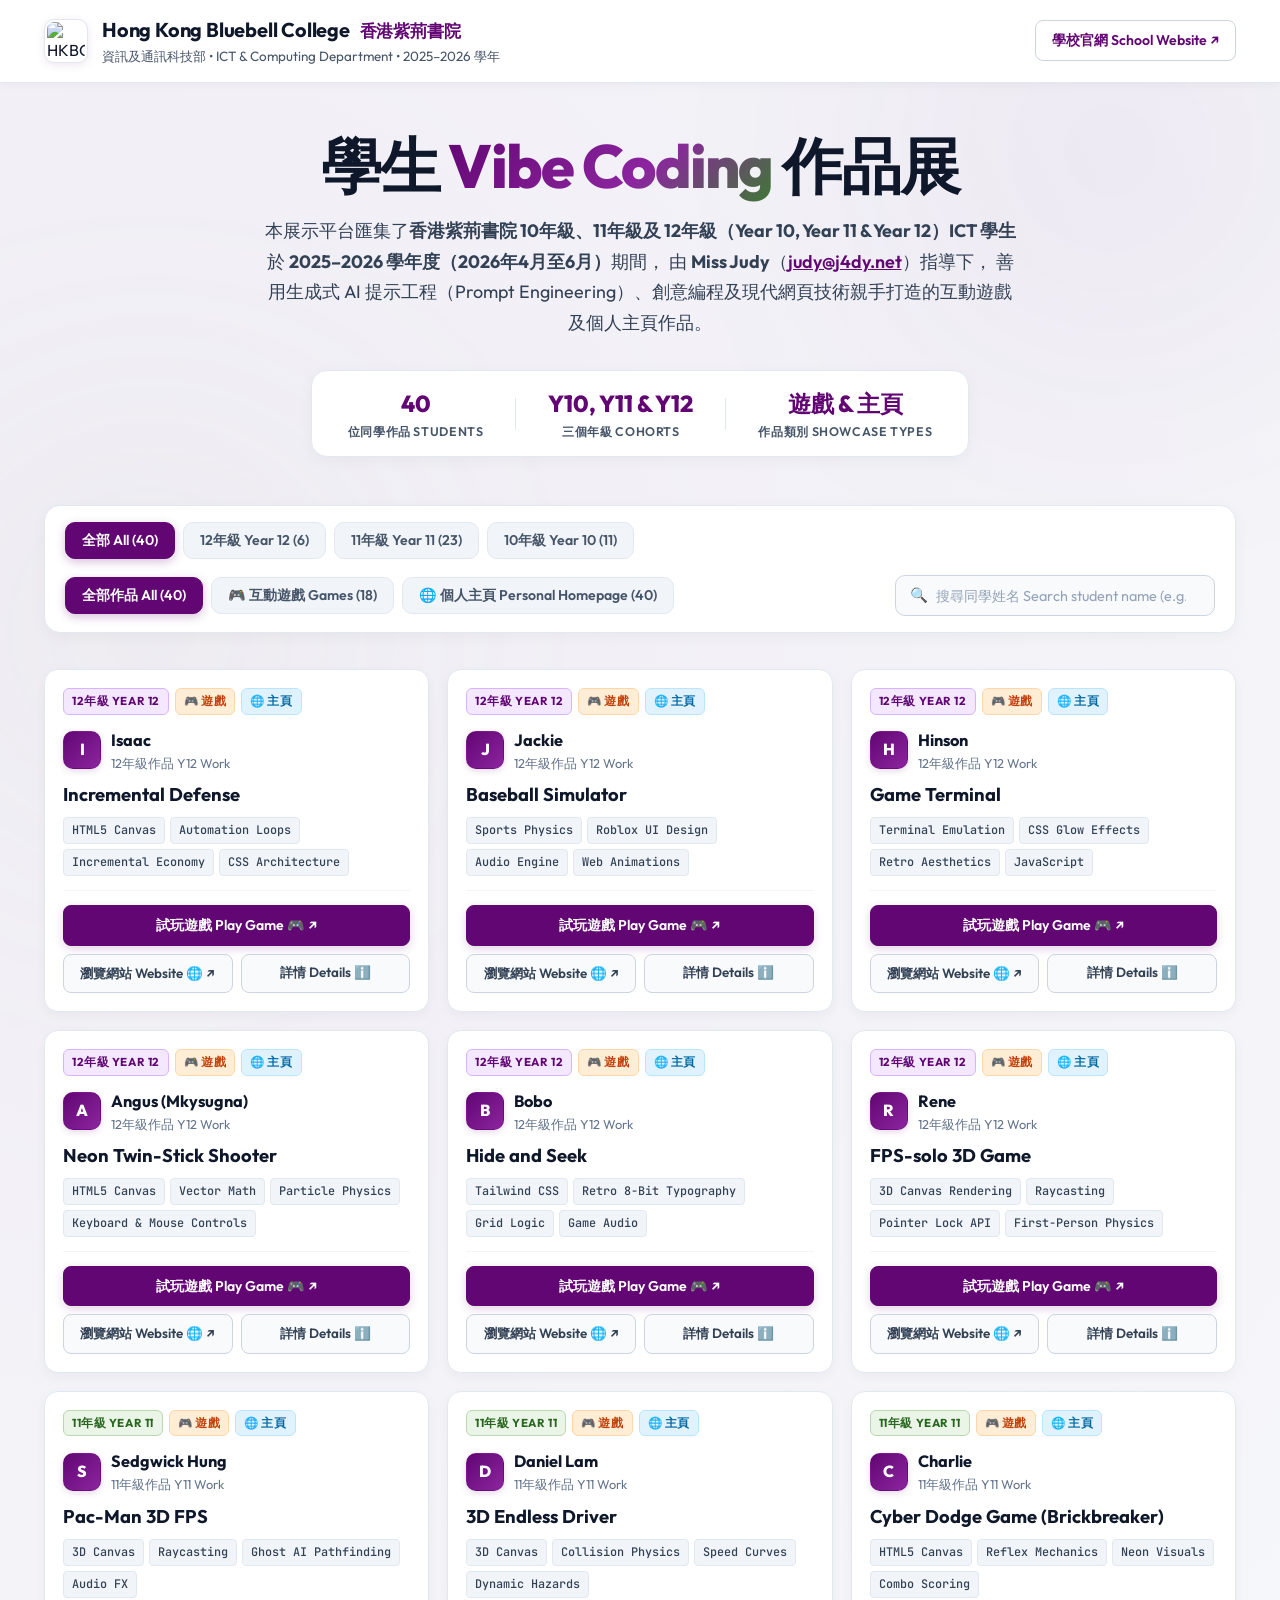
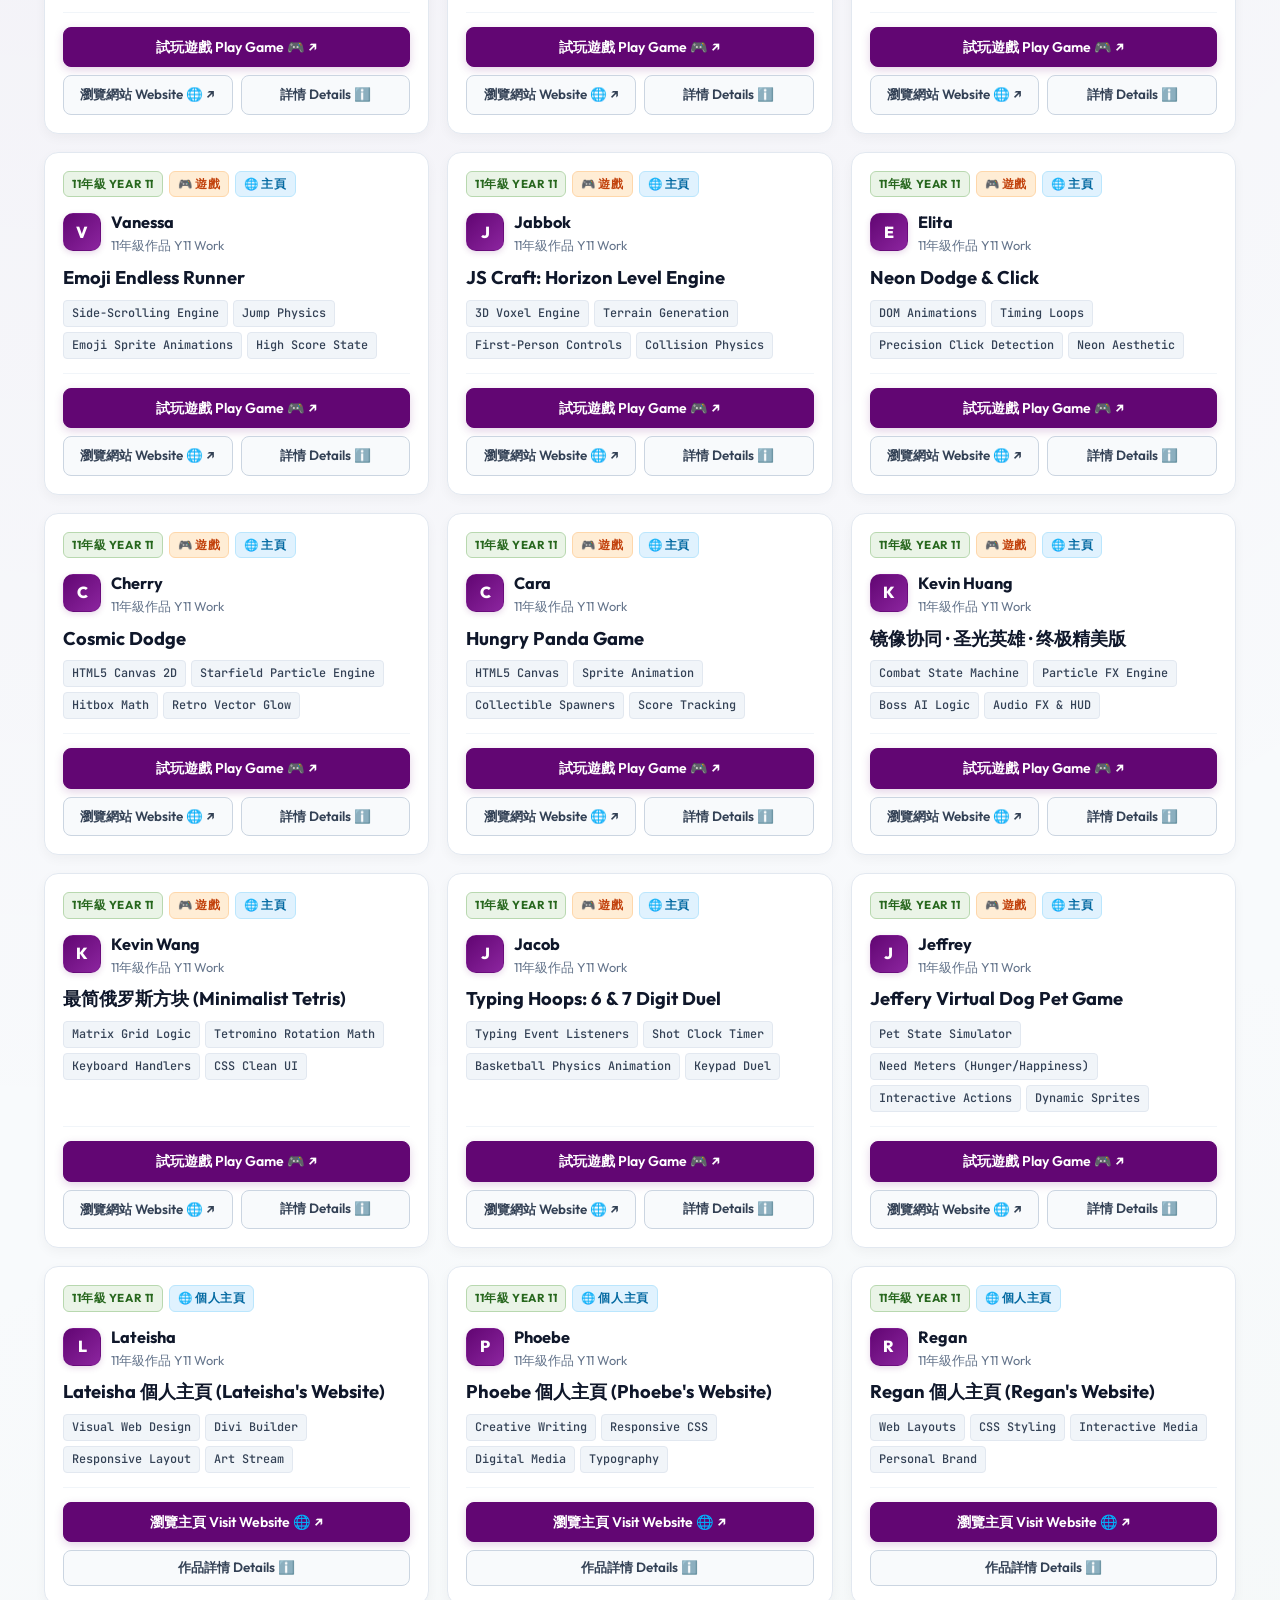
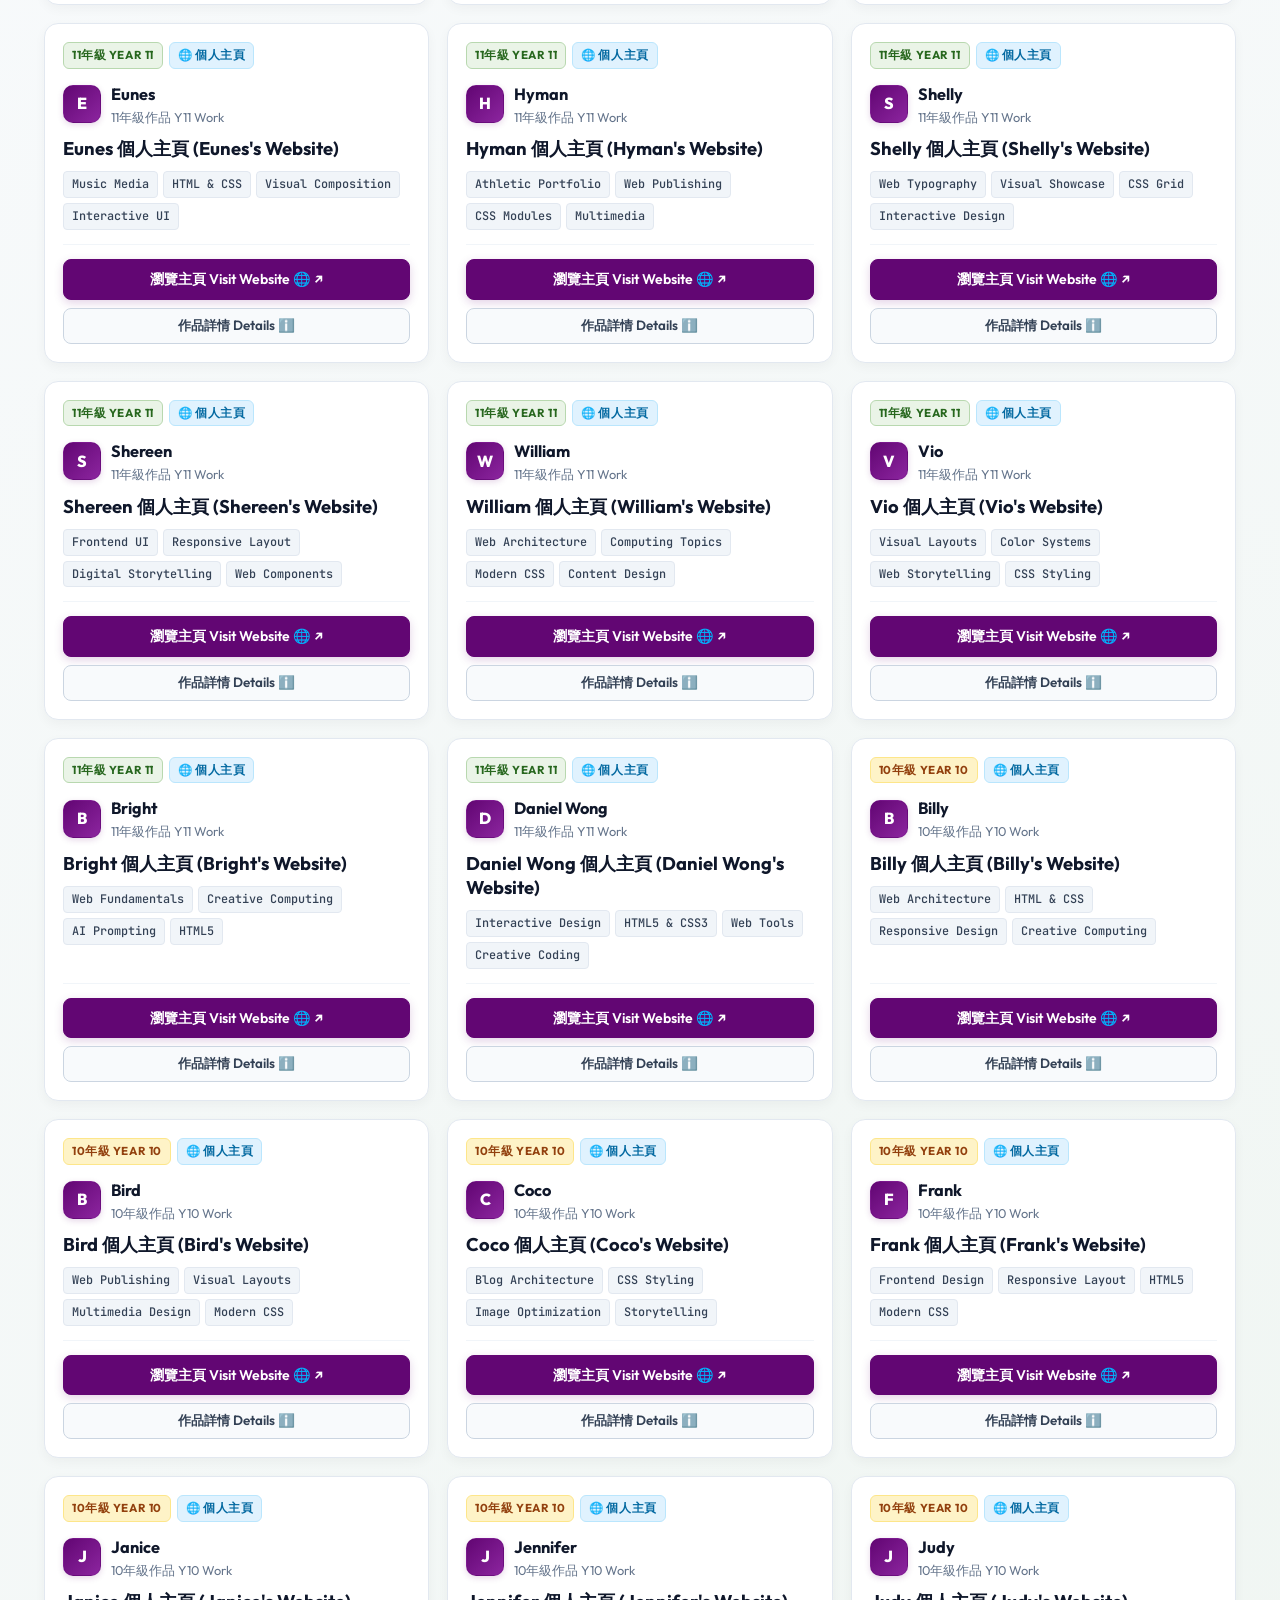
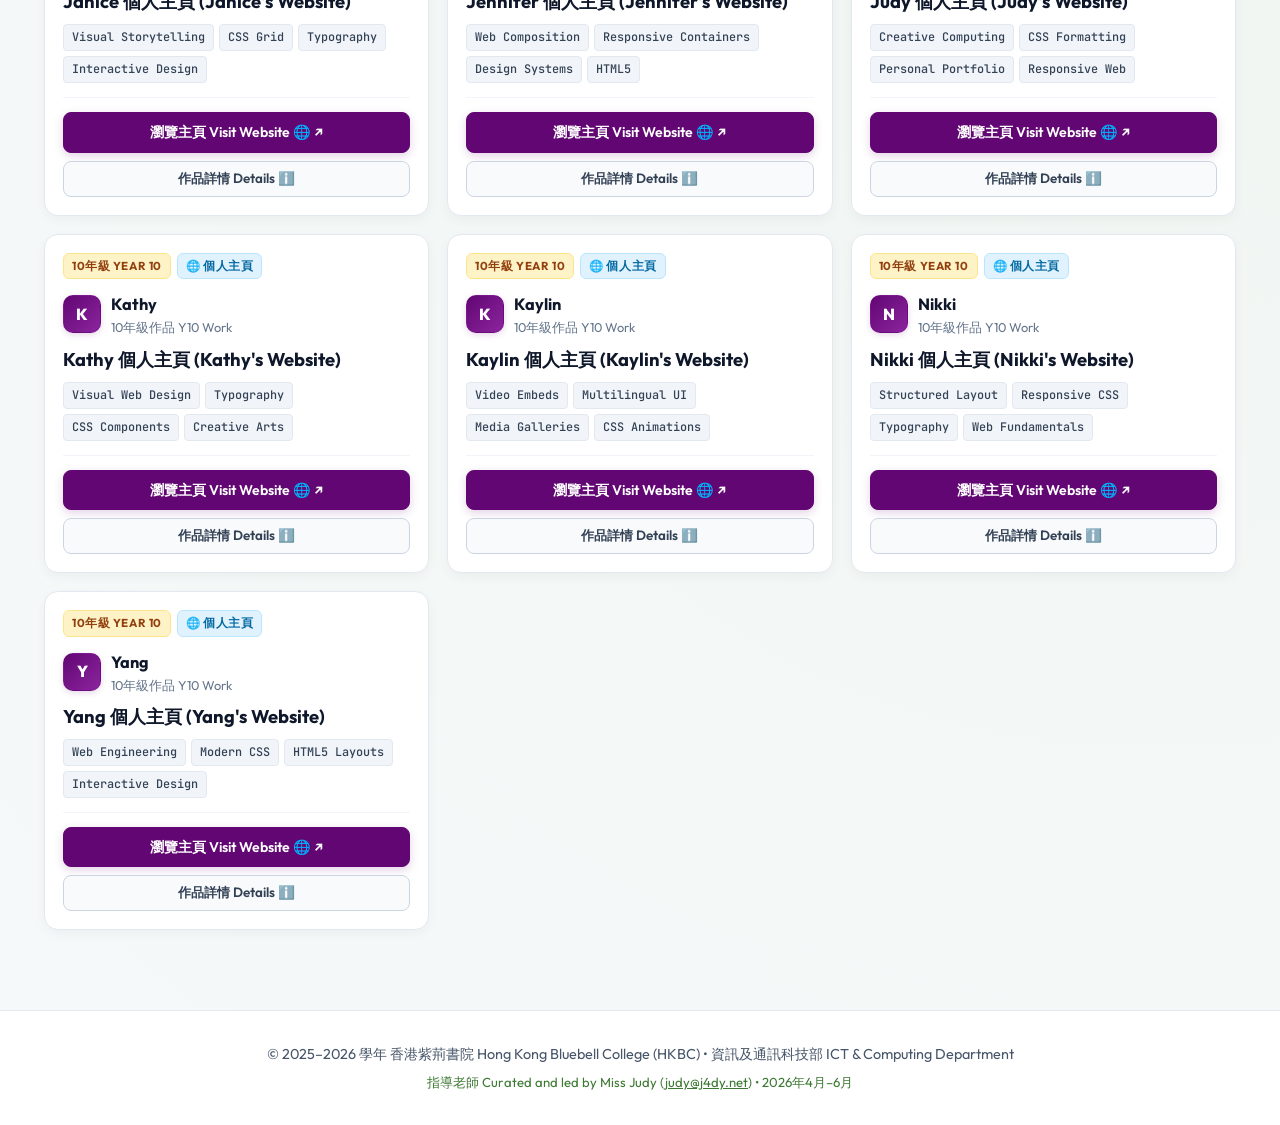
==== index.html @ 82dcca5d "Remove website taglines: eliminate hero-tag and simplify student website titles" ====
<!DOCTYPE html>
<html lang="en">
<head>
  <meta charset="UTF-8" />
  <meta name="viewport" content="width=device-width, initial-scale=1.0" />
  <title>HKBC Vibe Coding Showcase | Year 10, Year 11 & Year 12 (2025-2026)</title>
  <meta name="description" content="Showcase of work done by ICT students Year 10, Year 11, and Year 12 during academic year 2025-2026 (Apr-Jun 2026) led by Miss Judy (judy@j4dy.net) at Hong Kong Bluebell College (HKBC)." />
  
  <!-- Favicon -->
  <link rel="icon" type="image/jpeg" href="favicon.jpg" />
  <link rel="icon" type="image/png" href="favicon.png" />
  <link rel="shortcut icon" href="favicon.ico" />
  <link rel="apple-touch-icon" href="favicon.png" />
  
  <!-- Modern Google Fonts -->
  <link rel="preconnect" href="https://fonts.googleapis.com">
  <link rel="preconnect" href="https://fonts.gstatic.com" crossorigin>
  <link href="https://fonts.googleapis.com/css2?family=Outfit:wght@300;400;500;600;700;800&family=JetBrains+Mono:wght@400;600&display=swap" rel="stylesheet">
  <link rel="stylesheet" href="style.css?v=20260914-1600" />
</head>
<body>

  <!-- Background decorative glowing orbs -->
  <div class="glow-orb orb-1" aria-hidden="true"></div>
  <div class="glow-orb orb-2" aria-hidden="true"></div>

  <!-- Header / Navigation -->
  <header class="site-header">
    <div class="header-container">
      <div class="brand">
        <img src="https://34237278.s21i.faiusr.com/4/ABUIABAEGAAgnOfG0AYoxNamswMwkwI4qgI.png" alt="HKBC Logo" class="brand-logo" width="44" height="44" />
        <div>
          <h1 class="brand-title">Hong Kong Bluebell College <span class="brand-chinese">香港紫荊書院</span></h1>
          <p class="brand-sub">資訊及通訊科技部 • ICT & Computing Department • 2025–2026 學年</p>
        </div>
      </div>
      <div class="header-actions">
        <a href="https://www.hkbc.edu.hk/en/" target="_blank" rel="noopener noreferrer" class="school-link">
          學校官網 School Website ↗
        </a>
      </div>
    </div>
  </header>

  <!-- Hero Section -->
  <main class="main-content">
    <section class="hero-section">
      <h2 class="hero-title">
        學生 <span class="gradient-text">Vibe Coding</span> 作品展
      </h2>
      <p class="hero-description">
        本展示平台匯集了<strong>香港紫荊書院 10年級、11年級及 12年級（Year 10, Year 11 & Year 12）ICT 學生</strong>於 <strong>2025–2026 學年度（2026年4月至6月）</strong>期間，
        由 <strong>Miss Judy</strong>（<a href="mailto:judy@j4dy.net" style="color: var(--hkbc-purple); font-weight: 600; text-decoration: underline;">judy@j4dy.net</a>）指導下，
        善用生成式 AI 提示工程（Prompt Engineering）、創意編程及現代網頁技術親手打造的互動遊戲及個人主頁作品。
      </p>

      <!-- Stats counter -->
      <div class="stats-bar">
        <div class="stat-item">
          <span class="stat-num" id="stat-total">40</span>
          <span class="stat-label">位同學作品 Students</span>
        </div>
        <div class="stat-separator"></div>
        <div class="stat-item">
          <span class="stat-num">Y10, Y11 & Y12</span>
          <span class="stat-label">三個年級 Cohorts</span>
        </div>
        <div class="stat-separator"></div>
        <div class="stat-item">
          <span class="stat-num">遊戲 & 主頁</span>
          <span class="stat-label">作品類別 Showcase Types</span>
        </div>
      </div>
    </section>

    <!-- Controls: Filter & Search Bar -->
    <section class="controls-section" aria-label="Project filtering">
      <div class="filter-group">
        <button class="filter-btn active" data-filter="all">全部 All (<span id="count-all">40</span>)</button>
        <button class="filter-btn" data-filter="Year 12">12年級 Year 12 (<span id="count-y12">6</span>)</button>
        <button class="filter-btn" data-filter="Year 11">11年級 Year 11 (<span id="count-y11">23</span>)</button>
        <button class="filter-btn" data-filter="Year 10">10年級 Year 10 (<span id="count-y10">11</span>)</button>
      </div>

      <div class="category-group">
        <button class="cat-btn active" data-category="all">全部作品 All (<span id="count-cat-all">40</span>)</button>
        <button class="cat-btn" data-category="Games">🎮 互動遊戲 Games (<span id="count-cat-games">18</span>)</button>
        <button class="cat-btn" data-category="Personal Homepage">🌐 個人主頁 Personal Homepage (<span id="count-cat-homage">40</span>)</button>
      </div>

      <div class="search-box">
        <span class="search-icon" aria-hidden="true">🔍</span>
        <input type="search" id="search-input" placeholder="搜尋同學姓名 Search student name (e.g. Isaac, Jackie, Vanessa)..." aria-label="搜尋同學姓名" />
      </div>
    </section>

    <!-- Projects Grid -->
    <section class="projects-section">
      <div class="projects-grid" id="projects-grid" role="list">
        <!-- Injected dynamically via app.js -->
      </div>
      <div id="no-results" class="no-results hidden">
        <p>沒有找到符合條件的作品 No projects match your filter criteria.</p>
        <button class="reset-btn" id="reset-filters-btn">重設所有篩選 Reset Filters</button>
      </div>
    </section>
  </main>

  <!-- Project Details Modal (Native <dialog>) -->
  <dialog id="project-modal" class="project-dialog">
    <div class="modal-card">
      <div class="modal-header">
        <div class="modal-badges">
          <span class="badge badge-year" id="modal-year">Year 12</span>
          <span class="badge badge-cat" id="modal-cat">Games</span>
        </div>
        <button class="close-modal-btn" id="modal-close" aria-label="關閉視窗 Close dialog">✕</button>
      </div>

      <div class="modal-body">
        <div class="modal-author">
          <div class="avatar-lg" id="modal-avatar">I</div>
          <div>
            <h3 class="modal-title" id="modal-title">作品名稱 Project Title</h3>
            <p class="modal-student">創作者 Author: <strong id="modal-student-name">Student</strong></p>
          </div>
        </div>

        <p class="modal-desc" id="modal-desc">作品詳細介紹 Detailed description...</p>

        <div class="modal-section">
          <h4>🛠️ 應用技術與方法 Technologies & Skills</h4>
          <div class="tech-tags" id="modal-tech"></div>
        </div>

        <div class="modal-section">
          <h4>💡 Vibe Prompt 與創作構思 Design Journey & Prompt</h4>
          <div class="prompt-box" id="modal-prompt">Prompt text...</div>
        </div>
      </div>

      <div class="modal-footer">
        <a href="#" target="_blank" rel="noopener noreferrer" class="btn btn-primary" id="modal-primary-btn">
          開啟遊戲試玩 Play Game ↗
        </a>
        <a href="#" target="_blank" rel="noopener noreferrer" class="btn btn-secondary" id="modal-hub-btn">
          到訪個人主頁 Visit Homage ↗
        </a>
      </div>
    </div>
  </dialog>

  <!-- Footer -->
  <footer class="site-footer">
    <div class="footer-container">
      <p>© 2025–2026 學年 香港紫荊書院 Hong Kong Bluebell College (HKBC) • 資訊及通訊科技部 ICT & Computing Department</p>
      <p class="footer-sub">指導老師 Curated and led by Miss Judy (<a href="mailto:judy@j4dy.net" style="color: inherit; text-decoration: underline;">judy@j4dy.net</a>) • 2026年4月–6月</p>
    </div>
  </footer>

  <script src="app.js?v=20260914-1546"></script>
</body>
</html>
---- style.css ----
:root {
  /* HKBC Brand Colors */
  --hkbc-purple: #620673;          /* Official HKBC Royal Purple */
  --hkbc-purple-deep: #43044f;     /* Deep Accent Purple */
  --hkbc-purple-light: #7b0990;    /* Highlight Violet */
  --hkbc-lilac: #8c259f;           /* Vibrant Lilac Accent */
  --hkbc-green: #3d7933;           /* Darker, high-contrast HKBC Sage Green */
  --hkbc-green-soft: #eaf4e7;      /* Very soft green tint for badges */
  --hkbc-green-border: #b8d8af;    /* HKBC Sage Green border */

  /* Light Clean Backgrounds */
  --bg-main: #f8fafc;              /* Crisp clean light page background */
  --bg-card: #ffffff;              /* Pure white background for wordings & cards */
  --bg-card-hover: #ffffff;
  --border-color: #e2e8f0;         /* Soft clean border */
  --border-glow: rgba(98, 6, 115, 0.25);

  /* High Contrast Typography for Easy Reading */
  --text-main: #0f172a;            /* Dark charcoal / near-black for high legibility */
  --text-muted: #475569;           /* Slate grey secondary text */
  --text-light: #64748b;
  --text-dark: #0f172a;

  /* Theme Accents */
  --accent-cyan: #2563eb;
  --accent-indigo: #620673;
  --accent-purple: #7b0990;
  --accent-emerald: #16a34a;
  --accent-rose: #e11d48;
  --font-family: 'Outfit', -apple-system, BlinkMacSystemFont, 'Segoe UI', Roboto, sans-serif;
  --font-mono: 'JetBrains Mono', monospace;
}

* {
  box-sizing: border-box;
  margin: 0;
  padding: 0;
}

body {
  background-color: var(--bg-main);
  background-image: 
    radial-gradient(circle at 10% 10%, rgba(98, 6, 115, 0.05) 0%, transparent 40%),
    radial-gradient(circle at 90% 80%, rgba(184, 216, 175, 0.12) 0%, transparent 45%);
  color: var(--text-main);
  font-family: var(--font-family);
  min-height: 100vh;
  line-height: 1.6;
  overflow-x: hidden;
  position: relative;
}

/* Background Ambient Orbs (Soft and subtle on white) */
.glow-orb {
  position: fixed;
  border-radius: 50%;
  filter: blur(140px);
  pointer-events: none;
  z-index: 0;
  opacity: 0.15;
}
.orb-1 {
  width: 500px;
  height: 500px;
  background: radial-gradient(circle, var(--hkbc-purple), transparent 70%);
  top: -100px;
  right: -80px;
}
.orb-2 {
  width: 500px;
  height: 500px;
  background: radial-gradient(circle, #b8d8af, transparent 70%);
  bottom: 20px;
  left: -100px;
}

/* Header */
.site-header {
  position: sticky;
  top: 0;
  backdrop-filter: blur(16px);
  background: #ffffff;
  border-bottom: 1px solid var(--border-color);
  z-index: 100;
  box-shadow: 0 2px 10px rgba(0, 0, 0, 0.04);
}
.header-container {
  max-width: 1240px;
  margin: 0 auto;
  padding: 14px 24px;
  display: flex;
  justify-content: space-between;
  align-items: center;
}
.brand {
  display: flex;
  align-items: center;
  gap: 14px;
}
.brand-logo {
  border-radius: 10px;
  background: #ffffff;
  padding: 2px;
  border: 1px solid #e2e8f0;
  box-shadow: 0 2px 8px rgba(98, 6, 115, 0.1);
  object-fit: contain;
}
.brand-badge {
  background: linear-gradient(135deg, var(--hkbc-purple), var(--hkbc-purple-light));
  color: #ffffff;
  font-weight: 800;
  font-size: 1.1rem;
  padding: 8px 12px;
  border-radius: 10px;
  letter-spacing: 0.05em;
  box-shadow: 0 4px 12px rgba(98, 6, 115, 0.2);
}
.brand-title {
  font-size: 1.25rem;
  font-weight: 700;
  letter-spacing: -0.01em;
  color: #0f172a;
}
.brand-chinese {
  font-size: 1.05rem;
  font-weight: 600;
  color: var(--hkbc-purple);
  margin-left: 6px;
}
.brand-sub {
  font-size: 0.84rem;
  color: var(--text-muted);
}
.school-link {
  color: var(--hkbc-purple);
  text-decoration: none;
  font-size: 0.88rem;
  font-weight: 600;
  padding: 8px 16px;
  border: 1px solid #cbd5e1;
  border-radius: 8px;
  transition: all 0.2s ease;
  background: #ffffff;
  display: inline-flex;
  align-items: center;
  gap: 6px;
}
.school-link:hover {
  background: var(--hkbc-purple);
  color: #ffffff;
  border-color: var(--hkbc-purple);
  transform: translateY(-1px);
  box-shadow: 0 4px 12px rgba(98, 6, 115, 0.2);
}

/* Main Content */
.main-content {
  max-width: 1240px;
  margin: 0 auto;
  padding: 48px 24px 80px;
  position: relative;
  z-index: 1;
}

/* Hero Section */
.hero-section {
  text-align: center;
  margin-bottom: 48px;
}
.hero-tag {
  display: inline-flex;
  align-items: center;
  gap: 8px;
  background: #ffffff;
  border: 1px solid #cbd5e1;
  color: var(--hkbc-purple);
  padding: 6px 18px;
  border-radius: 20px;
  font-size: 0.88rem;
  font-weight: 600;
  margin-bottom: 20px;
  box-shadow: 0 2px 8px rgba(0, 0, 0, 0.04);
}
.pulse-dot {
  width: 8px;
  height: 8px;
  background: var(--hkbc-green);
  border-radius: 50%;
  box-shadow: 0 0 6px rgba(61, 121, 51, 0.6);
}
.hero-title {
  font-size: clamp(2.4rem, 5vw, 3.8rem);
  font-weight: 800;
  line-height: 1.15;
  letter-spacing: -0.03em;
  margin-bottom: 16px;
  color: #0f172a;
}
.gradient-text {
  background: linear-gradient(135deg, var(--hkbc-purple) 0%, #8c259f 60%, var(--hkbc-green) 100%);
  -webkit-background-clip: text;
  -webkit-text-fill-color: transparent;
}
.hero-description {
  max-width: 760px;
  margin: 0 auto 32px;
  font-size: 1.12rem;
  color: #334155;
  line-height: 1.7;
}

/* Stats Bar */
.stats-bar {
  display: inline-flex;
  align-items: center;
  background: #ffffff;
  border: 1px solid var(--border-color);
  border-radius: 16px;
  padding: 14px 36px;
  gap: 32px;
  box-shadow: 0 4px 16px rgba(0, 0, 0, 0.04);
}
.stat-item {
  display: flex;
  flex-direction: column;
}
.stat-num {
  font-size: 1.45rem;
  font-weight: 800;
  color: var(--hkbc-purple);
}
.stat-label {
  font-size: 0.78rem;
  color: var(--text-muted);
  text-transform: uppercase;
  letter-spacing: 0.05em;
  font-weight: 600;
}
.stat-separator {
  width: 1px;
  height: 32px;
  background: var(--border-color);
}

/* Controls */
.controls-section {
  display: flex;
  flex-wrap: wrap;
  align-items: center;
  justify-content: space-between;
  gap: 16px;
  margin-bottom: 36px;
  background: #ffffff;
  padding: 16px 20px;
  border-radius: 16px;
  border: 1px solid var(--border-color);
  box-shadow: 0 4px 16px rgba(0, 0, 0, 0.04);
}
.filter-group, .category-group {
  display: flex;
  flex-wrap: wrap;
  gap: 8px;
}
.filter-btn, .cat-btn {
  background: #f1f5f9;
  border: 1px solid #e2e8f0;
  color: #475569;
  padding: 8px 16px;
  border-radius: 10px;
  font-family: inherit;
  font-size: 0.88rem;
  font-weight: 600;
  cursor: pointer;
  transition: all 0.2s ease;
}
.filter-btn:hover, .cat-btn:hover {
  color: var(--hkbc-purple);
  background: #f8fafc;
  border-color: #cbd5e1;
}
.filter-btn.active, .cat-btn.active {
  background: var(--hkbc-purple);
  color: #ffffff;
  border-color: var(--hkbc-purple);
  box-shadow: 0 3px 10px rgba(98, 6, 115, 0.25);
}
.search-box {
  display: flex;
  align-items: center;
  background: #f8fafc;
  border: 1px solid #cbd5e1;
  border-radius: 10px;
  padding: 8px 14px;
  flex: 1;
  max-width: 320px;
}
.search-box:focus-within {
  border-color: var(--hkbc-purple);
  background: #ffffff;
  box-shadow: 0 0 0 3px rgba(98, 6, 115, 0.12);
}
.search-icon {
  margin-right: 8px;
  font-size: 0.9rem;
  color: #64748b;
}
#search-input {
  background: transparent;
  border: none;
  outline: none;
  color: #0f172a;
  font-family: inherit;
  font-size: 0.9rem;
  width: 100%;
}
#search-input::placeholder {
  color: #94a3b8;
}

/* Projects Grid */
.projects-grid {
  display: grid;
  grid-template-columns: repeat(auto-fill, minmax(290px, 1fr));
  gap: 18px;
}

/* Project Card */
.project-card {
  background: #ffffff;
  border: 1px solid #e2e8f0;
  border-radius: 14px;
  padding: 18px;
  display: flex;
  flex-direction: column;
  justify-content: space-between;
  transition: all 0.25s cubic-bezier(0.16, 1, 0.3, 1);
  box-shadow: 0 4px 12px rgba(0, 0, 0, 0.04);
  position: relative;
  overflow: hidden;
}
.project-card:hover {
  transform: translateY(-3px);
  border-color: #cbd5e1;
  box-shadow: 0 10px 24px rgba(98, 6, 115, 0.10);
  background: #ffffff;
}

.card-top {
  margin-bottom: 14px;
}
.card-badges {
  display: flex;
  gap: 6px;
  margin-bottom: 12px;
}
.badge {
  font-size: 0.72rem;
  font-weight: 700;
  text-transform: uppercase;
  letter-spacing: 0.05em;
  padding: 3px 8px;
  border-radius: 6px;
}
.badge-y12 {
  background: #f3e8ff;
  color: var(--hkbc-purple);
  border: 1px solid #d8b4fe;
}
.badge-y11 {
  background: #eaf4e7;
  color: #27671e;
  border: 1px solid #b8d8af;
}
.badge-y10 {
  background: #fef3c7;
  color: #92400e;
  border: 1px solid #fde68a;
}
.badge-game {
  background: #ffedd5;
  color: #c2410c;
  border: 1px solid #fed7aa;
}
.badge-web, .badge-homage {
  background: #e0f2fe;
  color: #0369a1;
  border: 1px solid #bae6fd;
}

.card-author {
  display: flex;
  align-items: center;
  gap: 10px;
  margin-bottom: 10px;
}
.author-avatar {
  width: 38px;
  height: 38px;
  border-radius: 10px;
  background: linear-gradient(135deg, var(--hkbc-purple), #8c259f);
  display: flex;
  align-items: center;
  justify-content: center;
  font-weight: 800;
  font-size: 1rem;
  color: #ffffff;
  border: 1px solid rgba(98, 6, 115, 0.2);
  box-shadow: 0 2px 6px rgba(98, 6, 115, 0.16);
}
.author-name {
  font-size: 1.02rem;
  font-weight: 700;
  color: #0f172a;
}
.card-title {
  font-size: 1.15rem;
  font-weight: 700;
  margin-bottom: 10px;
  line-height: 1.3;
  color: #0f172a;
}
.tech-pills {
  display: flex;
  flex-wrap: wrap;
  gap: 5px;
  margin-bottom: 0;
}
.tech-pill {
  font-size: 0.74rem;
  background: #f1f5f9;
  color: #334155;
  padding: 3px 8px;
  border-radius: 4px;
  font-family: var(--font-mono);
  border: 1px solid #e2e8f0;
  font-weight: 500;
}

/* Student direct game & website link panel */
.card-links-panel {
  background: #f8fafc;
  border: 1px solid #e2e8f0;
  border-radius: 10px;
  padding: 10px 14px;
  margin-bottom: 16px;
  display: flex;
  flex-direction: column;
  gap: 8px;
  font-size: 0.86rem;
}
.card-link-row {
  display: flex;
  align-items: center;
  gap: 8px;
  overflow: hidden;
}
.link-label {
  font-weight: 700;
  color: #334155;
  flex-shrink: 0;
  font-size: 0.8rem;
  display: inline-flex;
  align-items: center;
  gap: 4px;
}
.link-url {
  color: var(--hkbc-purple);
  text-decoration: underline;
  font-weight: 600;
  overflow: hidden;
  text-overflow: ellipsis;
  white-space: nowrap;
  font-size: 0.85rem;
  transition: color 0.15s ease;
}
.link-url:hover {
  color: #3b0347;
  text-decoration: underline;
}
.link-url.text-muted {
  color: #94a3b8;
  text-decoration: none;
  font-style: italic;
  font-weight: 500;
}

/* Card Actions */
.card-actions {
  display: flex;
  flex-direction: column;
  gap: 8px;
  padding-top: 14px;
  border-top: 1px solid #f1f5f9;
}
.btn {
  display: inline-flex;
  align-items: center;
  justify-content: center;
  gap: 6px;
  padding: 8px 14px;
  border-radius: 8px;
  font-family: inherit;
  font-size: 0.88rem;
  font-weight: 600;
  text-decoration: none;
  cursor: pointer;
  transition: all 0.2s ease;
}
.btn-primary {
  background: var(--hkbc-purple);
  color: #ffffff;
  border: 1px solid var(--hkbc-purple);
  box-shadow: 0 3px 10px rgba(98, 6, 115, 0.18);
}
.btn-primary:hover {
  background: #7b0990;
  border-color: #7b0990;
  transform: translateY(-1px);
  box-shadow: 0 5px 14px rgba(98, 6, 115, 0.25);
}
.card-sub-actions {
  display: flex;
  gap: 8px;
}
.btn-secondary {
  flex: 1;
  background: #f8fafc;
  border: 1px solid #cbd5e1;
  color: #334155;
  font-size: 0.84rem;
  padding: 8px 12px;
}
.btn-secondary:hover {
  background: #f1f5f9;
  color: var(--hkbc-purple);
  border-color: var(--hkbc-purple);
}

/* No Results */
.no-results {
  text-align: center;
  padding: 60px 20px;
  color: var(--text-muted);
}
.hidden {
  display: none !important;
}
.reset-btn {
  margin-top: 16px;
  background: var(--hkbc-purple);
  border: 1px solid var(--hkbc-purple);
  color: white;
  padding: 8px 18px;
  border-radius: 8px;
  cursor: pointer;
  font-family: inherit;
  transition: all 0.2s ease;
}
.reset-btn:hover {
  background: #7b0990;
}

/* Modal Dialog */
.project-dialog {
  border: 1px solid #cbd5e1;
  background: transparent;
  padding: 0;
  border-radius: 20px;
  box-shadow: 0 20px 50px rgba(0, 0, 0, 0.2);
  max-width: 650px;
  width: 90vw;
  margin: auto;
  color: #0f172a;
}
.project-dialog::backdrop {
  background: rgba(15, 23, 42, 0.5);
  backdrop-filter: blur(8px);
}
.modal-card {
  background: #ffffff;
  border-radius: 20px;
  padding: 32px;
  border: 1px solid #e2e8f0;
}
.modal-header {
  display: flex;
  justify-content: space-between;
  align-items: center;
  margin-bottom: 24px;
}
.modal-badges {
  display: flex;
  gap: 8px;
}
.close-modal-btn {
  background: #f1f5f9;
  border: 1px solid #e2e8f0;
  color: #64748b;
  width: 36px;
  height: 36px;
  border-radius: 50%;
  font-size: 1.1rem;
  cursor: pointer;
  display: flex;
  align-items: center;
  justify-content: center;
  transition: all 0.2s ease;
}
.close-modal-btn:hover {
  background: #e2e8f0;
  color: #0f172a;
}
.modal-author {
  display: flex;
  align-items: center;
  gap: 16px;
  margin-bottom: 16px;
}
.avatar-lg {
  width: 56px;
  height: 56px;
  border-radius: 16px;
  background: linear-gradient(135deg, var(--hkbc-purple), #8c259f);
  color: #ffffff;
  font-weight: 800;
  font-size: 1.5rem;
  display: flex;
  align-items: center;
  justify-content: center;
  box-shadow: 0 4px 12px rgba(98, 6, 115, 0.25);
}
.modal-title {
  font-size: 1.6rem;
  font-weight: 800;
  line-height: 1.2;
  color: #0f172a;
}
.modal-student {
  color: var(--hkbc-purple);
  font-size: 0.95rem;
  font-weight: 700;
}
.modal-desc {
  color: #334155;
  font-size: 1rem;
  line-height: 1.65;
  margin-bottom: 24px;
}
.modal-section {
  margin-bottom: 20px;
}
.modal-section h4 {
  font-size: 0.88rem;
  text-transform: uppercase;
  letter-spacing: 0.05em;
  color: var(--hkbc-purple);
  font-weight: 700;
  margin-bottom: 10px;
}
.tech-tags {
  display: flex;
  flex-wrap: wrap;
  gap: 8px;
}
.prompt-box {
  background: #f8fafc;
  border: 1px solid #e2e8f0;
  border-radius: 10px;
  padding: 14px 16px;
  font-family: var(--font-mono);
  font-size: 0.86rem;
  color: #0f172a;
  line-height: 1.6;
}
.modal-footer {
  display: flex;
  gap: 12px;
  margin-top: 28px;
  padding-top: 20px;
  border-top: 1px solid #e2e8f0;
}

/* Footer */
.site-footer {
  border-top: 1px solid var(--border-color);
  background: #ffffff;
  padding: 32px 24px;
  text-align: center;
  font-size: 0.9rem;
  color: #475569;
}
.footer-sub {
  font-size: 0.82rem;
  color: var(--hkbc-green);
  margin-top: 6px;
}

/* Responsive adjustments */
@media (max-width: 768px) {
  .header-container {
    flex-direction: column;
    gap: 12px;
    align-items: flex-start;
  }
  .controls-section {
    flex-direction: column;
    align-items: stretch;
  }
  .search-box {
    max-width: 100%;
  }
  .projects-grid {
    grid-template-columns: 1fr;
  }
  .modal-footer {
    flex-direction: column;
  }
}
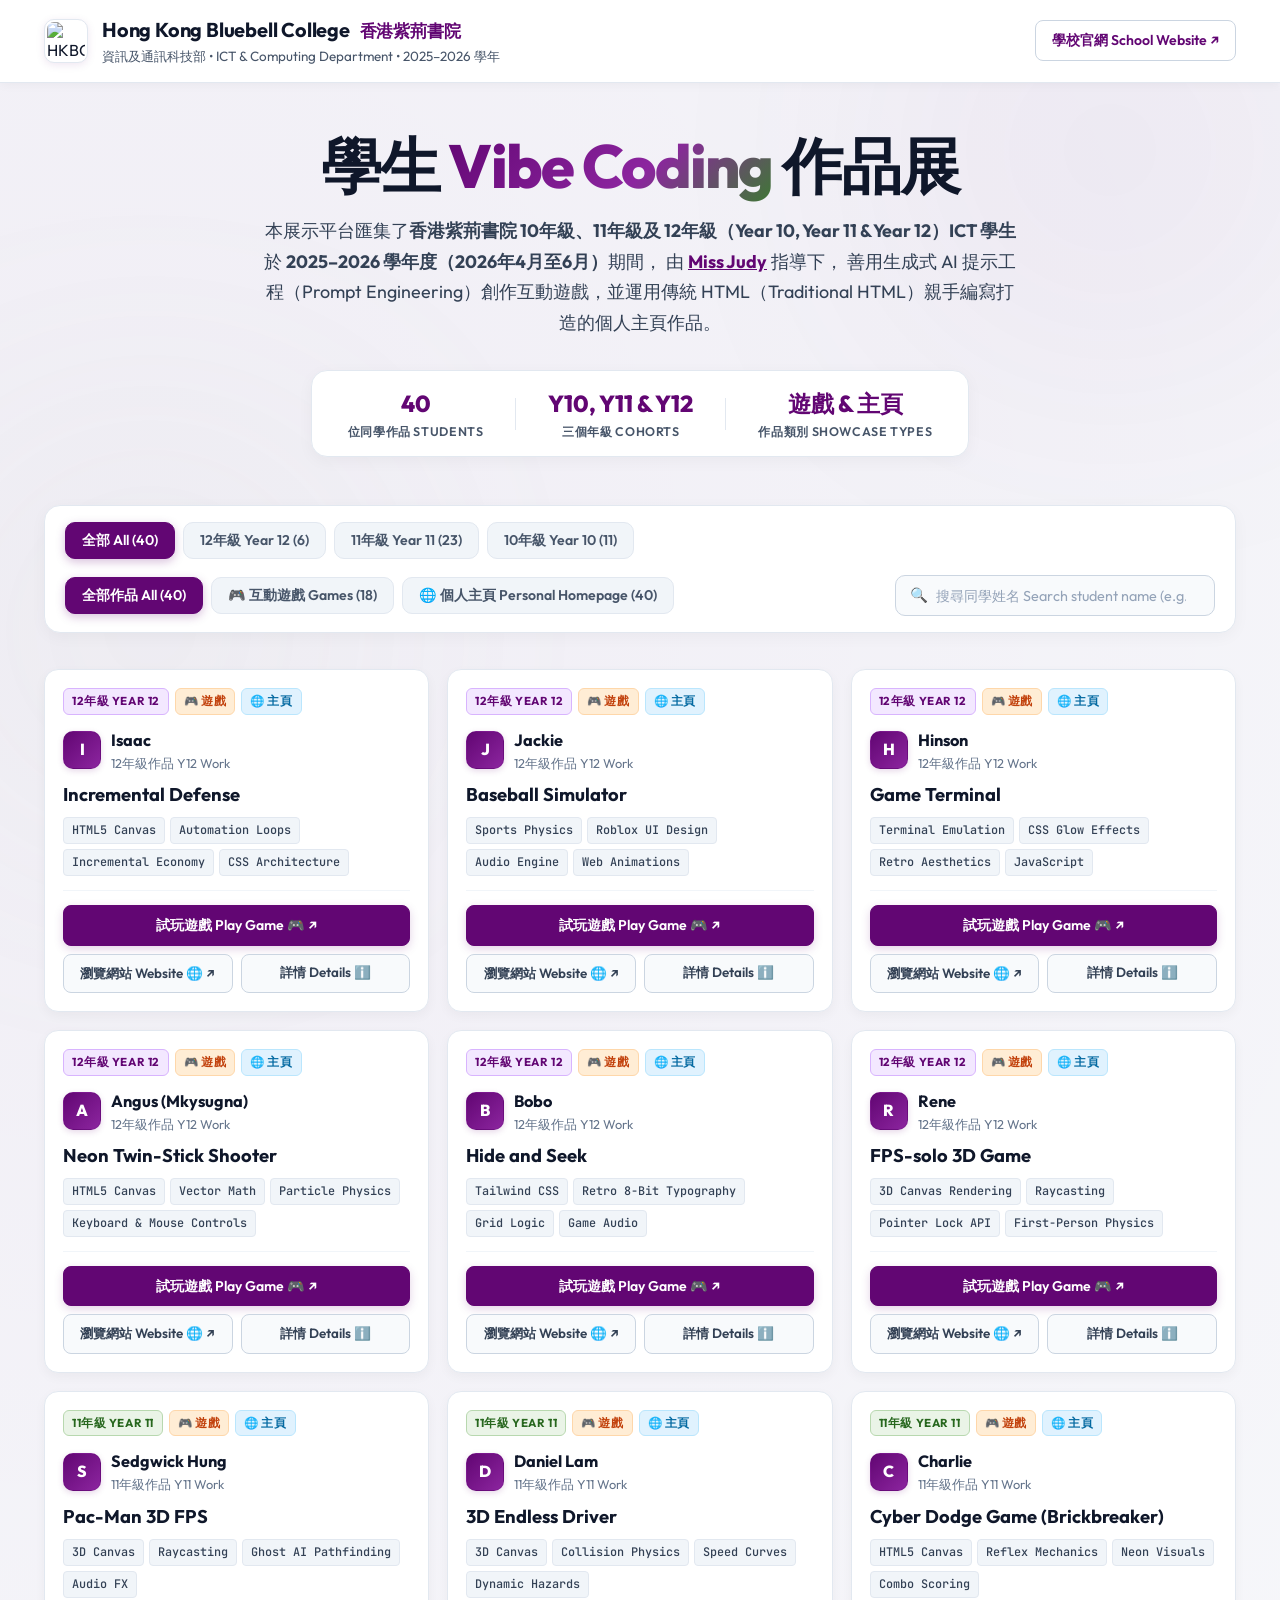
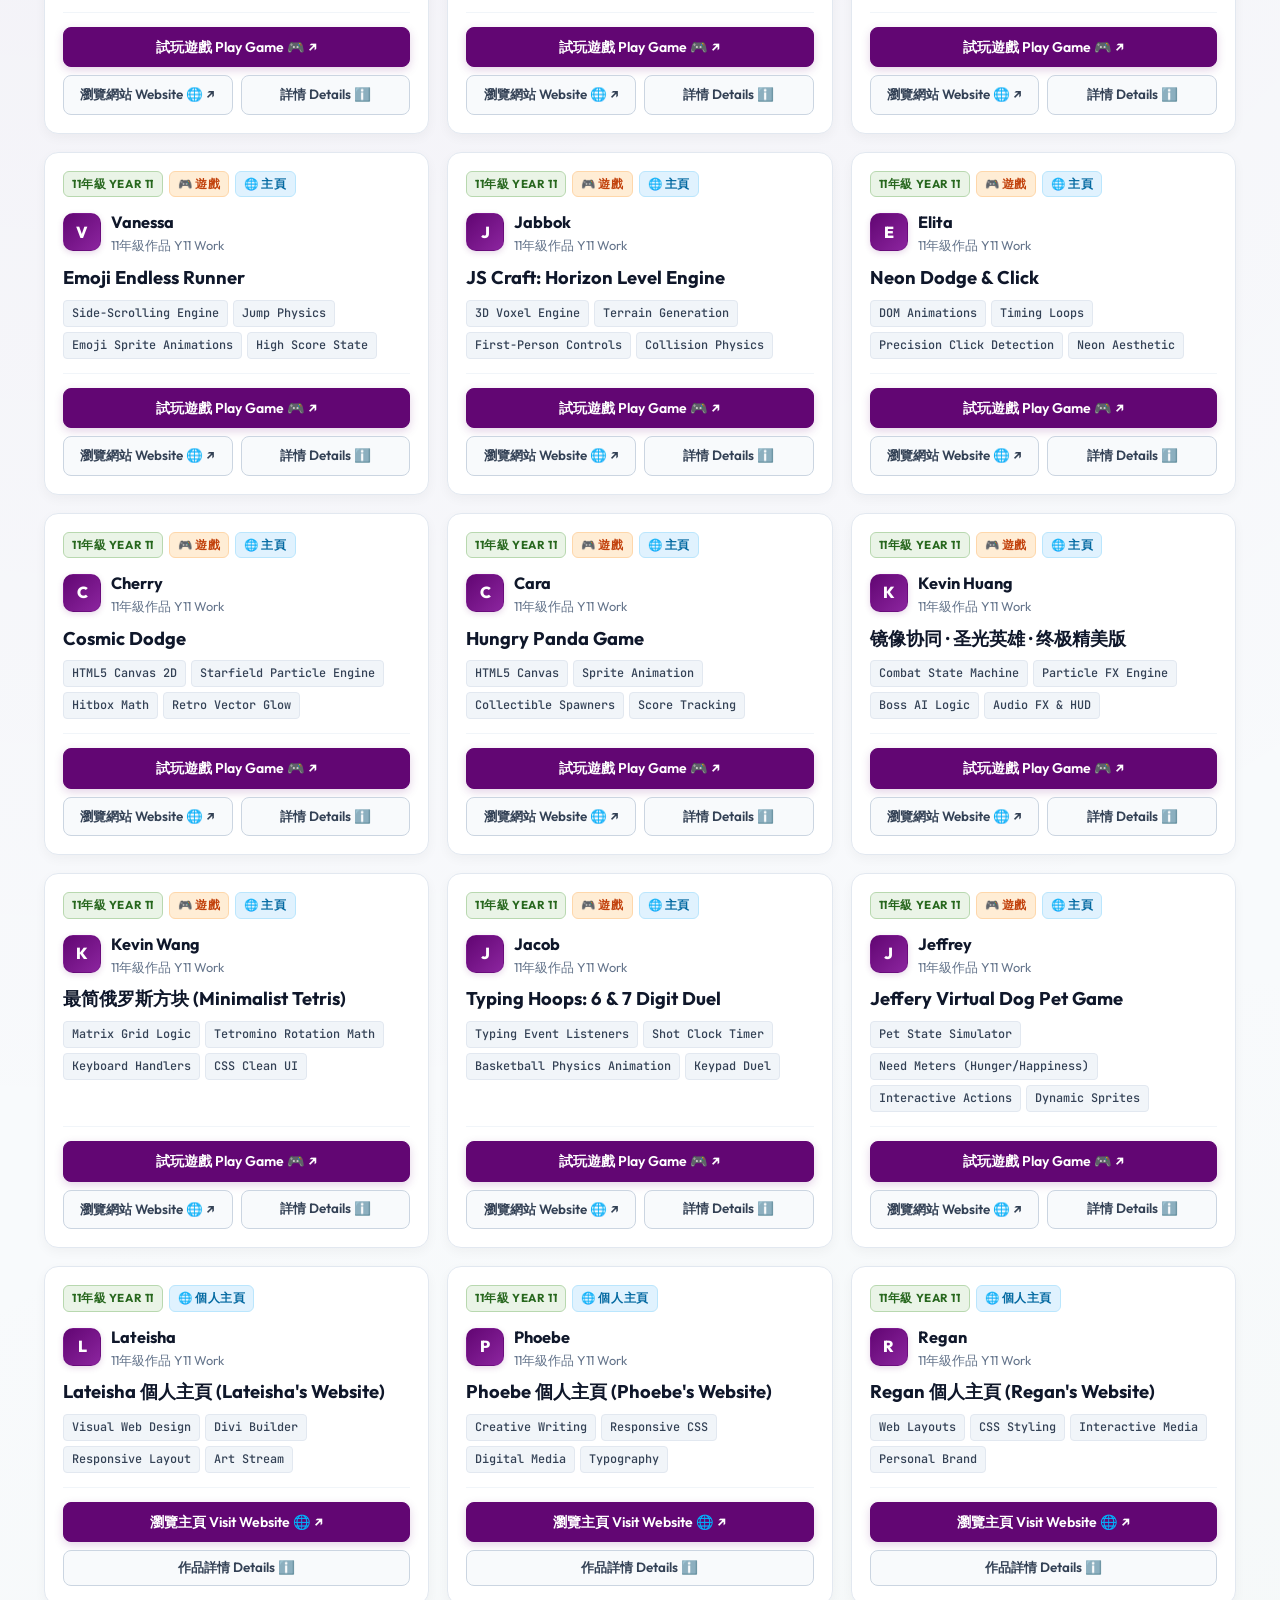
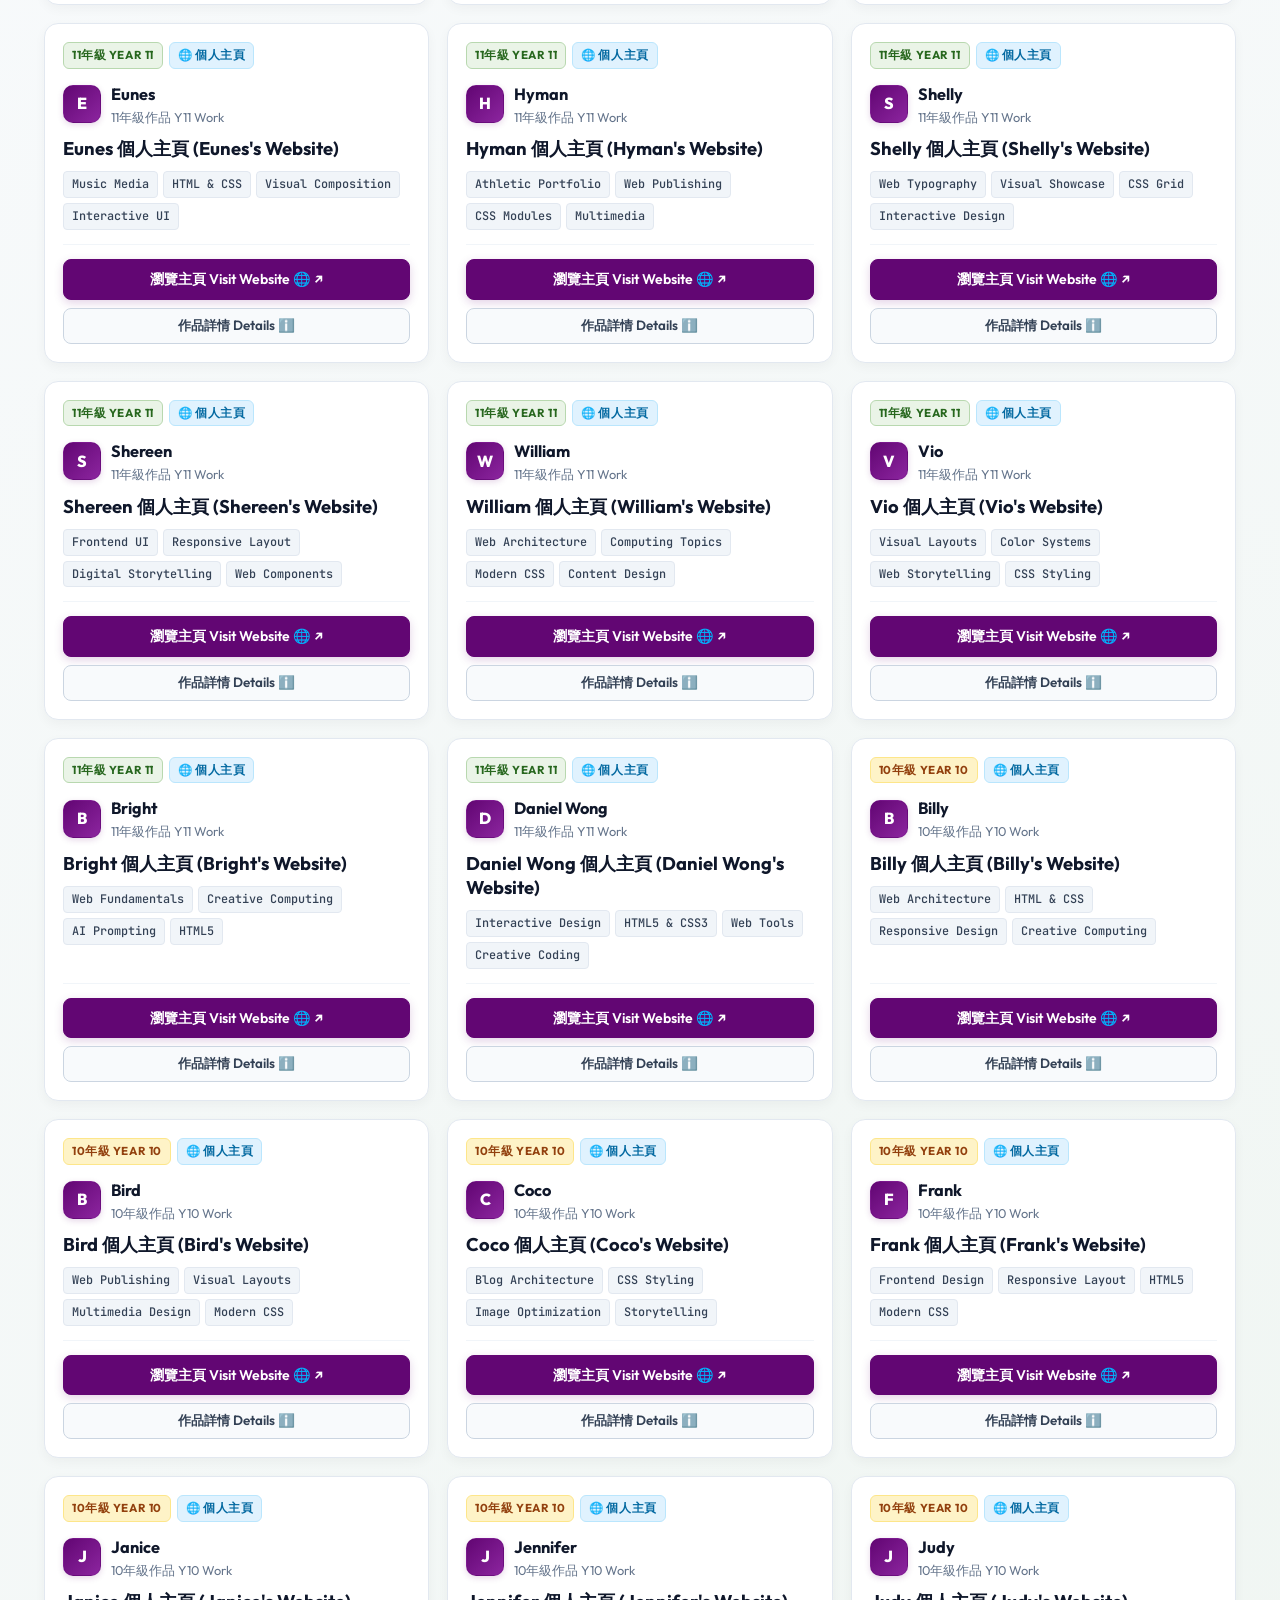
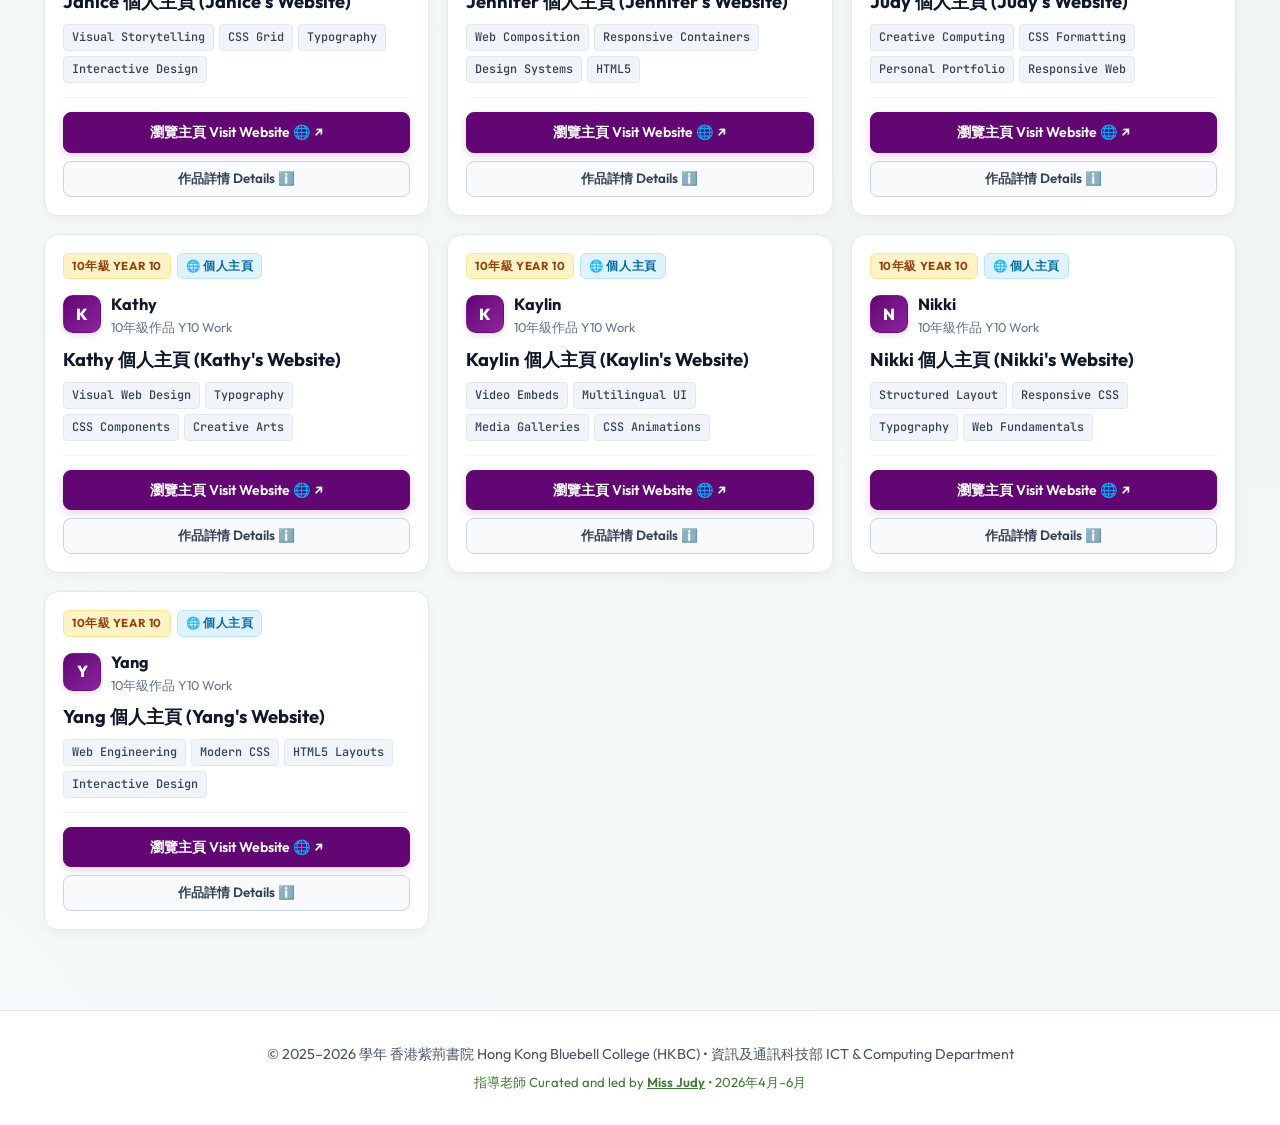
==== commit bc1bb3e0: "Update intro text: link Miss Judy to LinkedIn and specify website is done by traditional HTML" ====
--- a/index.html
+++ b/index.html
@@ -4,7 +4,7 @@
   <meta charset="UTF-8" />
   <meta name="viewport" content="width=device-width, initial-scale=1.0" />
   <title>HKBC Vibe Coding Showcase | Year 10, Year 11 & Year 12 (2025-2026)</title>
-  <meta name="description" content="Showcase of work done by ICT students Year 10, Year 11, and Year 12 during academic year 2025-2026 (Apr-Jun 2026) led by Miss Judy (judy@j4dy.net) at Hong Kong Bluebell College (HKBC)." />
+  <meta name="description" content="Showcase of work done by ICT students Year 10, Year 11, and Year 12 during academic year 2025-2026 (Apr-Jun 2026) led by Miss Judy at Hong Kong Bluebell College (HKBC)." />
   
   <!-- Favicon -->
   <link rel="icon" type="image/jpeg" href="favicon.jpg" />
@@ -50,8 +50,8 @@
       </h2>
       <p class="hero-description">
         本展示平台匯集了<strong>香港紫荊書院 10年級、11年級及 12年級（Year 10, Year 11 & Year 12）ICT 學生</strong>於 <strong>2025–2026 學年度（2026年4月至6月）</strong>期間，
-        由 <strong>Miss Judy</strong>（<a href="mailto:judy@j4dy.net" style="color: var(--hkbc-purple); font-weight: 600; text-decoration: underline;">judy@j4dy.net</a>）指導下，
-        善用生成式 AI 提示工程（Prompt Engineering）、創意編程及現代網頁技術親手打造的互動遊戲及個人主頁作品。
+        由 <a href="https://www.linkedin.com/in/wongjudy/" target="_blank" rel="noopener noreferrer" style="color: var(--hkbc-purple); font-weight: 700; text-decoration: underline;">Miss Judy</a> 指導下，
+        善用生成式 AI 提示工程（Prompt Engineering）創作互動遊戲，並運用傳統 HTML（Traditional HTML）親手編寫打造的個人主頁作品。
       </p>
 
       <!-- Stats counter -->
@@ -154,7 +154,7 @@
   <footer class="site-footer">
     <div class="footer-container">
       <p>© 2025–2026 學年 香港紫荊書院 Hong Kong Bluebell College (HKBC) • 資訊及通訊科技部 ICT & Computing Department</p>
-      <p class="footer-sub">指導老師 Curated and led by Miss Judy (<a href="mailto:judy@j4dy.net" style="color: inherit; text-decoration: underline;">judy@j4dy.net</a>) • 2026年4月–6月</p>
+      <p class="footer-sub">指導老師 Curated and led by <a href="https://www.linkedin.com/in/wongjudy/" target="_blank" rel="noopener noreferrer" style="color: inherit; text-decoration: underline; font-weight: 600;">Miss Judy</a> • 2026年4月–6月</p>
     </div>
   </footer>
 
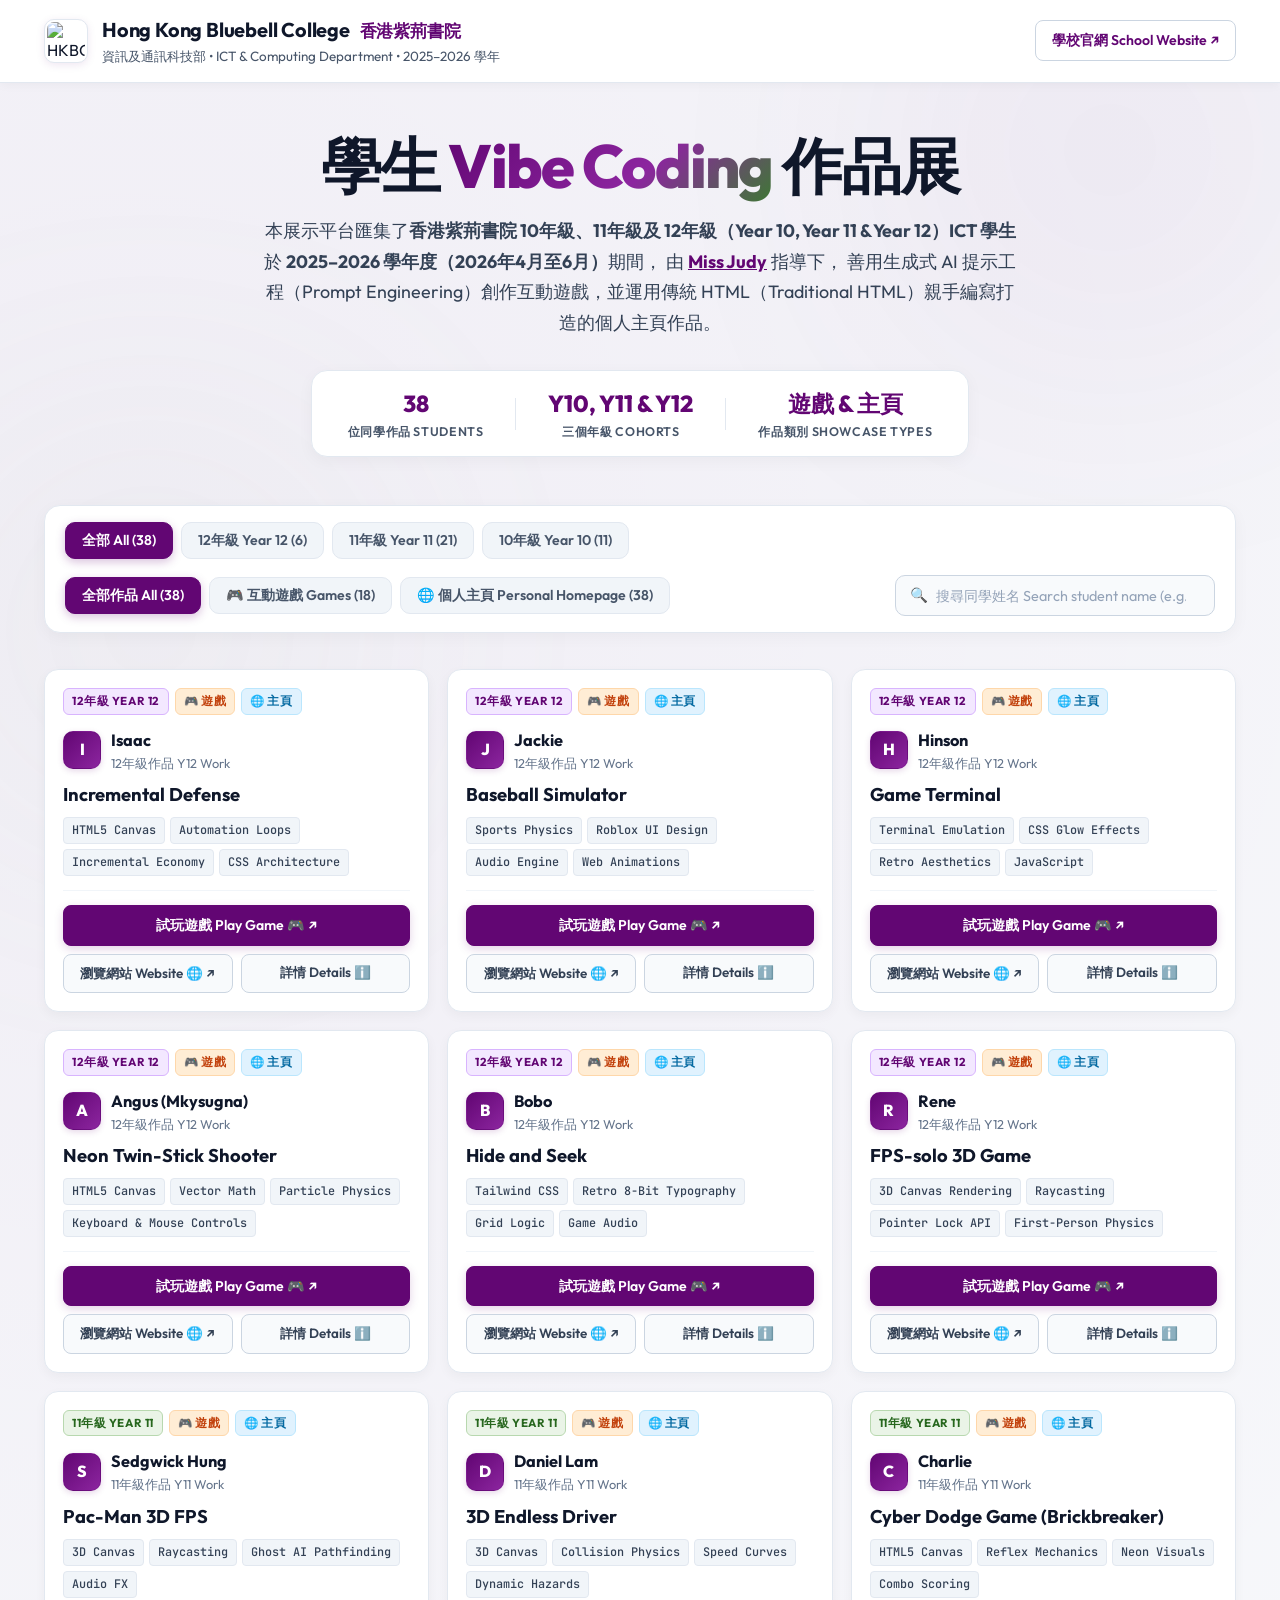
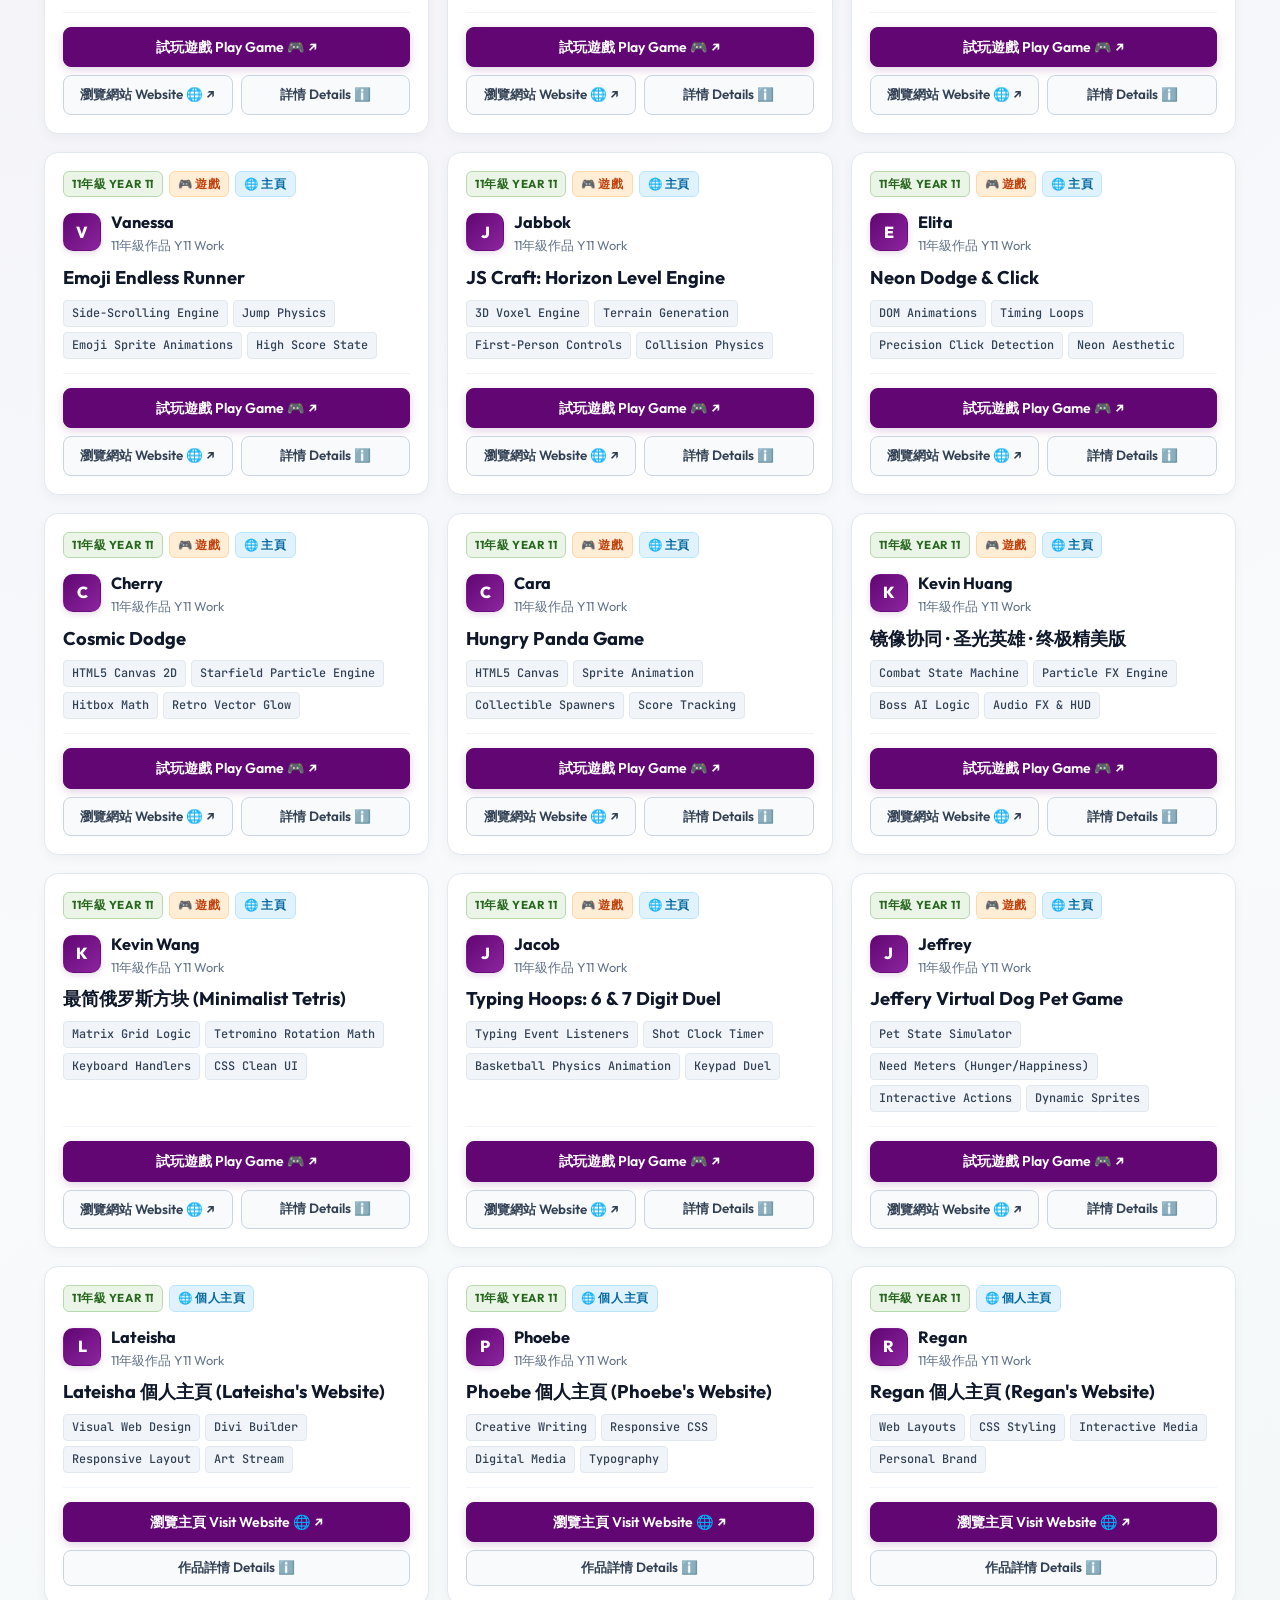
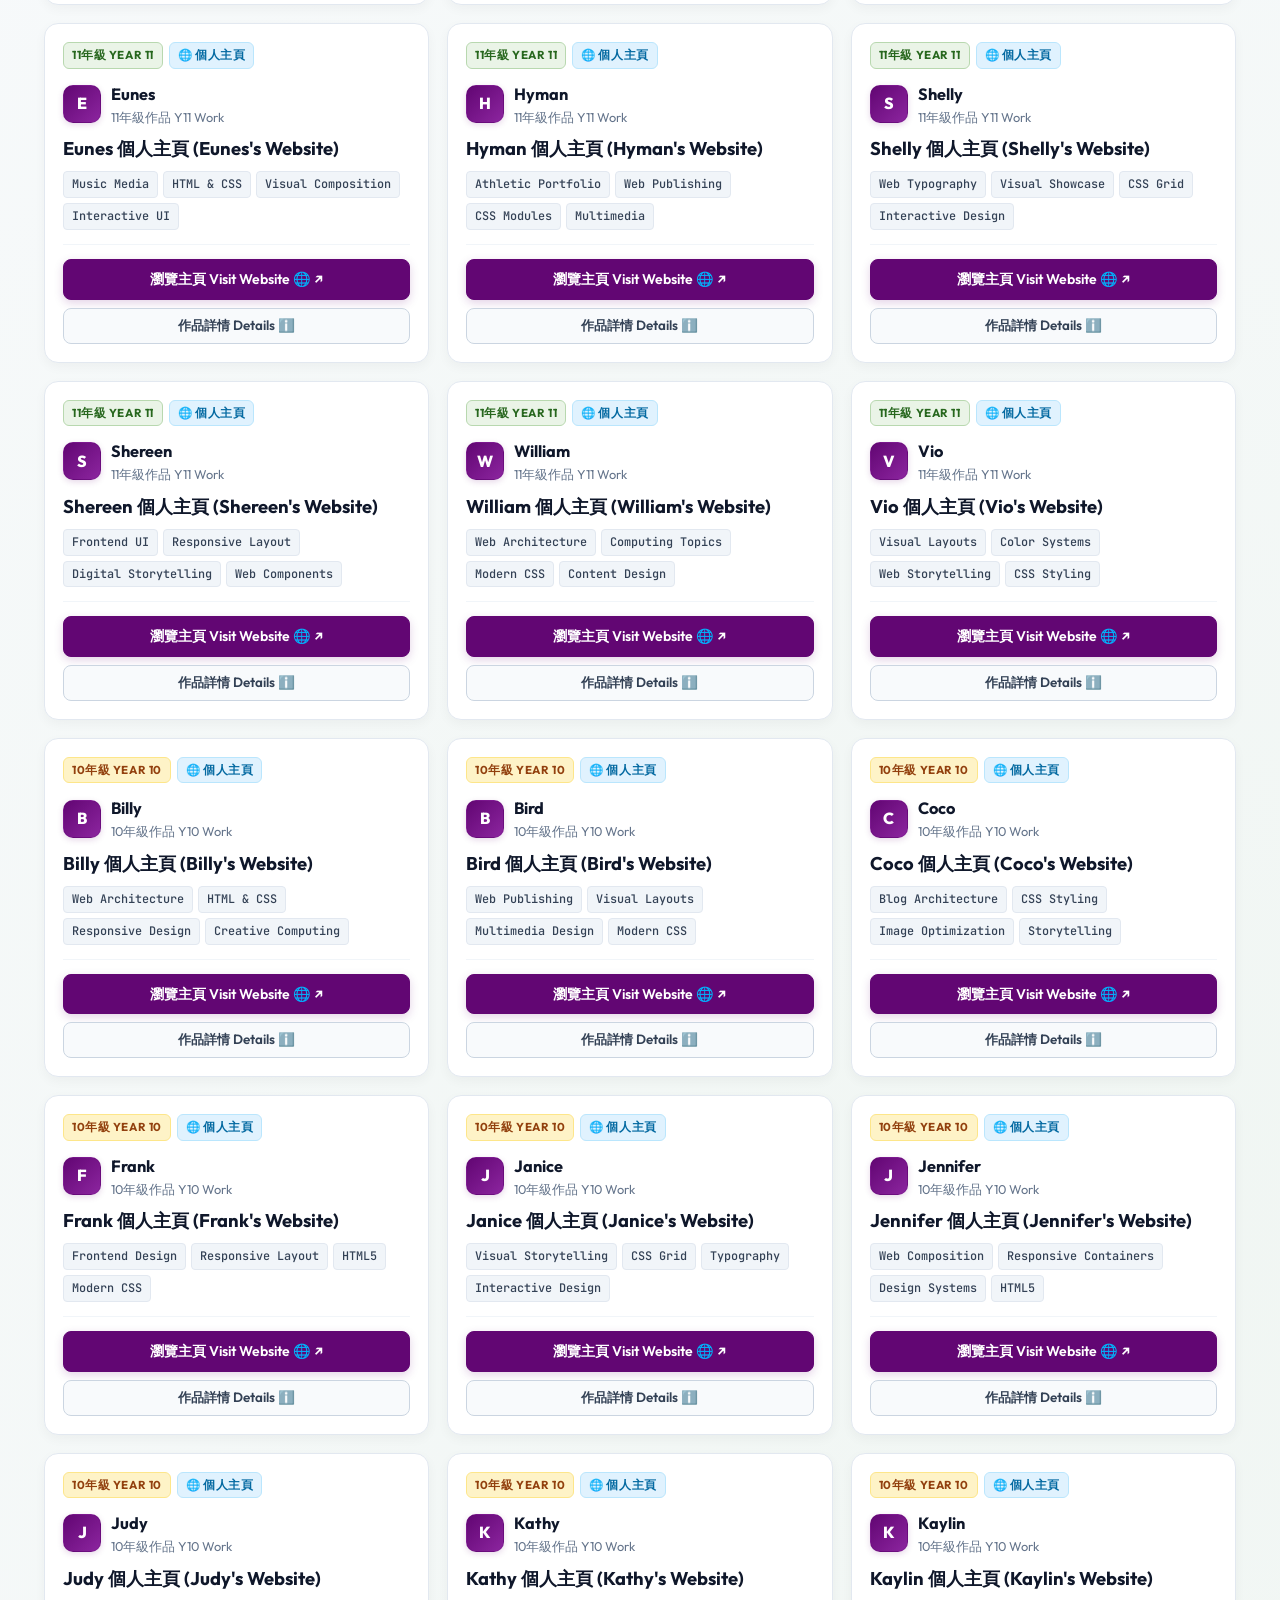
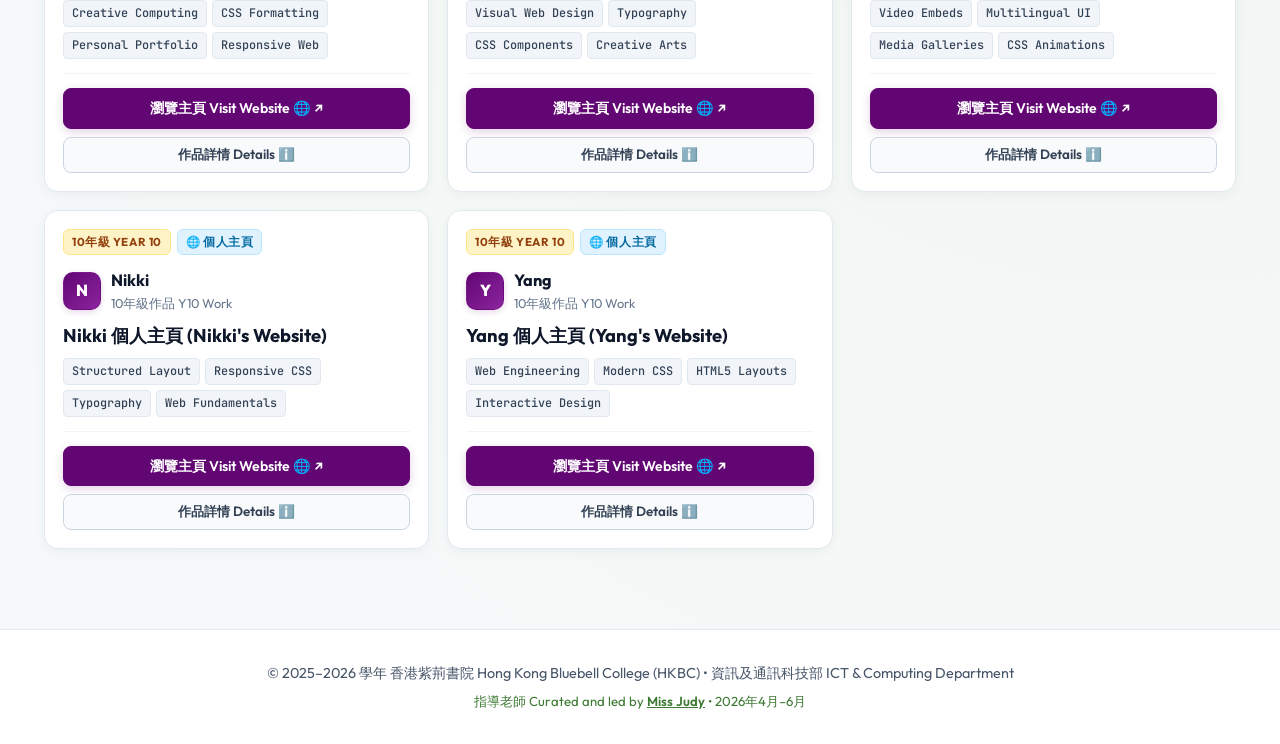
==== commit 3768c997: "Remove Daniel Wong and Bright from portfolio and update student counts to 38" ====
--- a/index.html
+++ b/index.html
@@ -57,7 +57,7 @@
       <!-- Stats counter -->
       <div class="stats-bar">
         <div class="stat-item">
-          <span class="stat-num" id="stat-total">40</span>
+          <span class="stat-num" id="stat-total">38</span>
           <span class="stat-label">位同學作品 Students</span>
         </div>
         <div class="stat-separator"></div>
@@ -76,16 +76,16 @@
     <!-- Controls: Filter & Search Bar -->
     <section class="controls-section" aria-label="Project filtering">
       <div class="filter-group">
-        <button class="filter-btn active" data-filter="all">全部 All (<span id="count-all">40</span>)</button>
+        <button class="filter-btn active" data-filter="all">全部 All (<span id="count-all">38</span>)</button>
         <button class="filter-btn" data-filter="Year 12">12年級 Year 12 (<span id="count-y12">6</span>)</button>
-        <button class="filter-btn" data-filter="Year 11">11年級 Year 11 (<span id="count-y11">23</span>)</button>
+        <button class="filter-btn" data-filter="Year 11">11年級 Year 11 (<span id="count-y11">21</span>)</button>
         <button class="filter-btn" data-filter="Year 10">10年級 Year 10 (<span id="count-y10">11</span>)</button>
       </div>
 
       <div class="category-group">
-        <button class="cat-btn active" data-category="all">全部作品 All (<span id="count-cat-all">40</span>)</button>
+        <button class="cat-btn active" data-category="all">全部作品 All (<span id="count-cat-all">38</span>)</button>
         <button class="cat-btn" data-category="Games">🎮 互動遊戲 Games (<span id="count-cat-games">18</span>)</button>
-        <button class="cat-btn" data-category="Personal Homepage">🌐 個人主頁 Personal Homepage (<span id="count-cat-homage">40</span>)</button>
+        <button class="cat-btn" data-category="Personal Homepage">🌐 個人主頁 Personal Homepage (<span id="count-cat-homage">38</span>)</button>
       </div>
 
       <div class="search-box">
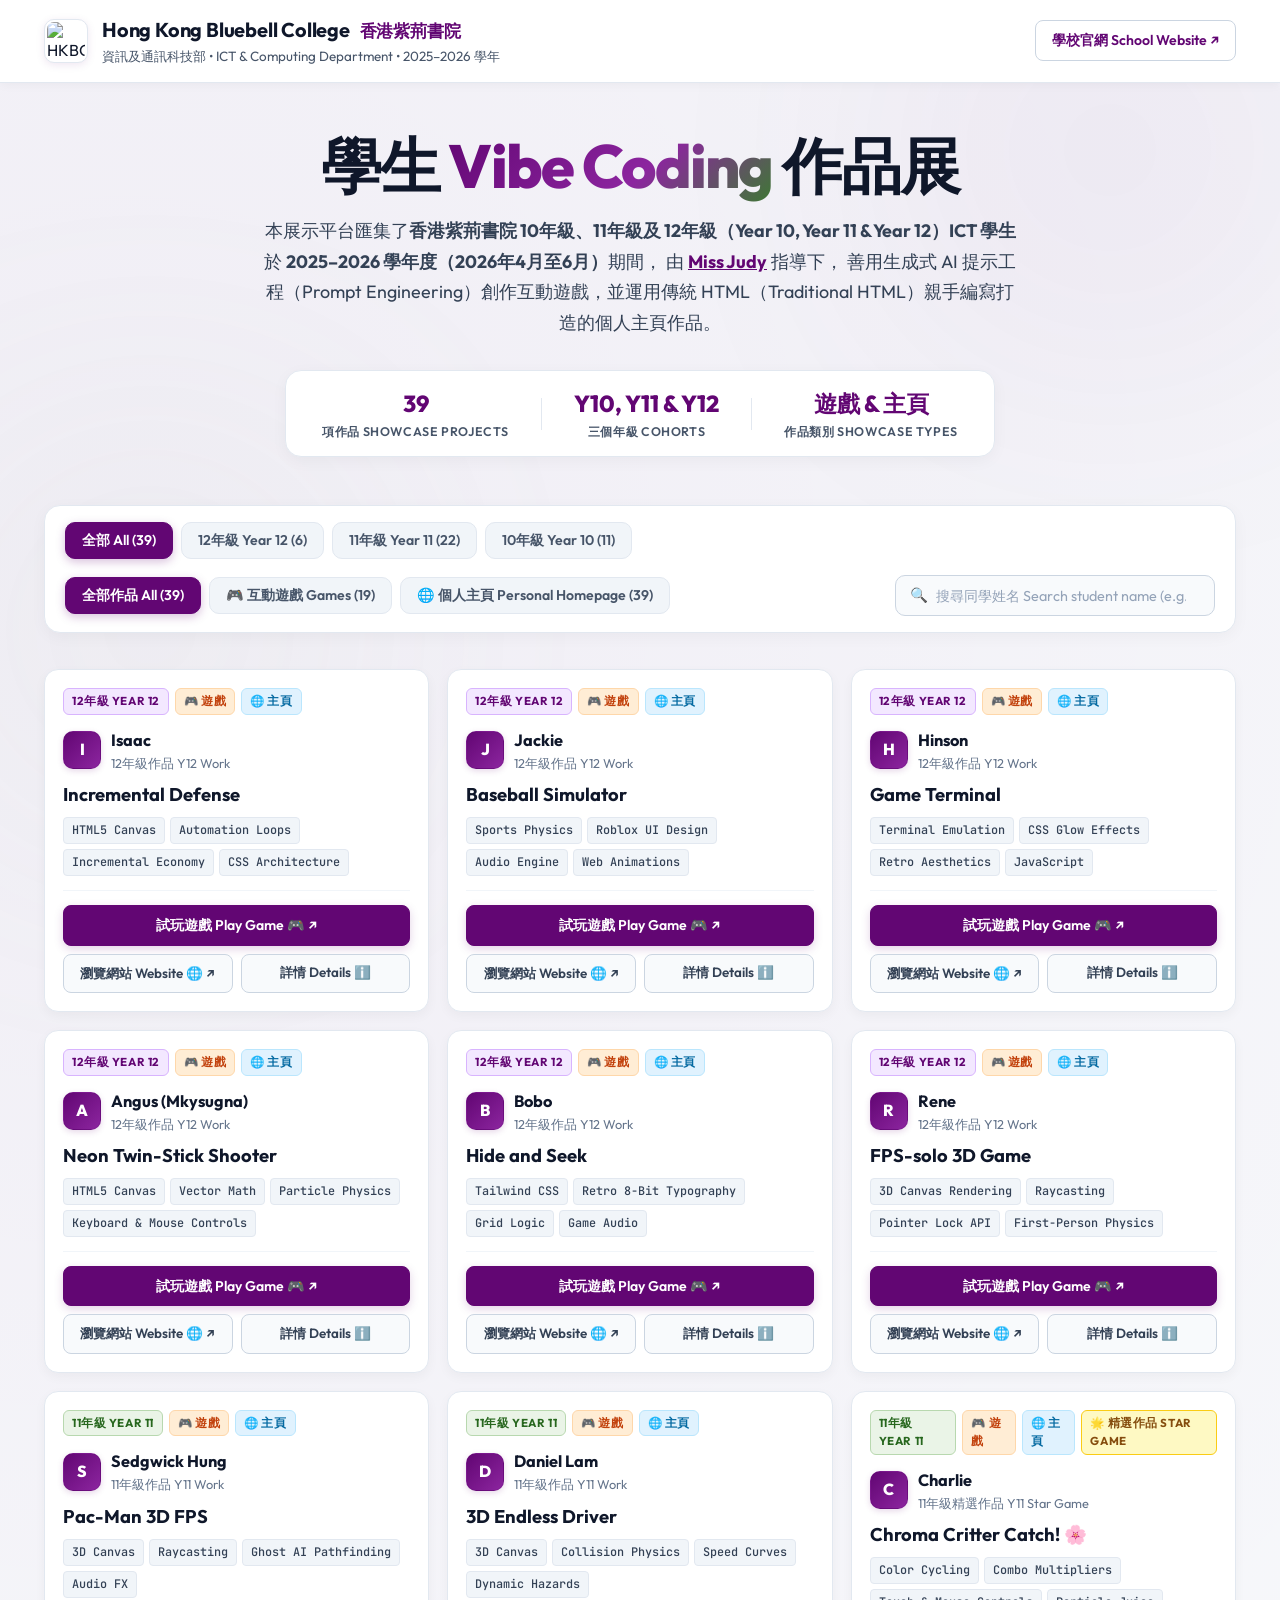
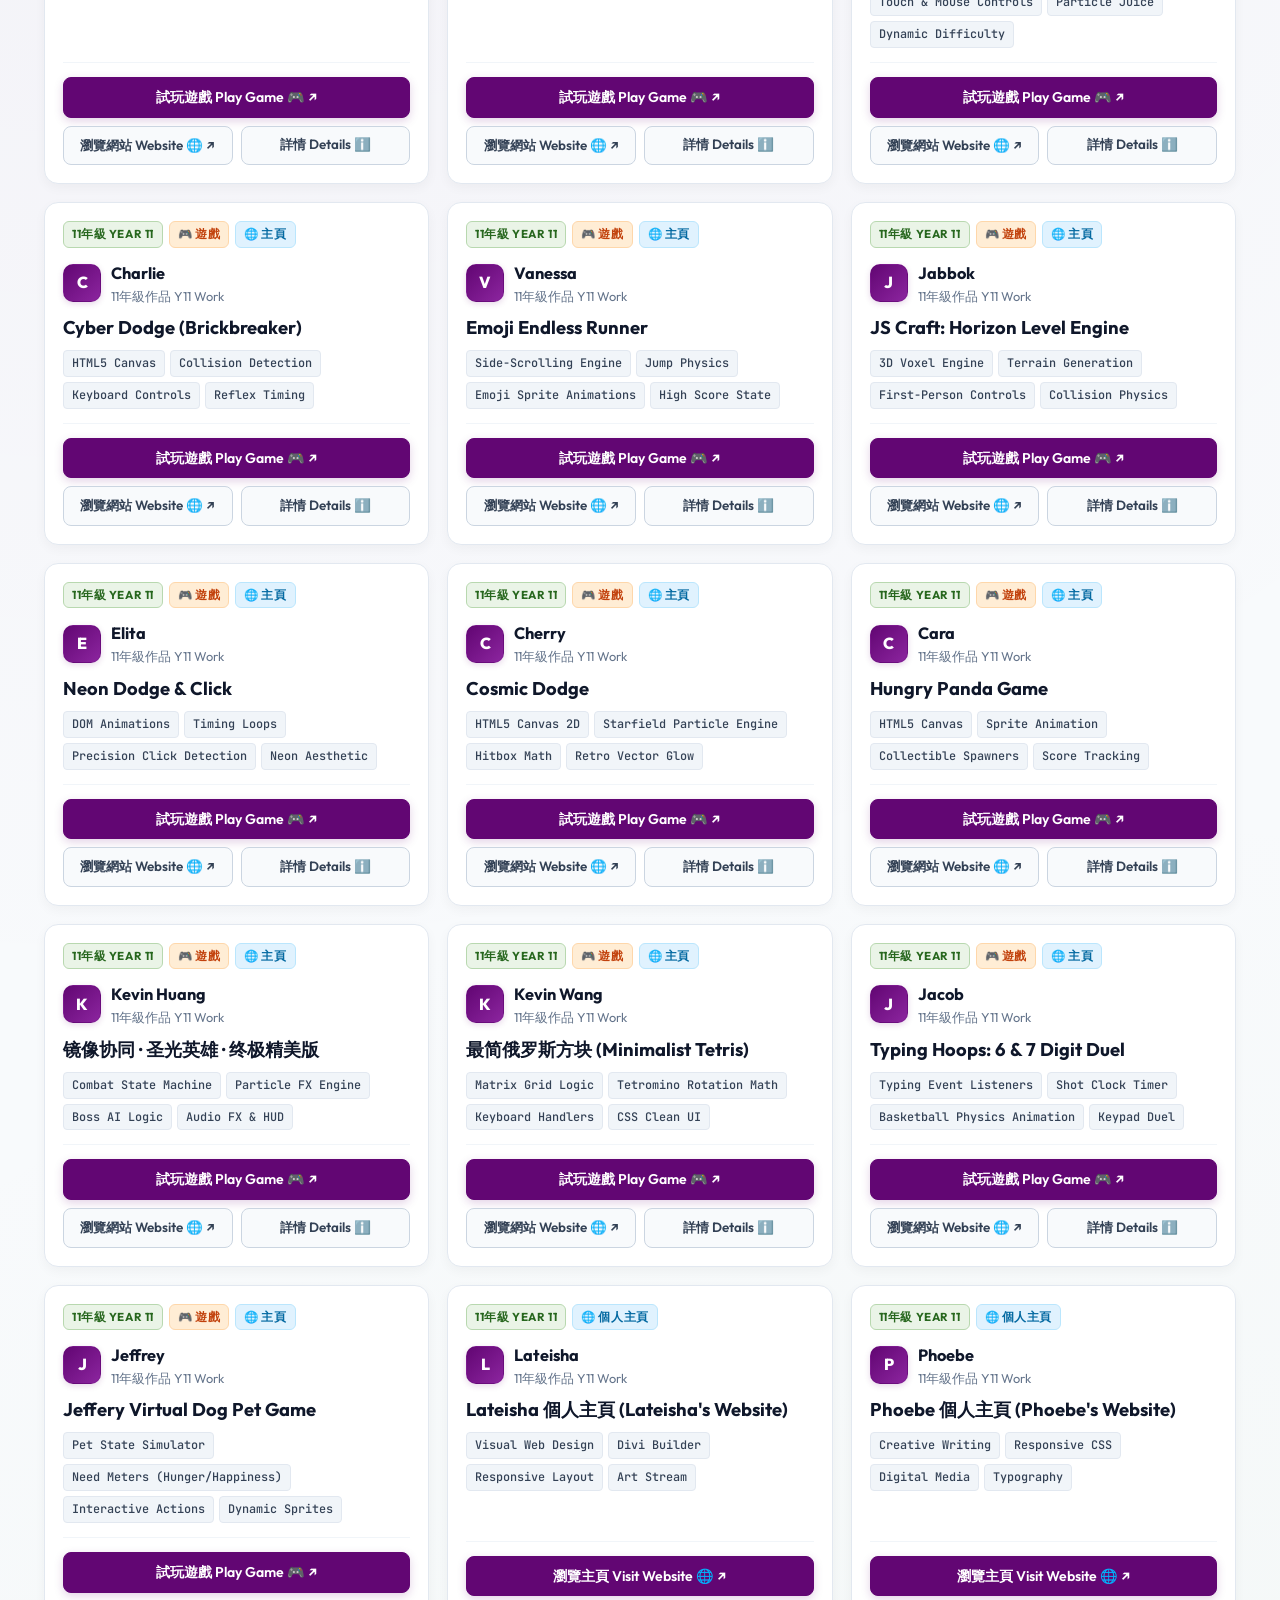
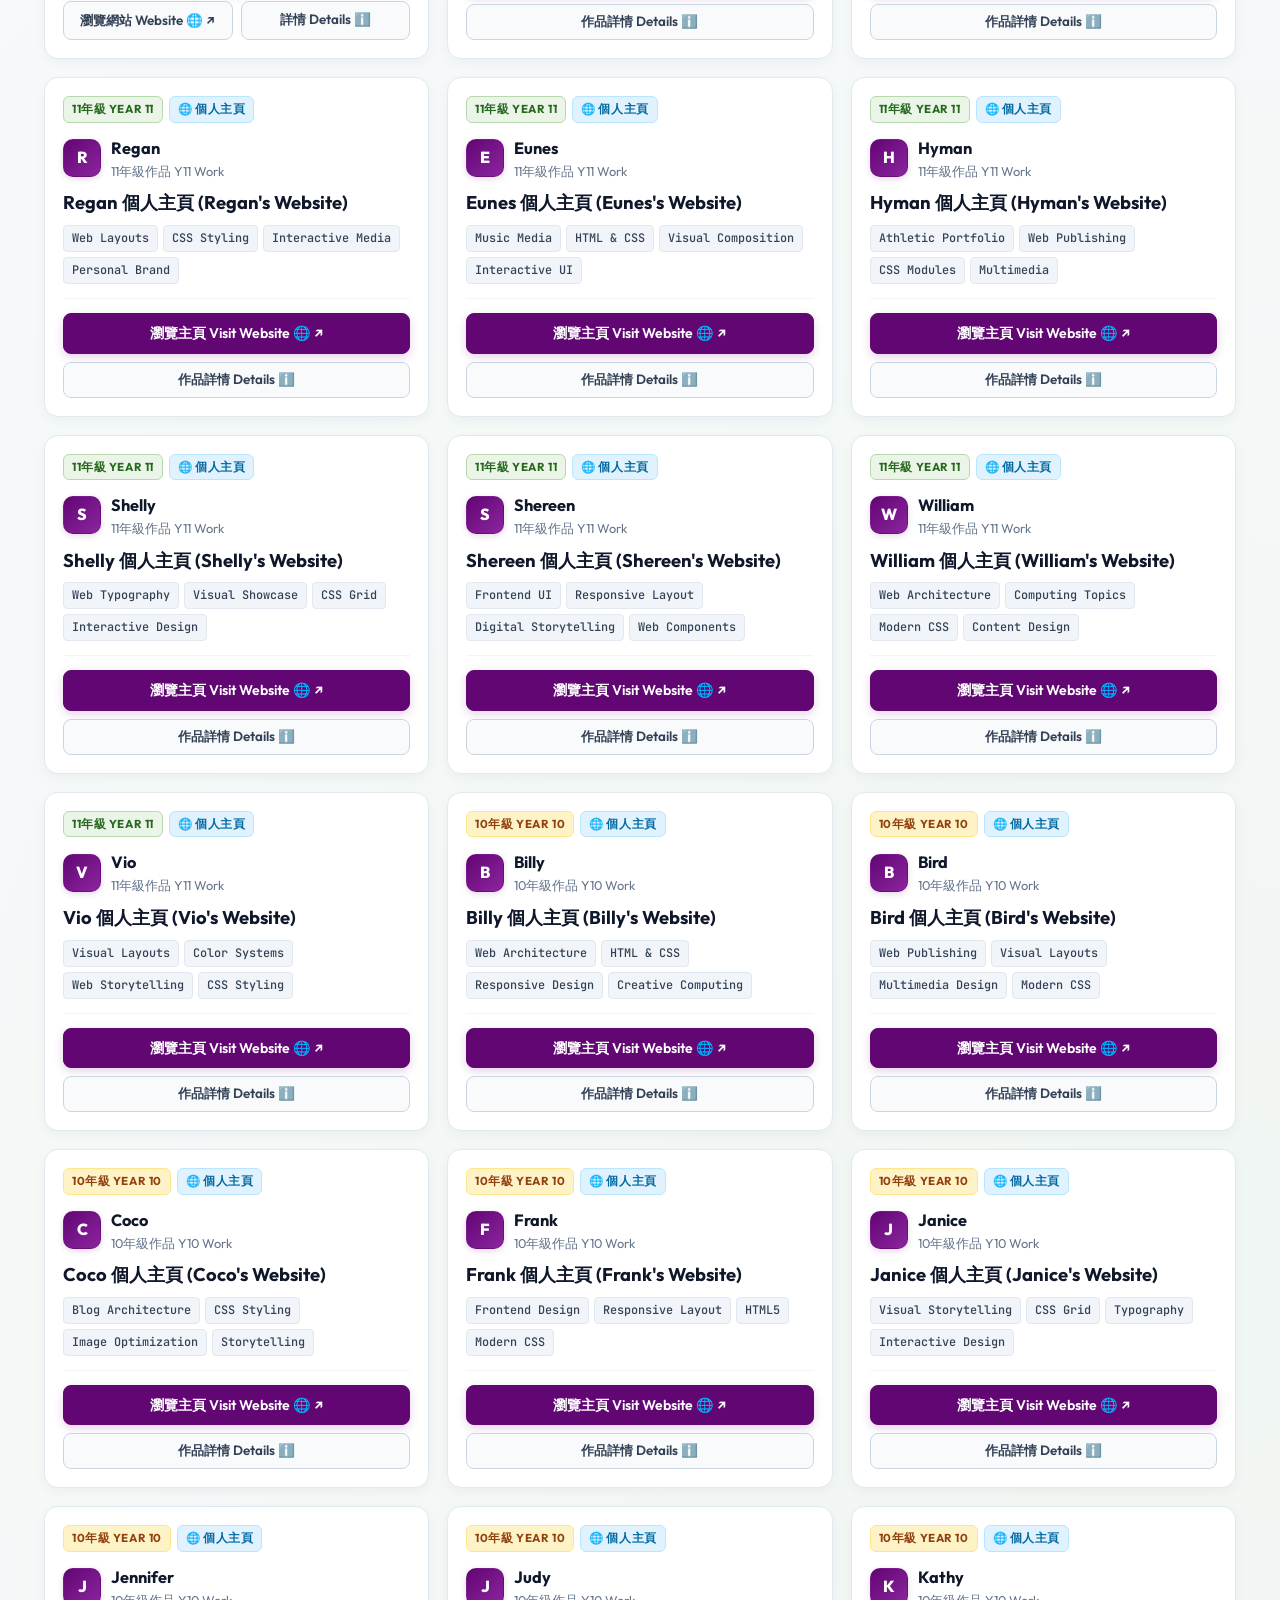
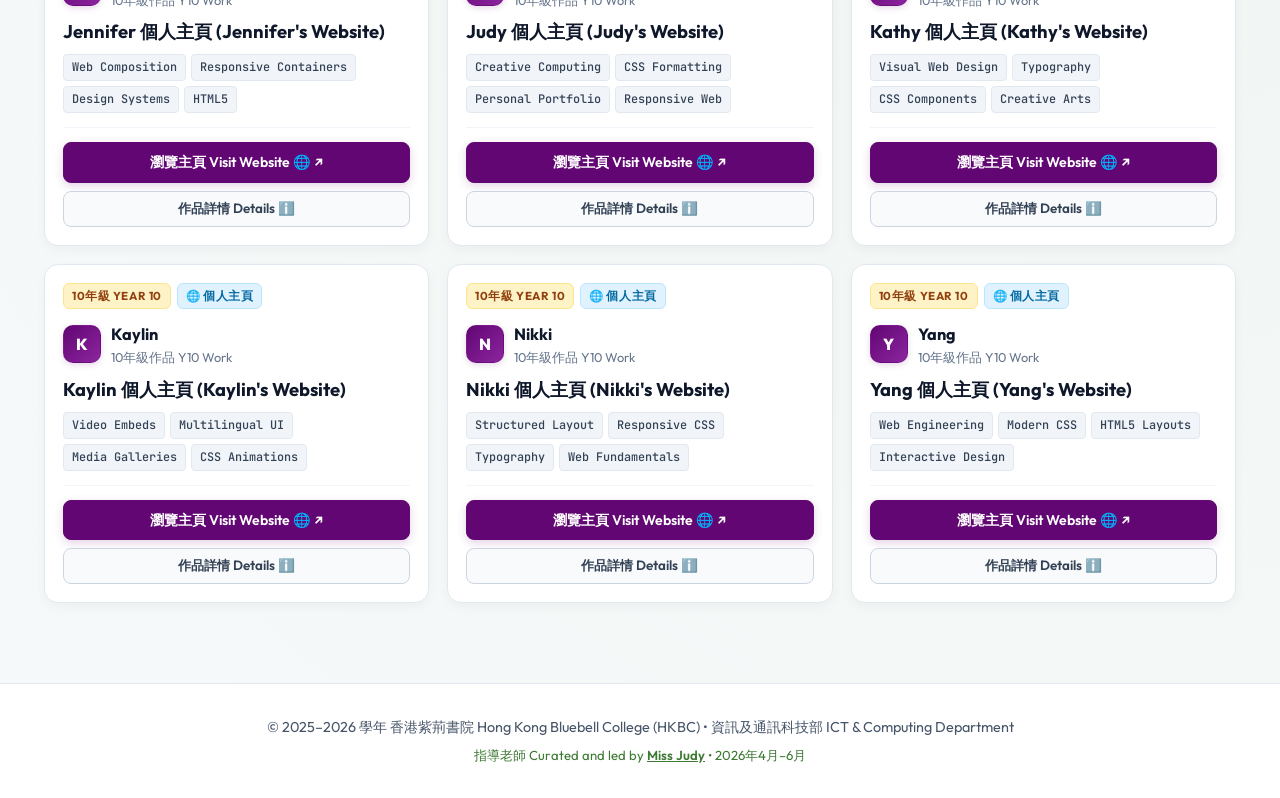
==== commit 43c4c34f: "Add Charlie's 2 games: Chroma Critter Catch as featured star game and Cyber Dodge Brickbreaker" ====
--- a/index.html
+++ b/index.html
@@ -57,8 +57,8 @@
       <!-- Stats counter -->
       <div class="stats-bar">
         <div class="stat-item">
-          <span class="stat-num" id="stat-total">38</span>
-          <span class="stat-label">位同學作品 Students</span>
+          <span class="stat-num" id="stat-total">39</span>
+          <span class="stat-label">項作品 Showcase Projects</span>
         </div>
         <div class="stat-separator"></div>
         <div class="stat-item">
@@ -76,16 +76,16 @@
     <!-- Controls: Filter & Search Bar -->
     <section class="controls-section" aria-label="Project filtering">
       <div class="filter-group">
-        <button class="filter-btn active" data-filter="all">全部 All (<span id="count-all">38</span>)</button>
+        <button class="filter-btn active" data-filter="all">全部 All (<span id="count-all">39</span>)</button>
         <button class="filter-btn" data-filter="Year 12">12年級 Year 12 (<span id="count-y12">6</span>)</button>
-        <button class="filter-btn" data-filter="Year 11">11年級 Year 11 (<span id="count-y11">21</span>)</button>
+        <button class="filter-btn" data-filter="Year 11">11年級 Year 11 (<span id="count-y11">22</span>)</button>
         <button class="filter-btn" data-filter="Year 10">10年級 Year 10 (<span id="count-y10">11</span>)</button>
       </div>
 
       <div class="category-group">
-        <button class="cat-btn active" data-category="all">全部作品 All (<span id="count-cat-all">38</span>)</button>
-        <button class="cat-btn" data-category="Games">🎮 互動遊戲 Games (<span id="count-cat-games">18</span>)</button>
-        <button class="cat-btn" data-category="Personal Homepage">🌐 個人主頁 Personal Homepage (<span id="count-cat-homage">38</span>)</button>
+        <button class="cat-btn active" data-category="all">全部作品 All (<span id="count-cat-all">39</span>)</button>
+        <button class="cat-btn" data-category="Games">🎮 互動遊戲 Games (<span id="count-cat-games">19</span>)</button>
+        <button class="cat-btn" data-category="Personal Homepage">🌐 個人主頁 Personal Homepage (<span id="count-cat-homage">39</span>)</button>
       </div>
 
       <div class="search-box">
--- a/style.css
+++ b/style.css
@@ -385,6 +385,11 @@
   background: #e0f2fe;
   color: #0369a1;
   border: 1px solid #bae6fd;
+}
+.badge-star {
+  background: #fef9c3;
+  color: #854d0e;
+  border: 1px solid #facc15;
 }
 
 .card-author {
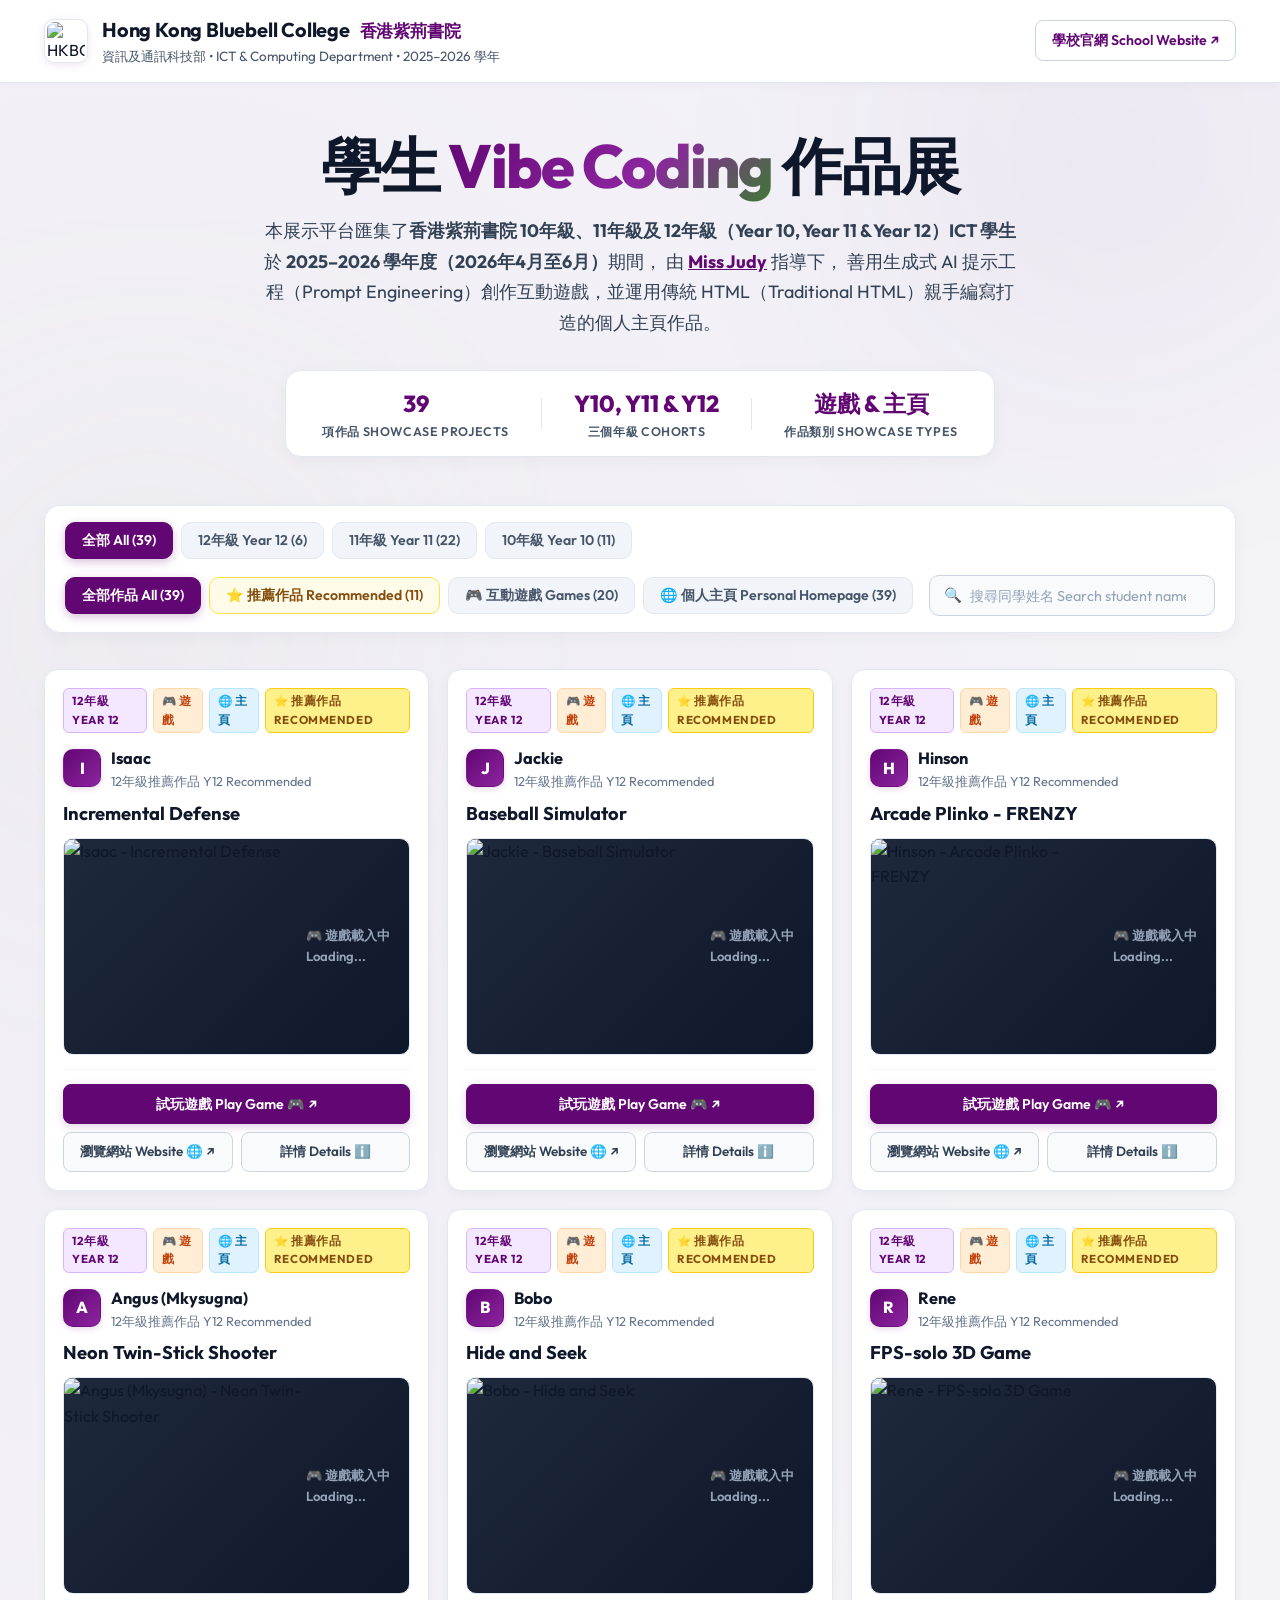
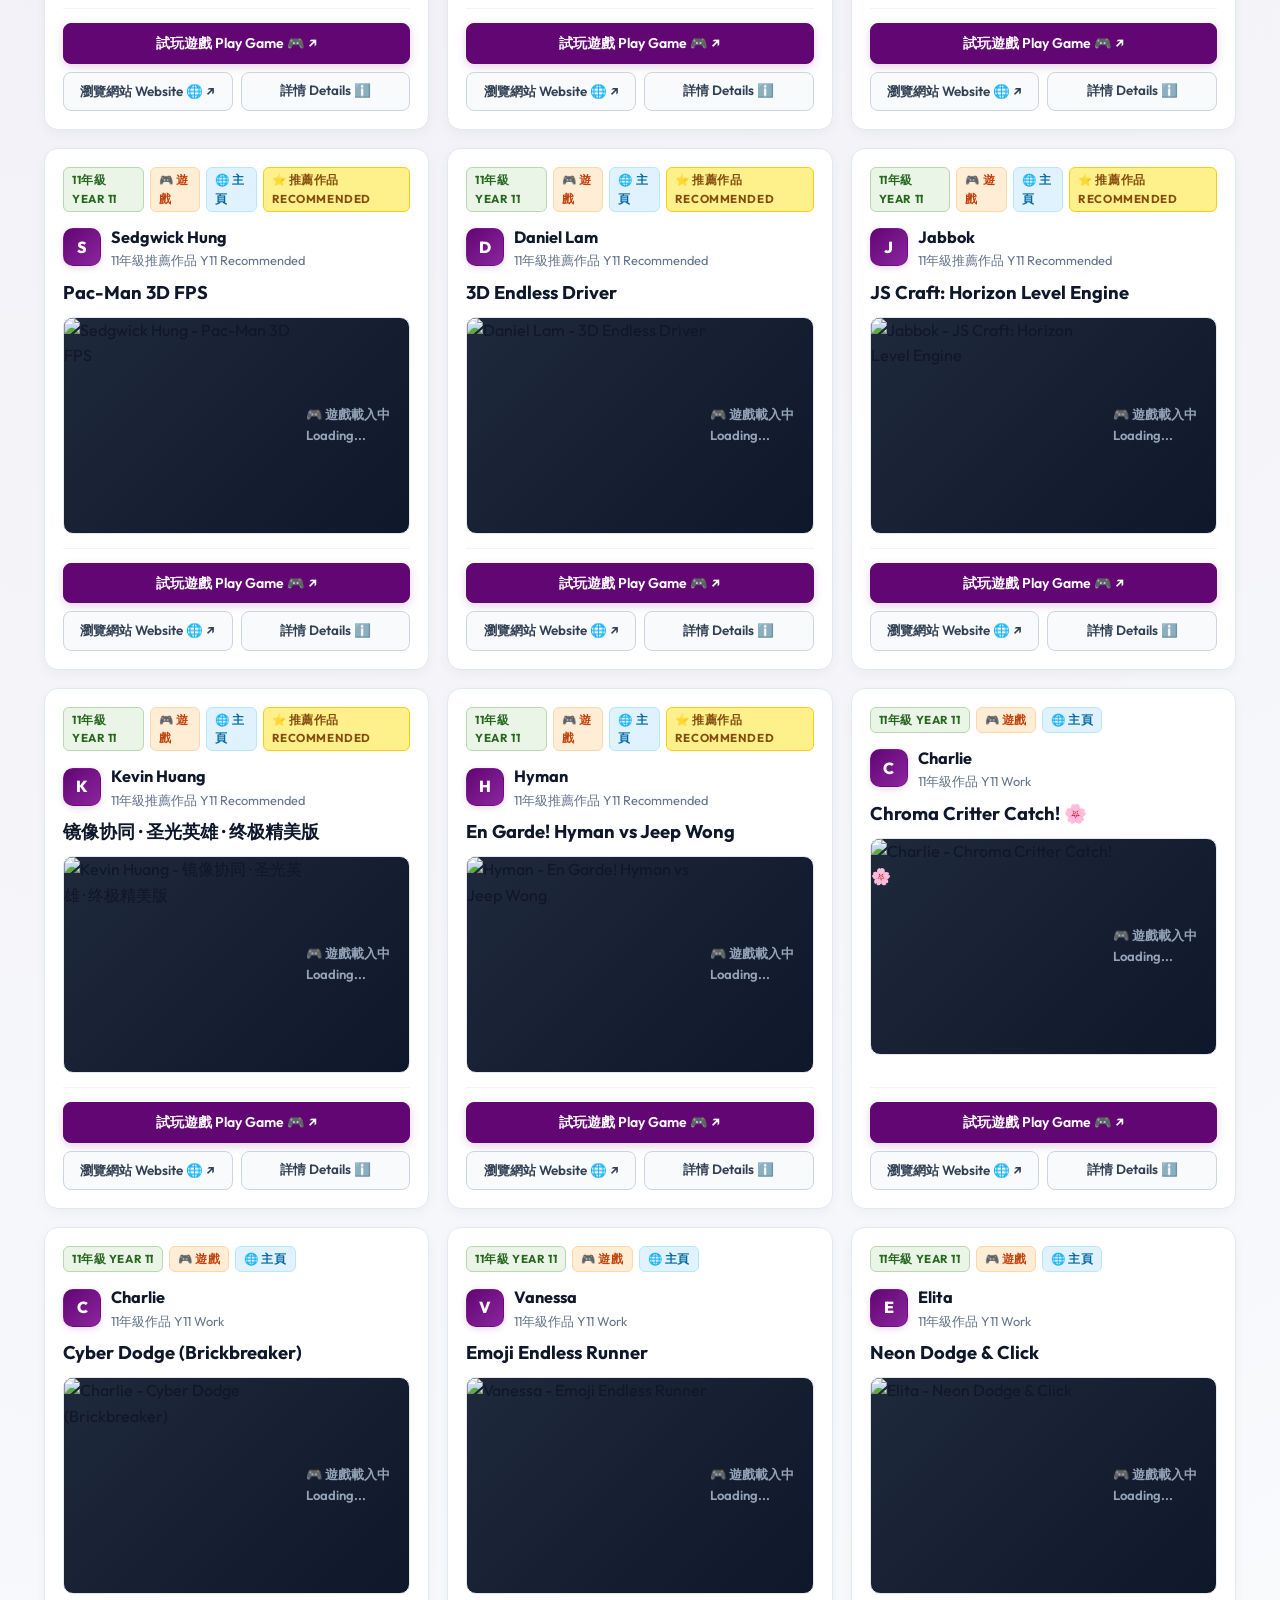
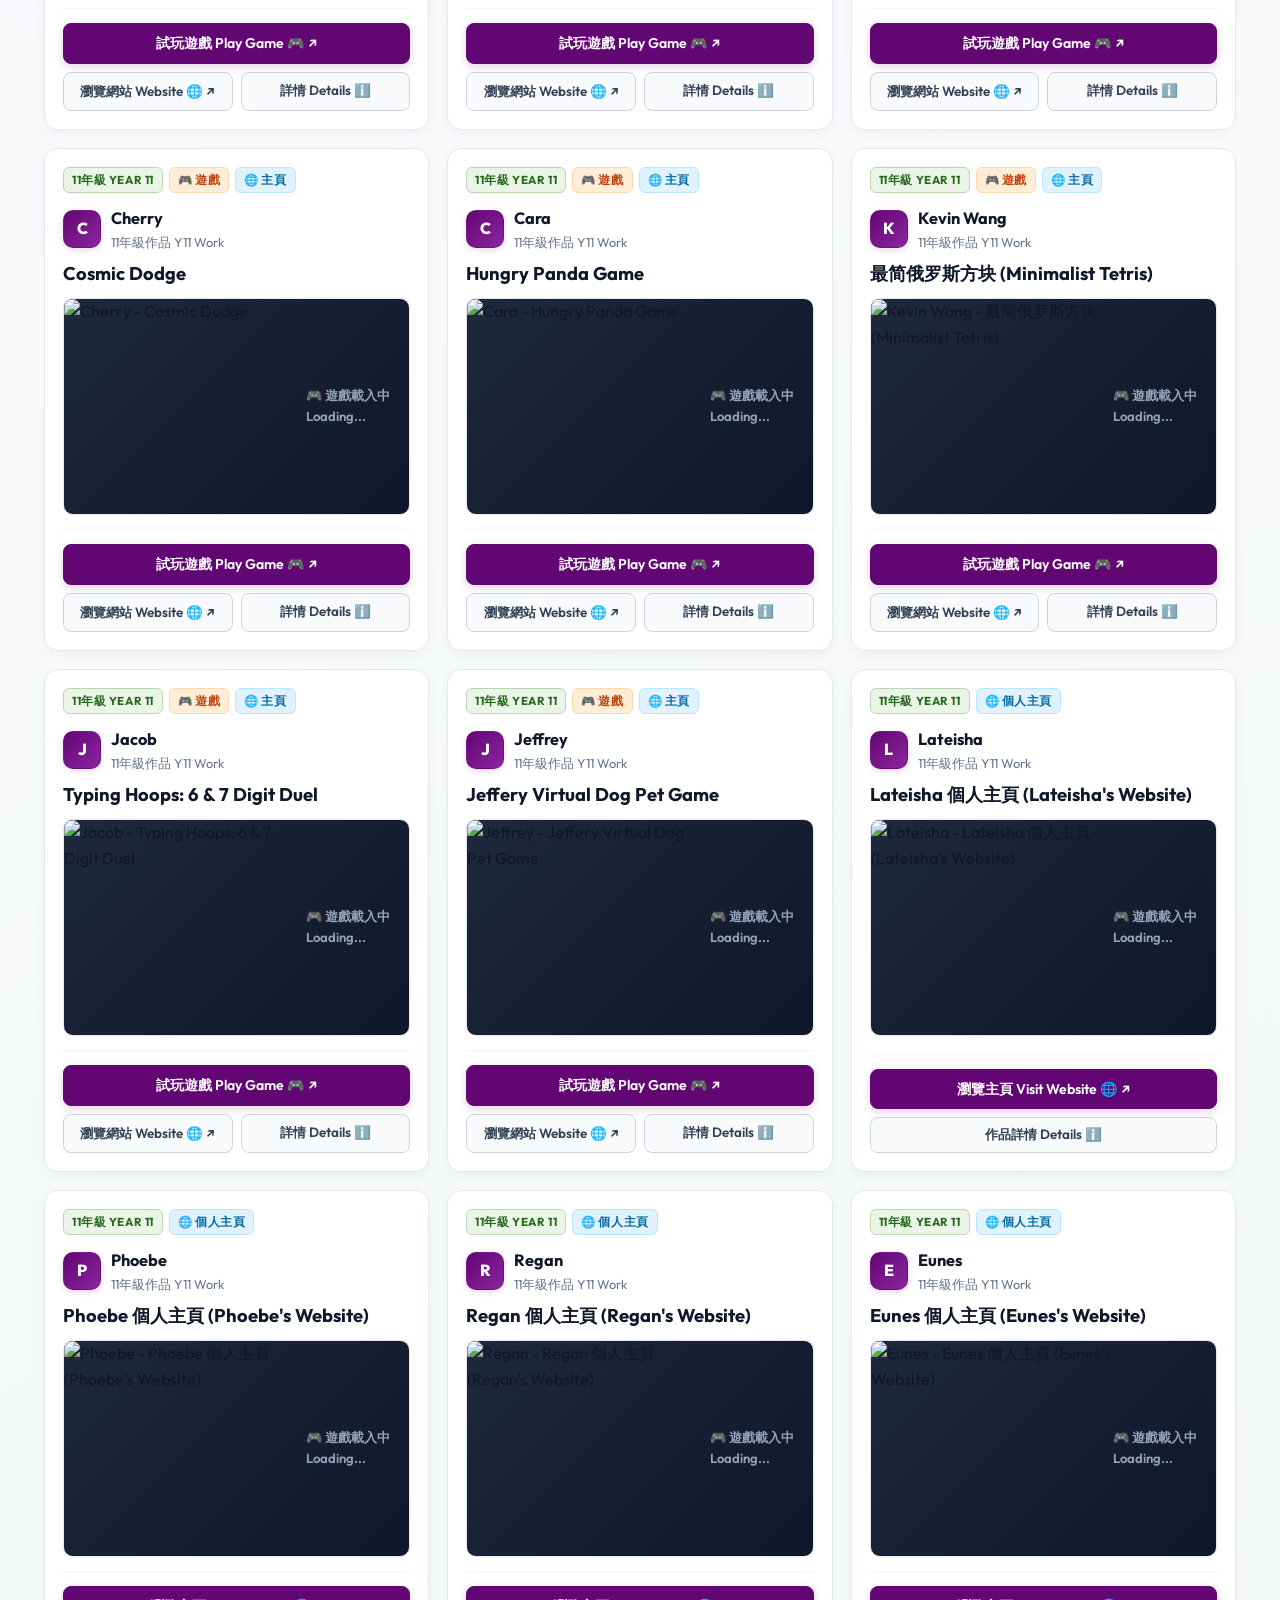
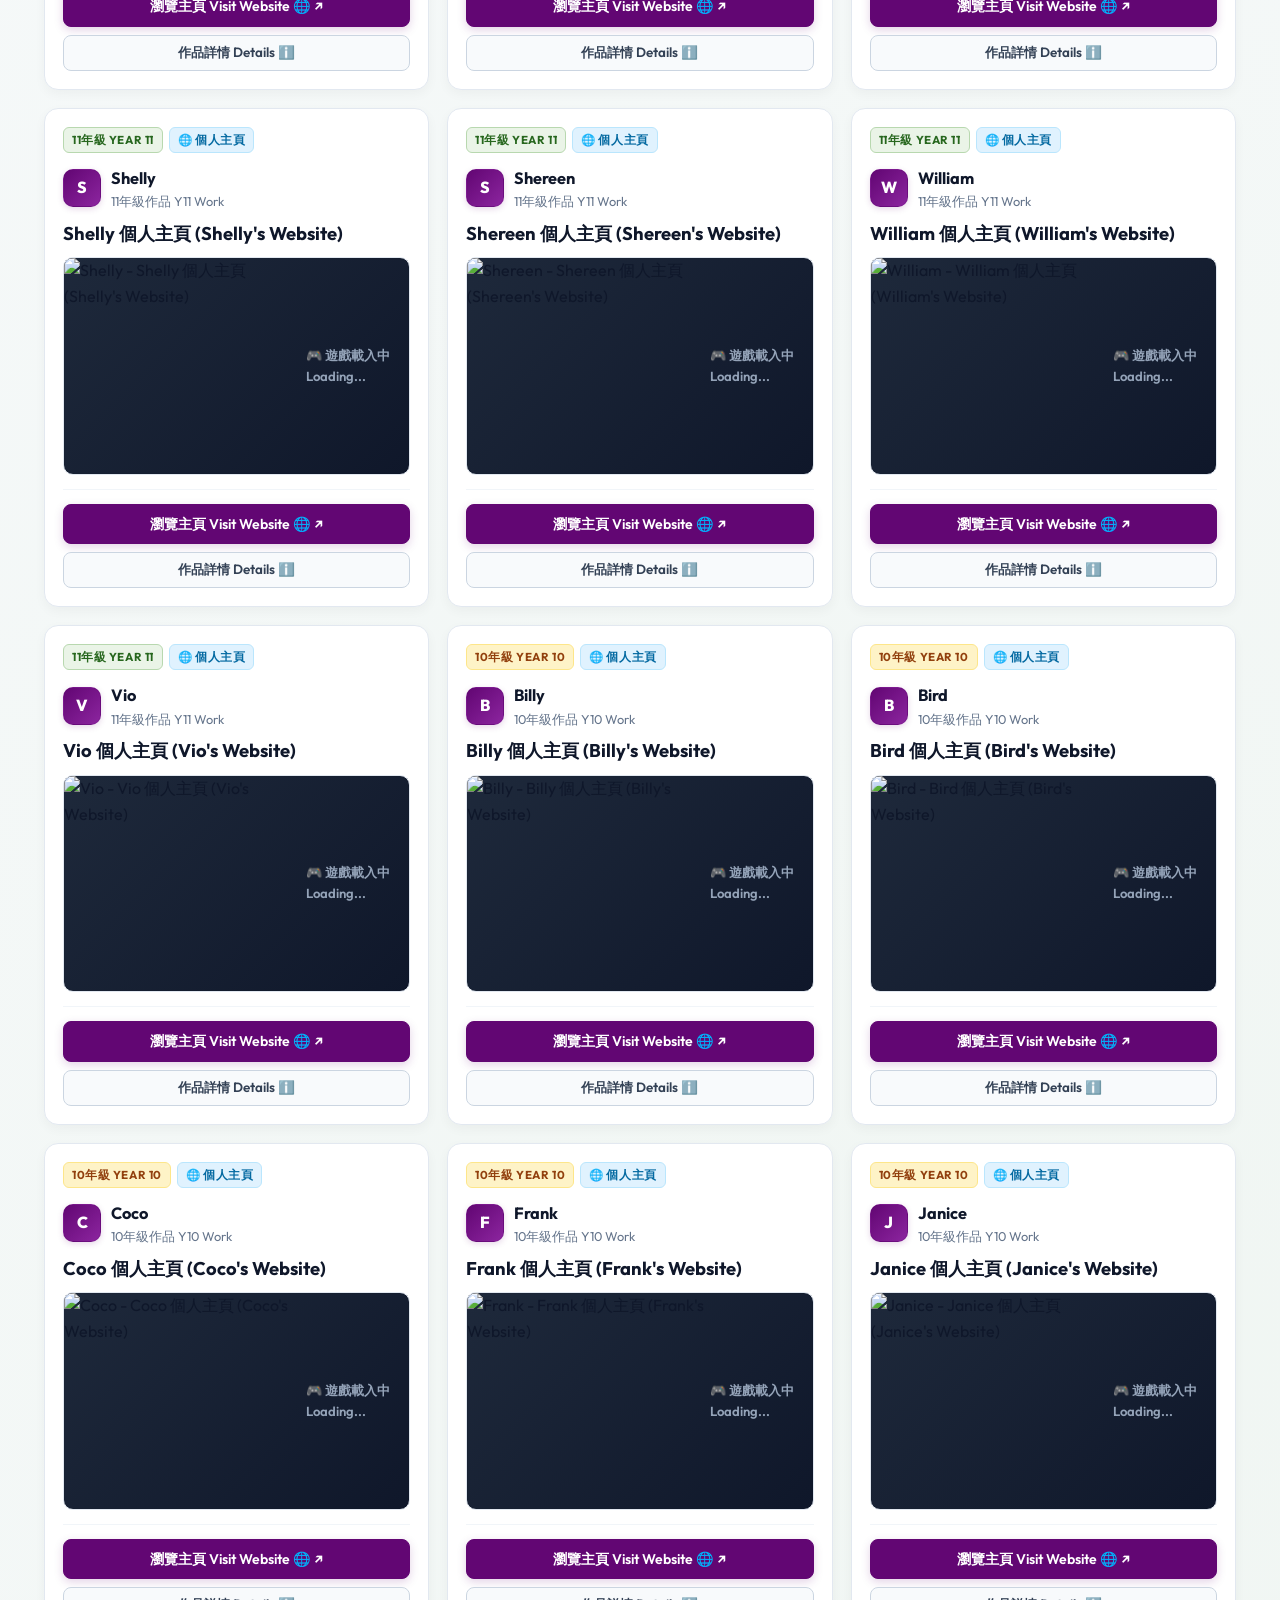
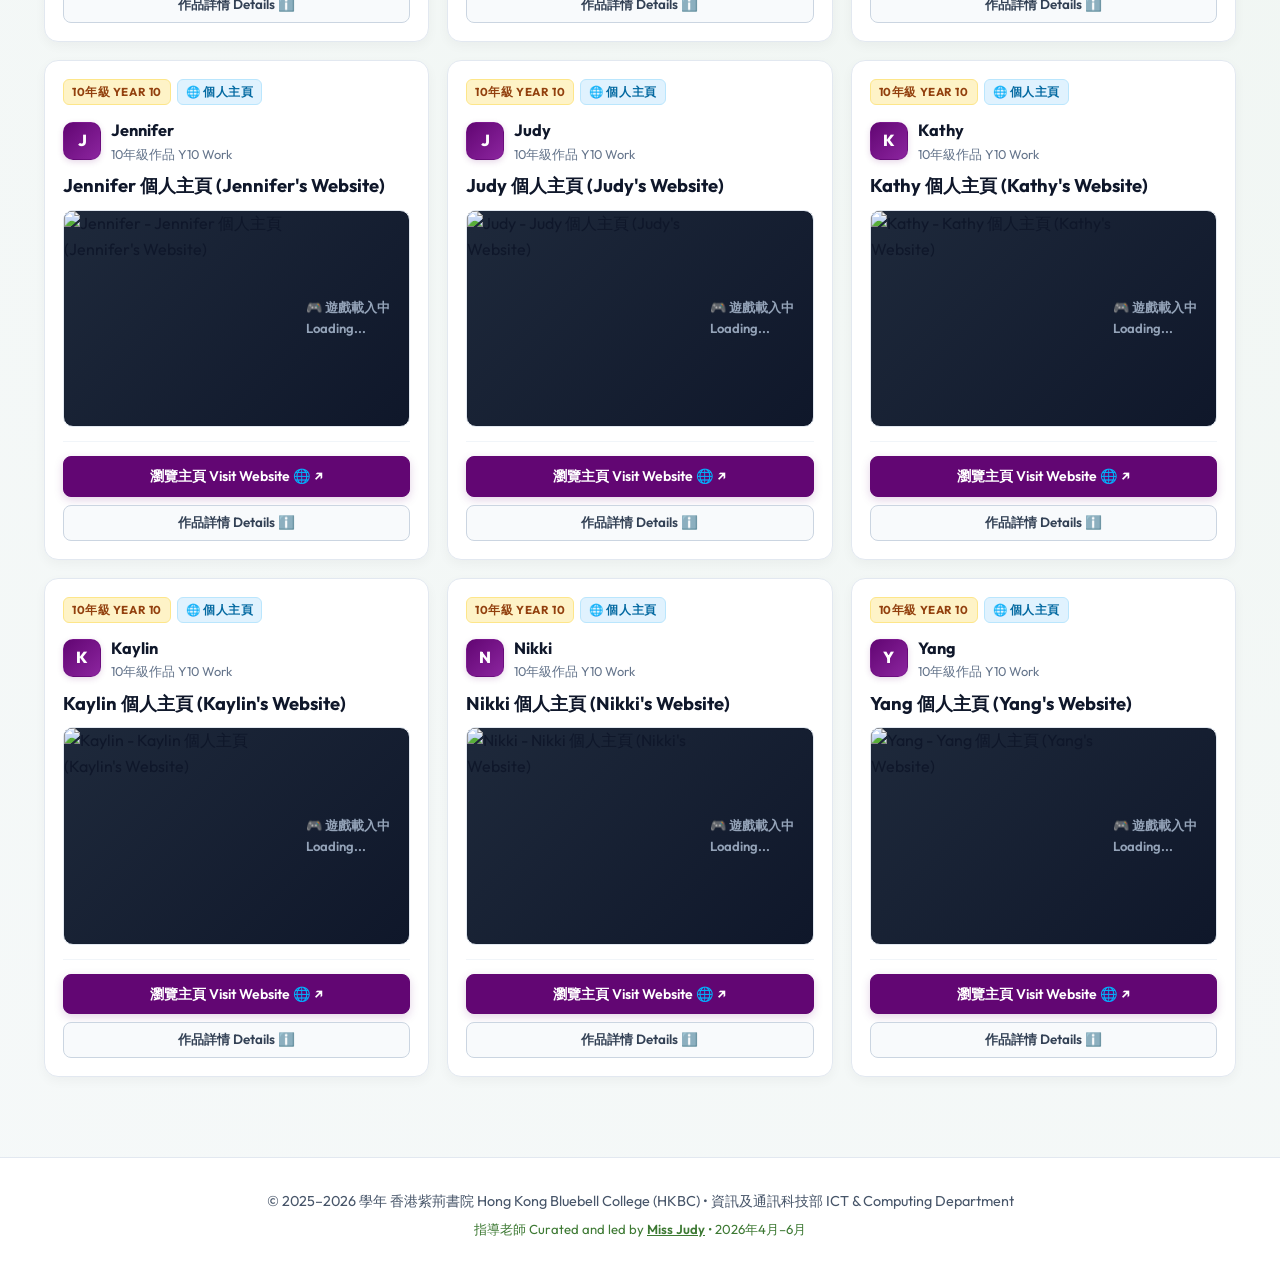
==== commit 99df3129: "Add Recommended filter tag and sort recommended projects to top of list by default" ====
--- a/index.html
+++ b/index.html
@@ -84,6 +84,7 @@
 
       <div class="category-group">
         <button class="cat-btn active" data-category="all">全部作品 All (<span id="count-cat-all">39</span>)</button>
+        <button class="cat-btn" data-category="recommended">⭐ 推薦作品 Recommended (<span id="count-cat-rec">11</span>)</button>
         <button class="cat-btn" data-category="Games">🎮 互動遊戲 Games (<span id="count-cat-games">19</span>)</button>
         <button class="cat-btn" data-category="Personal Homepage">🌐 個人主頁 Personal Homepage (<span id="count-cat-homage">39</span>)</button>
       </div>
--- a/style.css
+++ b/style.css
@@ -284,6 +284,22 @@
   border-color: var(--hkbc-purple);
   box-shadow: 0 3px 10px rgba(98, 6, 115, 0.25);
 }
+.cat-btn[data-category="recommended"] {
+  border-color: #fde047;
+  background: #fefce8;
+  color: #854d0e;
+}
+.cat-btn[data-category="recommended"]:hover {
+  background: #fef9c3;
+  border-color: #facc15;
+  color: #713f12;
+}
+.cat-btn[data-category="recommended"].active {
+  background: linear-gradient(135deg, #a16207 0%, #ca8a04 100%);
+  border-color: #a16207;
+  color: #ffffff;
+  box-shadow: 0 3px 10px rgba(202, 138, 4, 0.35);
+}
 .search-box {
   display: flex;
   align-items: center;
@@ -386,10 +402,15 @@
   color: #0369a1;
   border: 1px solid #bae6fd;
 }
-.badge-star {
-  background: #fef9c3;
+.badge-star,
+.badge-recommended {
+  background: #fef08a;
   color: #854d0e;
   border: 1px solid #facc15;
+  font-weight: 700;
+  display: inline-flex;
+  align-items: center;
+  gap: 3px;
 }
 
 .card-author {
@@ -420,38 +441,49 @@
 .card-title {
   font-size: 1.15rem;
   font-weight: 700;
-  margin-bottom: 10px;
+  margin-bottom: 12px;
   line-height: 1.3;
   color: #0f172a;
 }
-.tech-pills {
-  display: flex;
-  flex-wrap: wrap;
-  gap: 5px;
-  margin-bottom: 0;
-}
-.tech-pill {
-  font-size: 0.74rem;
-  background: #f1f5f9;
-  color: #334155;
-  padding: 3px 8px;
-  border-radius: 4px;
-  font-family: var(--font-mono);
+
+/* Card Game & Website Loaded Screenshot Preview */
+.card-screenshot-wrapper {
+  position: relative;
+  width: 100%;
+  aspect-ratio: 16 / 10;
+  border-radius: 10px;
+  overflow: hidden;
+  background: #0f172a;
   border: 1px solid #e2e8f0;
-  font-weight: 500;
-}
-
-/* Student direct game & website link panel */
-.card-links-panel {
-  background: #f8fafc;
-  border: 1px solid #e2e8f0;
-  border-radius: 10px;
-  padding: 10px 14px;
-  margin-bottom: 16px;
-  display: flex;
-  flex-direction: column;
-  gap: 8px;
-  font-size: 0.86rem;
+  margin-top: 6px;
+  box-shadow: inset 0 0 0 1px rgba(0, 0, 0, 0.04);
+}
+
+.card-screenshot {
+  width: 100%;
+  height: 100%;
+  object-fit: cover;
+  object-position: top center;
+  display: block;
+  transition: transform 0.35s ease;
+}
+
+.project-card:hover .card-screenshot {
+  transform: scale(1.05);
+}
+
+.card-screenshot-wrapper.no-screenshot {
+  display: flex;
+  align-items: center;
+  justify-content: center;
+  background: linear-gradient(135deg, #1e293b, #0f172a);
+}
+
+.card-screenshot-wrapper.no-screenshot::after {
+  content: "🎮 遊戲載入中 Loading...";
+  color: #94a3b8;
+  font-size: 0.82rem;
+  font-weight: 600;
 }
 .card-link-row {
   display: flex;
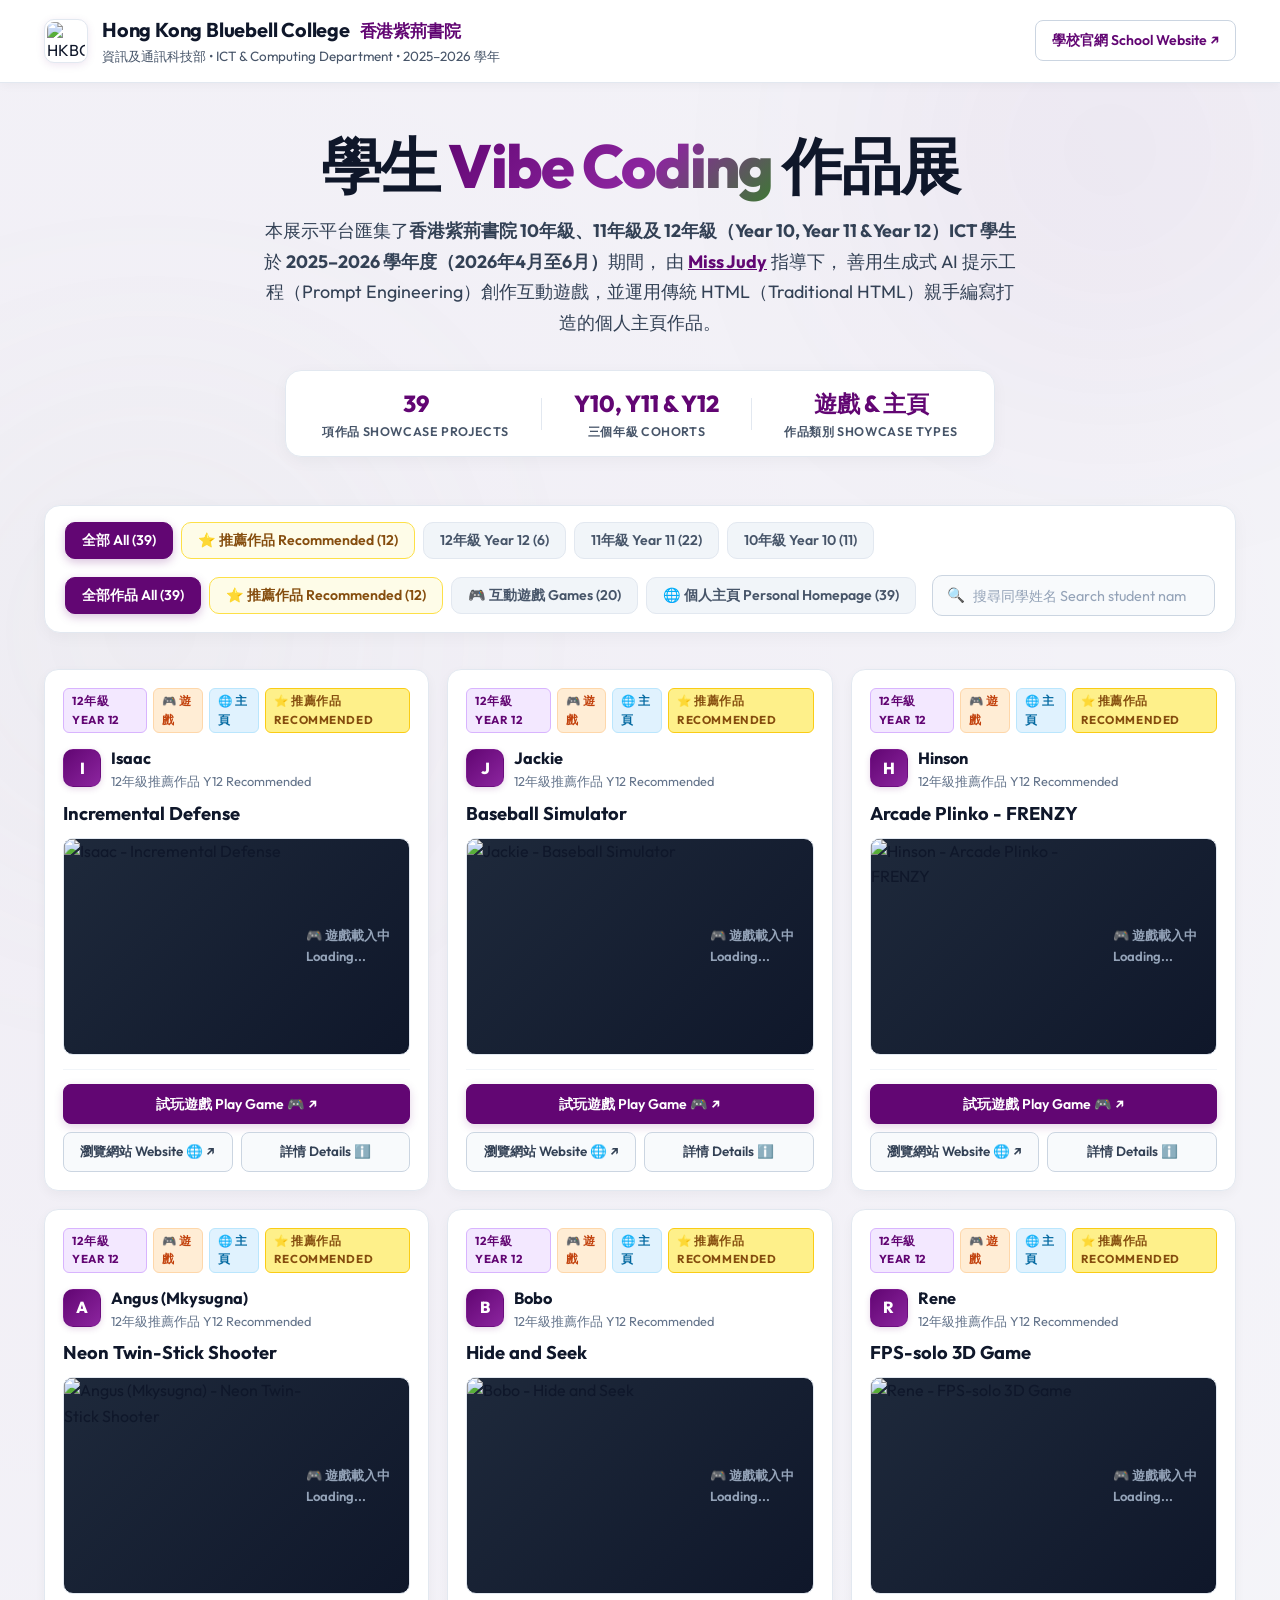
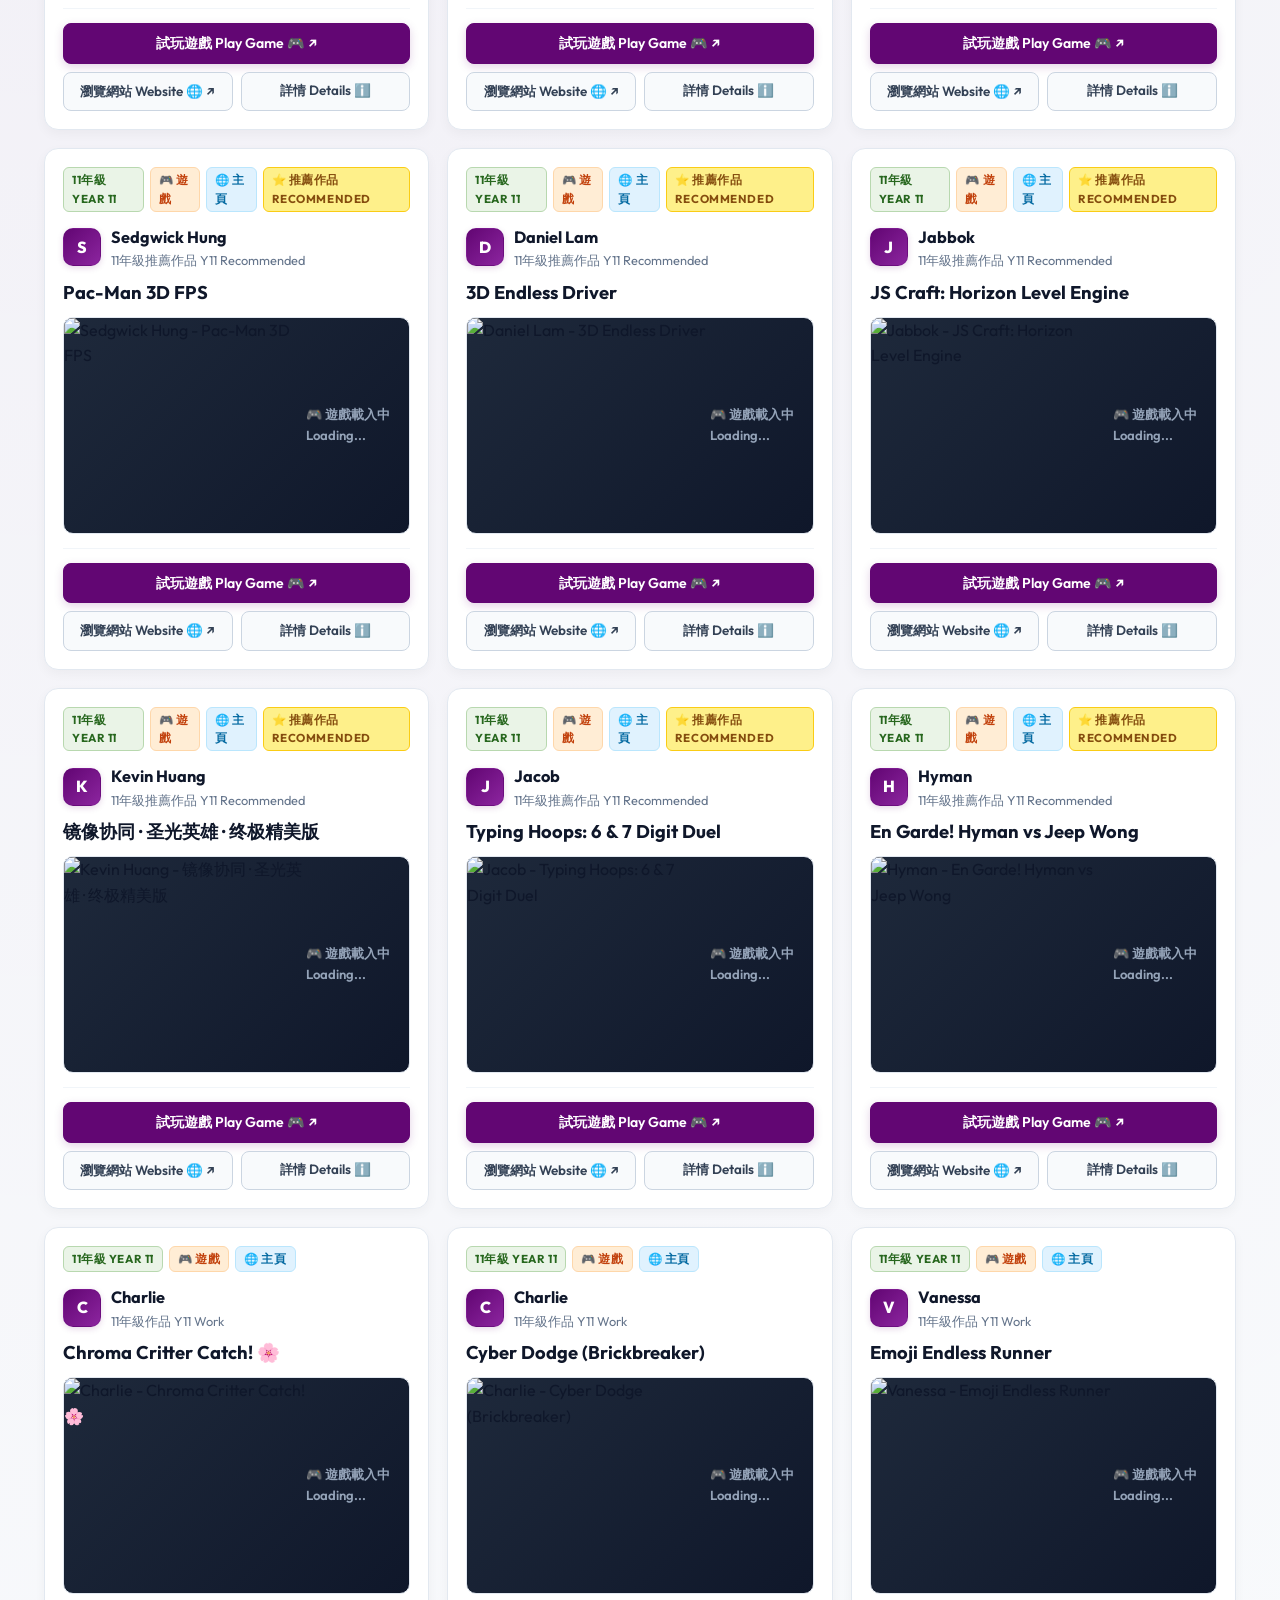
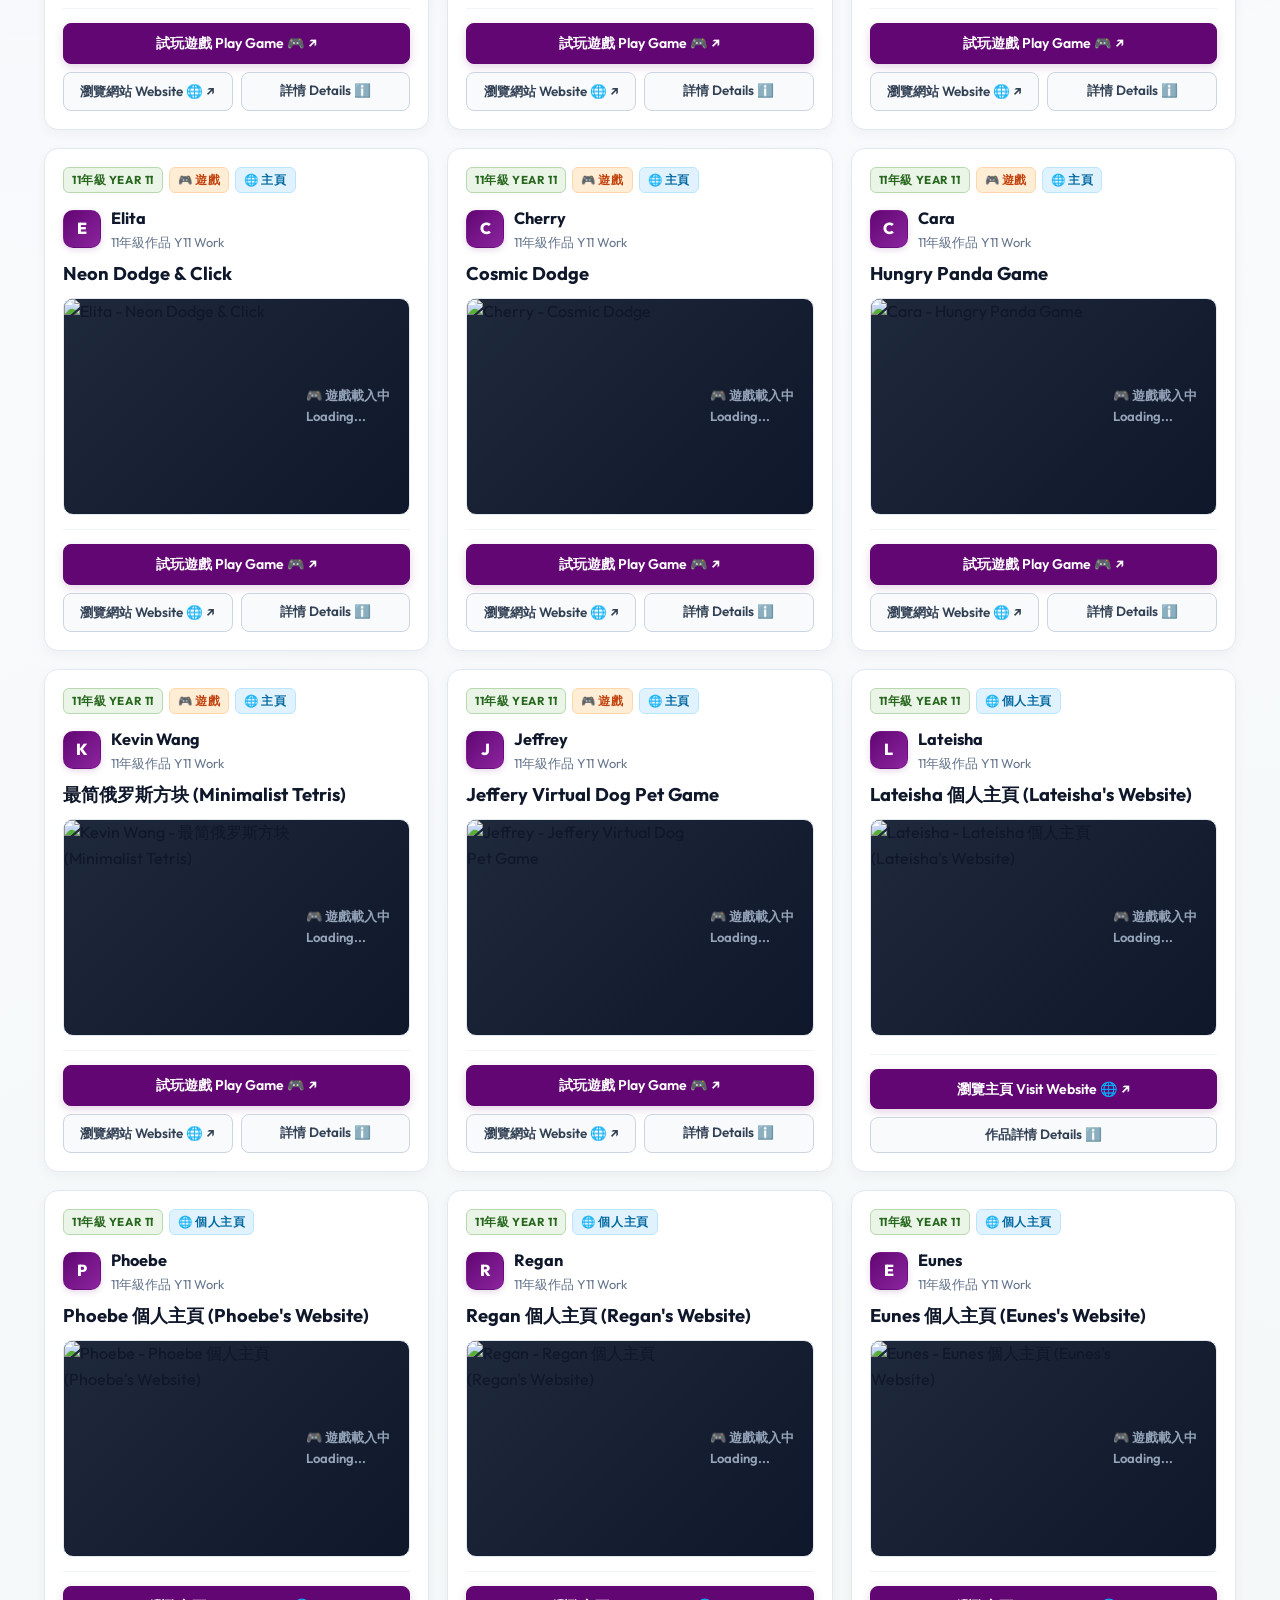
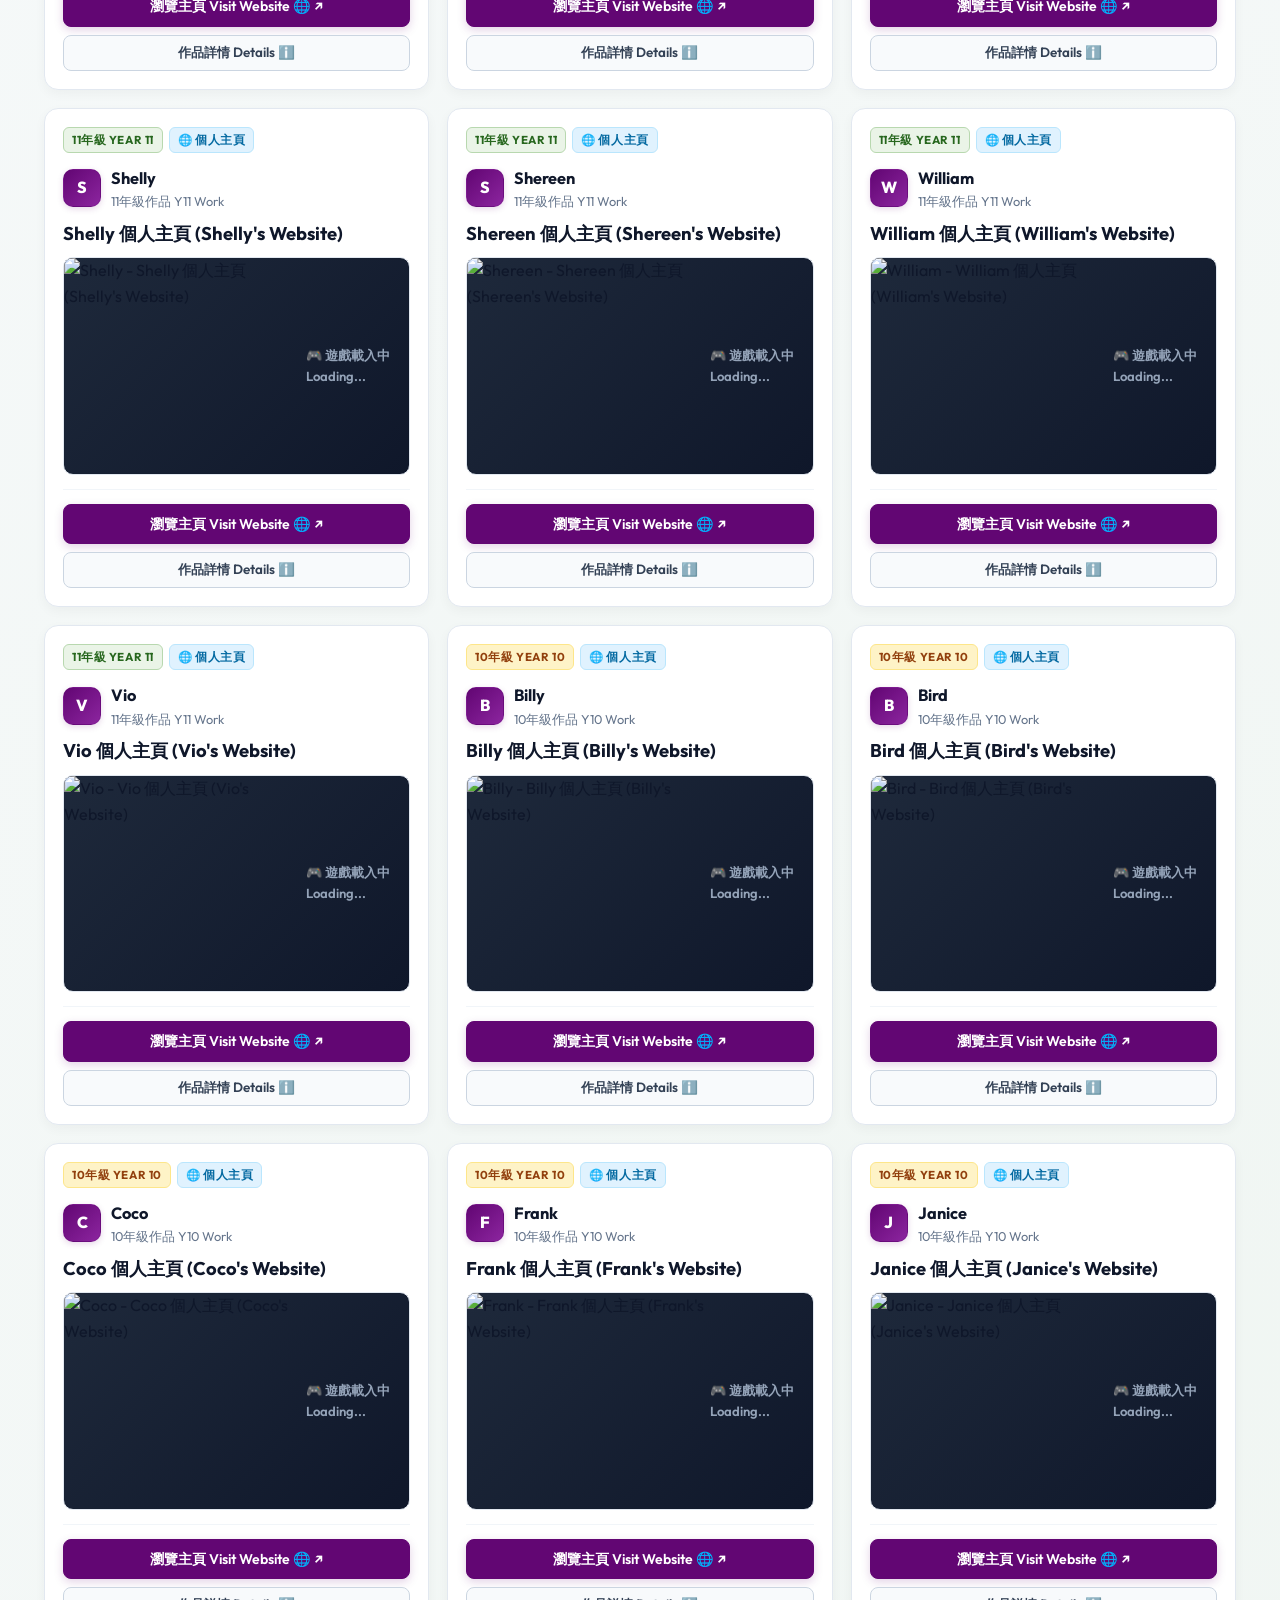
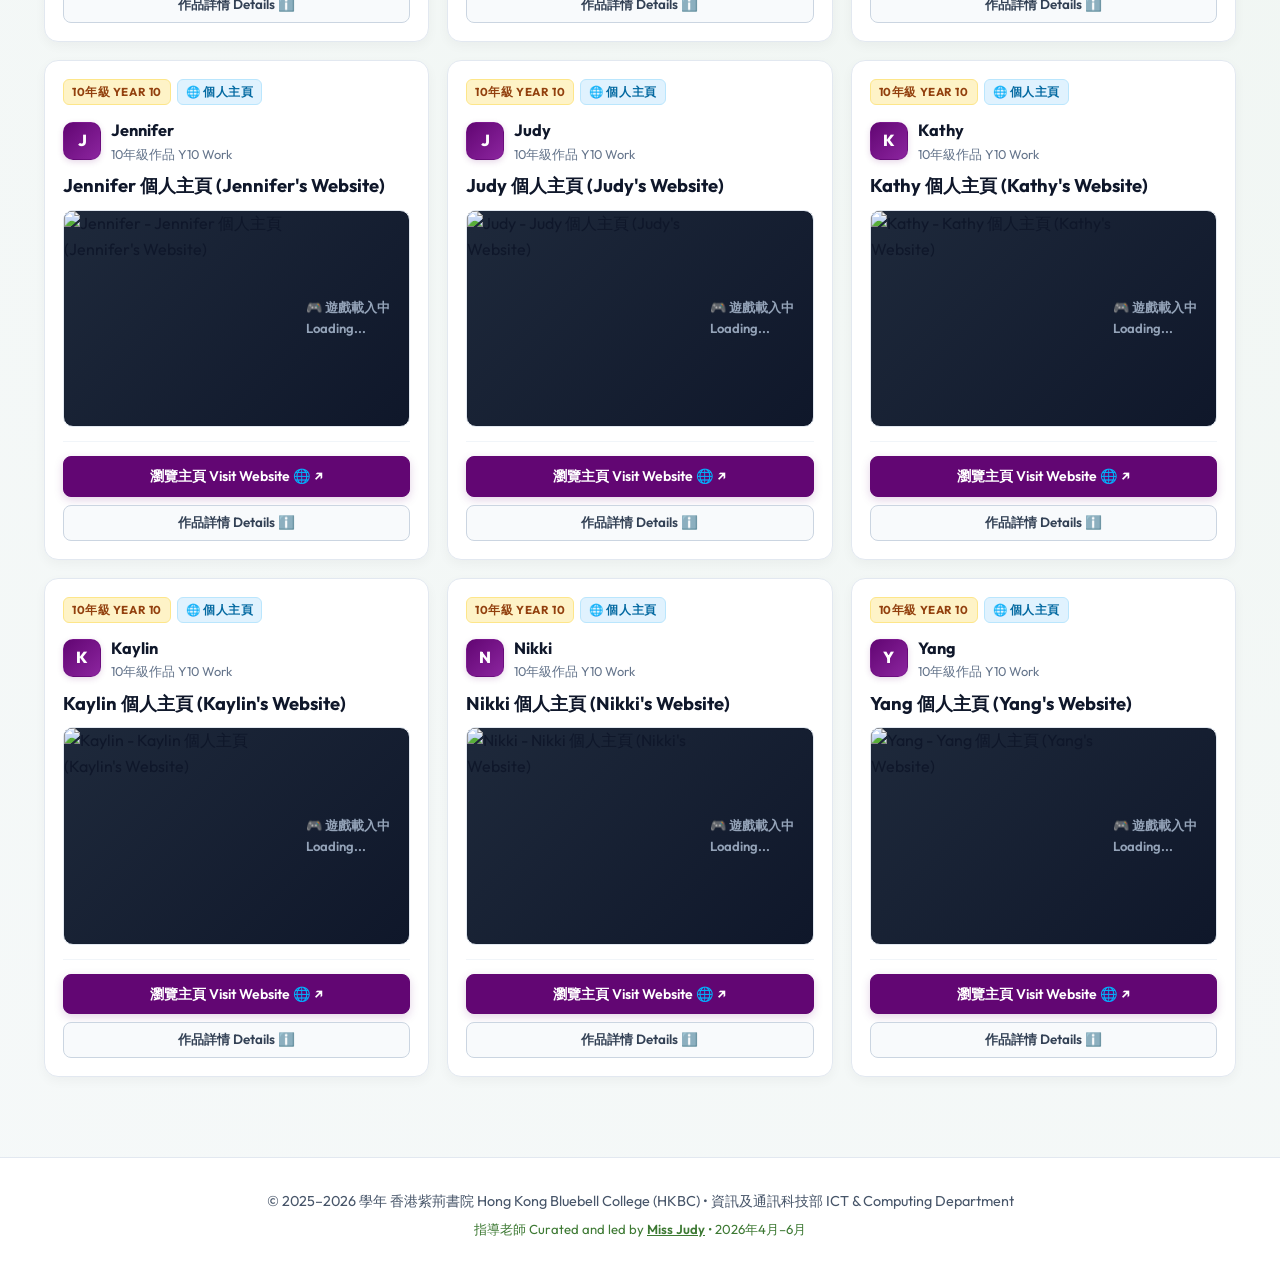
==== commit 2ff36063: "Add Recommended filter button to filter group and category group with live counts" ====
--- a/index.html
+++ b/index.html
@@ -77,6 +77,7 @@
     <section class="controls-section" aria-label="Project filtering">
       <div class="filter-group">
         <button class="filter-btn active" data-filter="all">全部 All (<span id="count-all">39</span>)</button>
+        <button class="filter-btn" data-filter="recommended">⭐ 推薦作品 Recommended (<span id="count-rec">12</span>)</button>
         <button class="filter-btn" data-filter="Year 12">12年級 Year 12 (<span id="count-y12">6</span>)</button>
         <button class="filter-btn" data-filter="Year 11">11年級 Year 11 (<span id="count-y11">22</span>)</button>
         <button class="filter-btn" data-filter="Year 10">10年級 Year 10 (<span id="count-y10">11</span>)</button>
@@ -84,8 +85,8 @@
 
       <div class="category-group">
         <button class="cat-btn active" data-category="all">全部作品 All (<span id="count-cat-all">39</span>)</button>
-        <button class="cat-btn" data-category="recommended">⭐ 推薦作品 Recommended (<span id="count-cat-rec">11</span>)</button>
-        <button class="cat-btn" data-category="Games">🎮 互動遊戲 Games (<span id="count-cat-games">19</span>)</button>
+        <button class="cat-btn" data-category="recommended">⭐ 推薦作品 Recommended (<span id="count-cat-rec">12</span>)</button>
+        <button class="cat-btn" data-category="Games">🎮 互動遊戲 Games (<span id="count-cat-games">20</span>)</button>
         <button class="cat-btn" data-category="Personal Homepage">🌐 個人主頁 Personal Homepage (<span id="count-cat-homage">39</span>)</button>
       </div>
 
--- a/style.css
+++ b/style.css
@@ -284,17 +284,21 @@
   border-color: var(--hkbc-purple);
   box-shadow: 0 3px 10px rgba(98, 6, 115, 0.25);
 }
-.cat-btn[data-category="recommended"] {
+.cat-btn[data-category="recommended"],
+.filter-btn[data-filter="recommended"] {
   border-color: #fde047;
   background: #fefce8;
   color: #854d0e;
-}
-.cat-btn[data-category="recommended"]:hover {
+  font-weight: 600;
+}
+.cat-btn[data-category="recommended"]:hover,
+.filter-btn[data-filter="recommended"]:hover {
   background: #fef9c3;
   border-color: #facc15;
   color: #713f12;
 }
-.cat-btn[data-category="recommended"].active {
+.cat-btn[data-category="recommended"].active,
+.filter-btn[data-filter="recommended"].active {
   background: linear-gradient(135deg, #a16207 0%, #ca8a04 100%);
   border-color: #a16207;
   color: #ffffff;
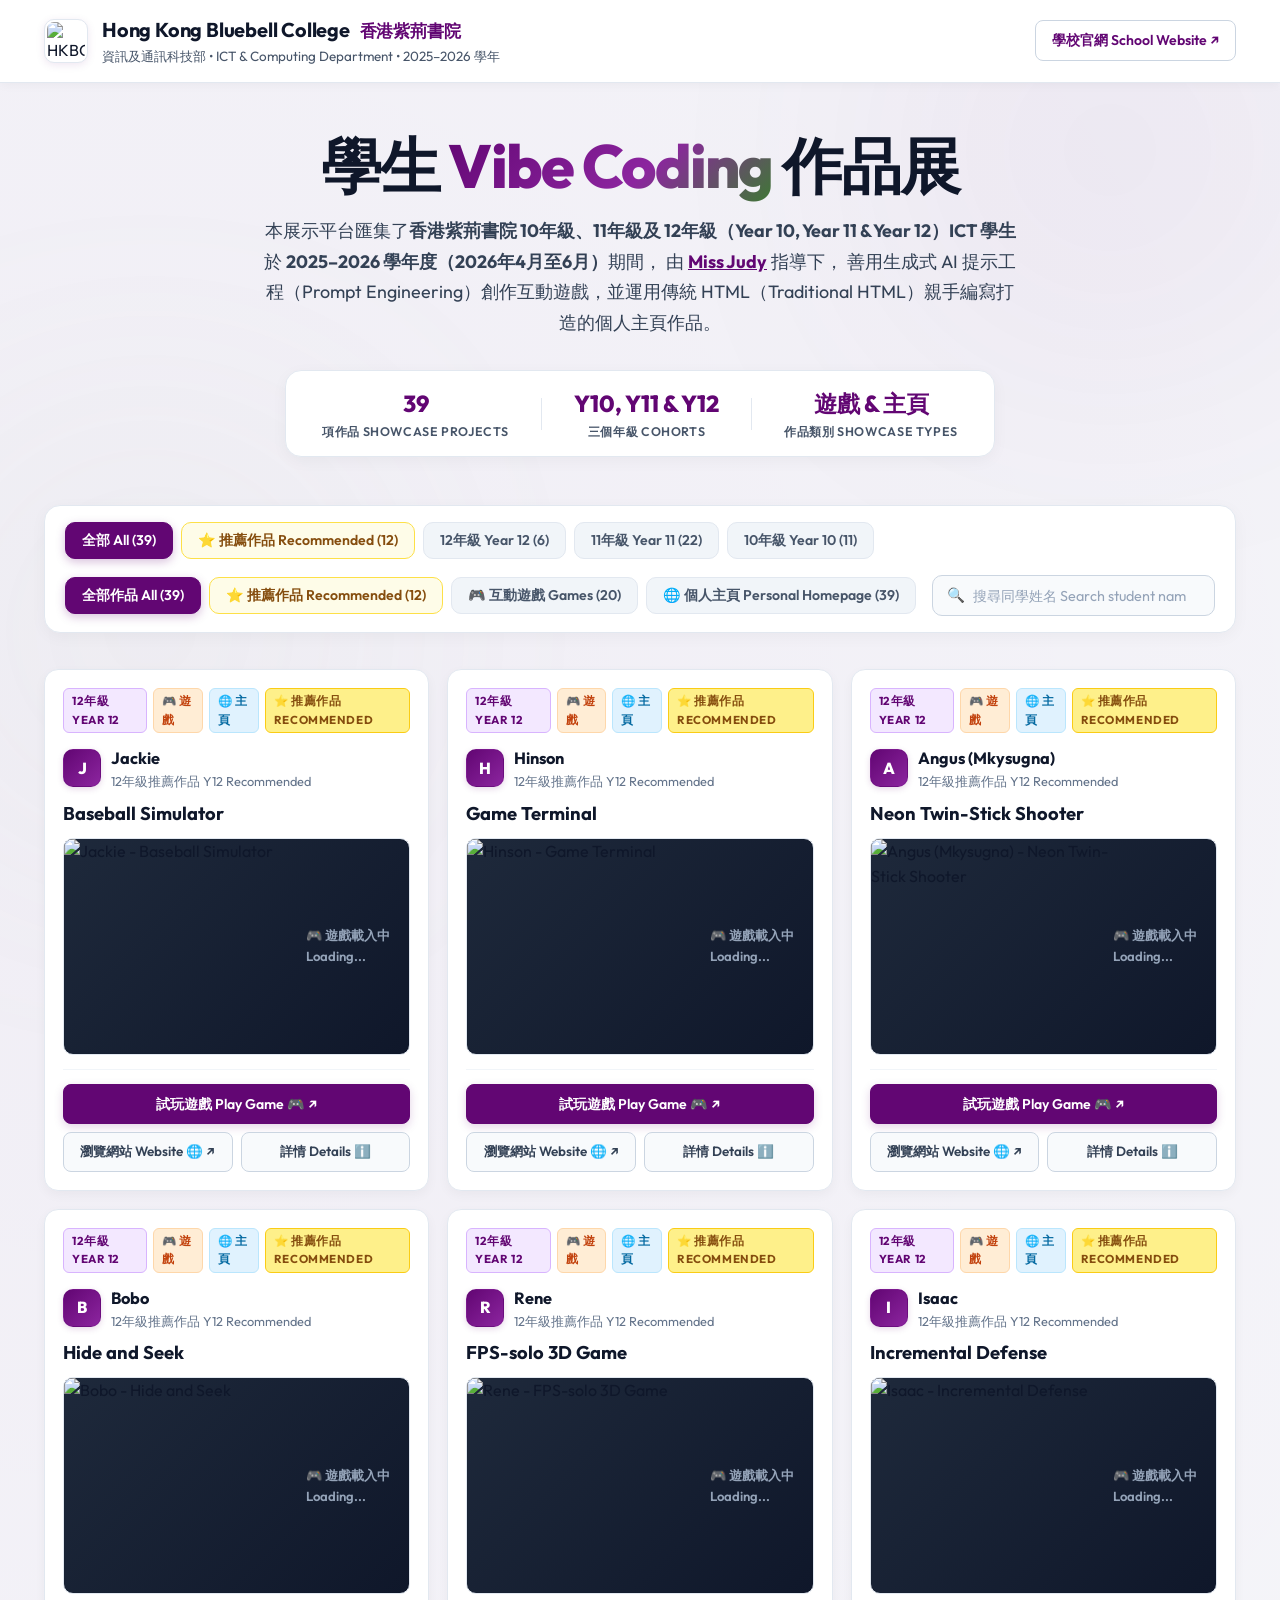
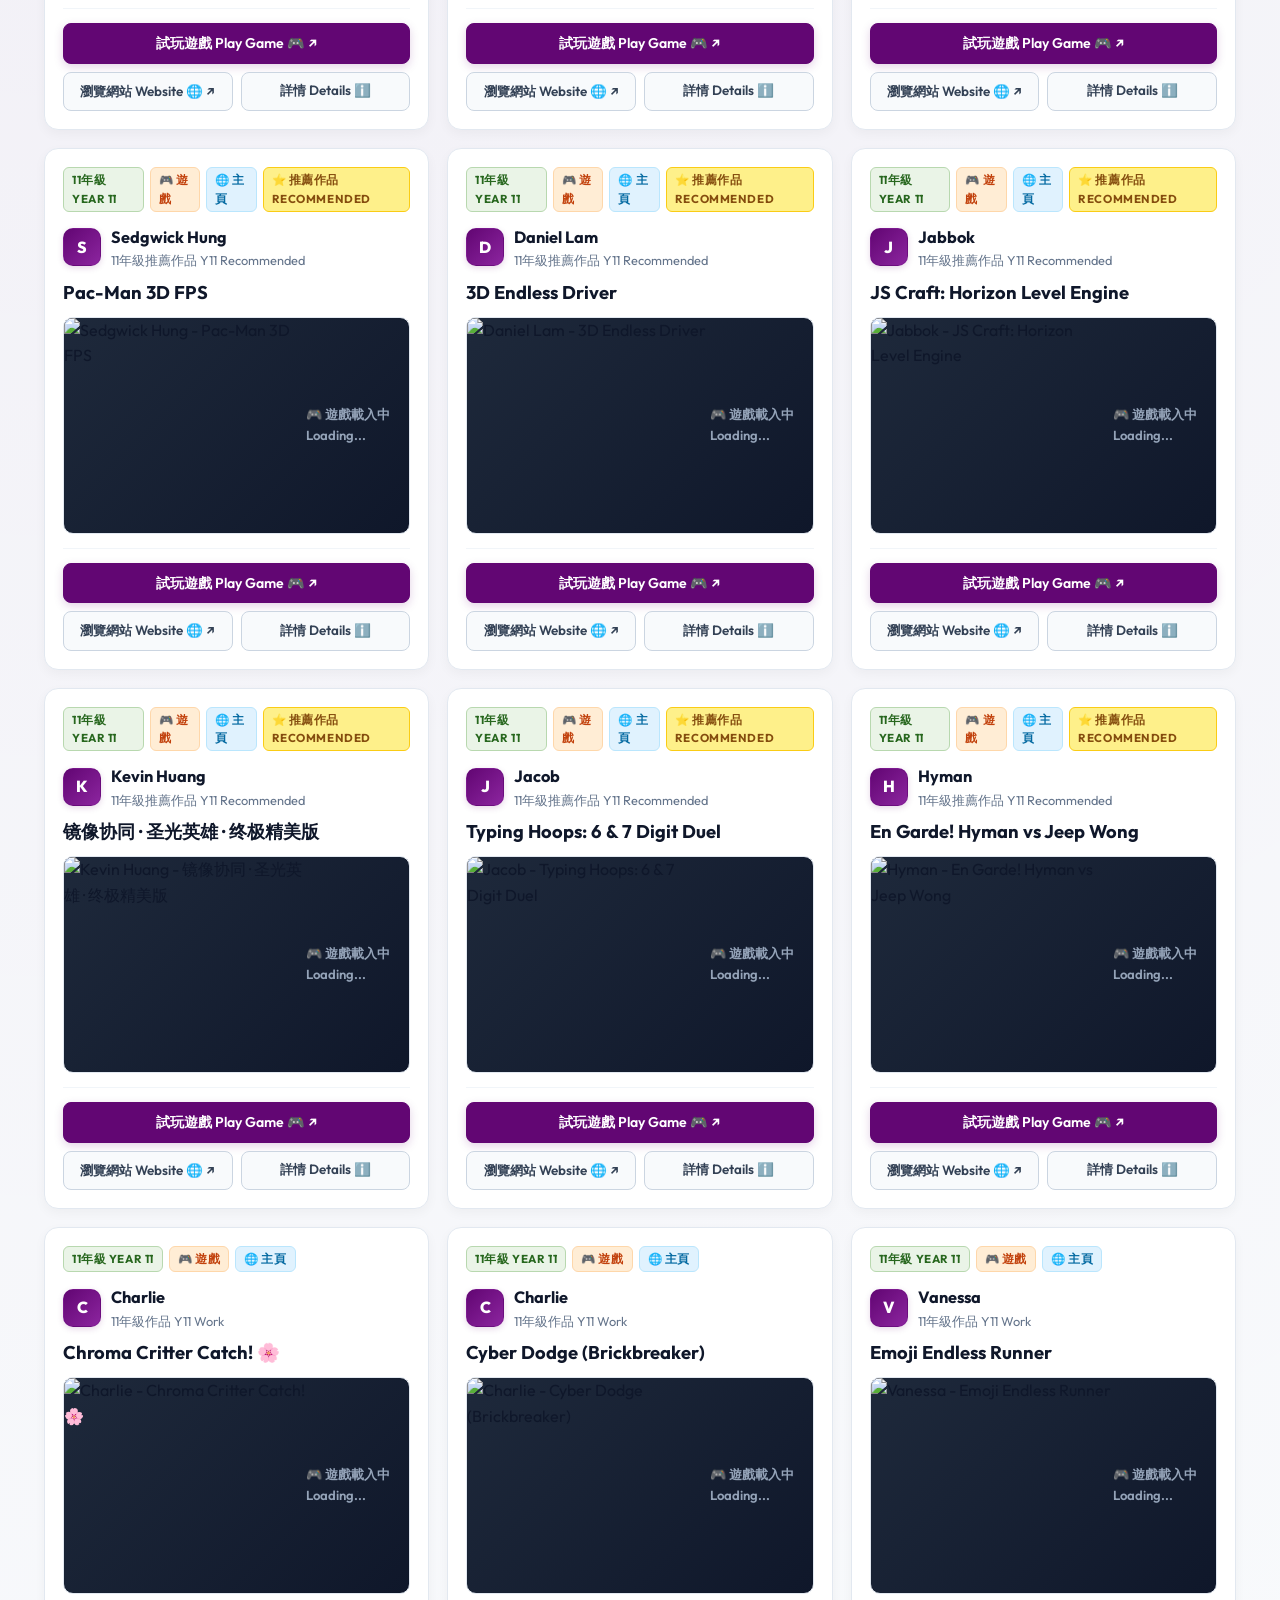
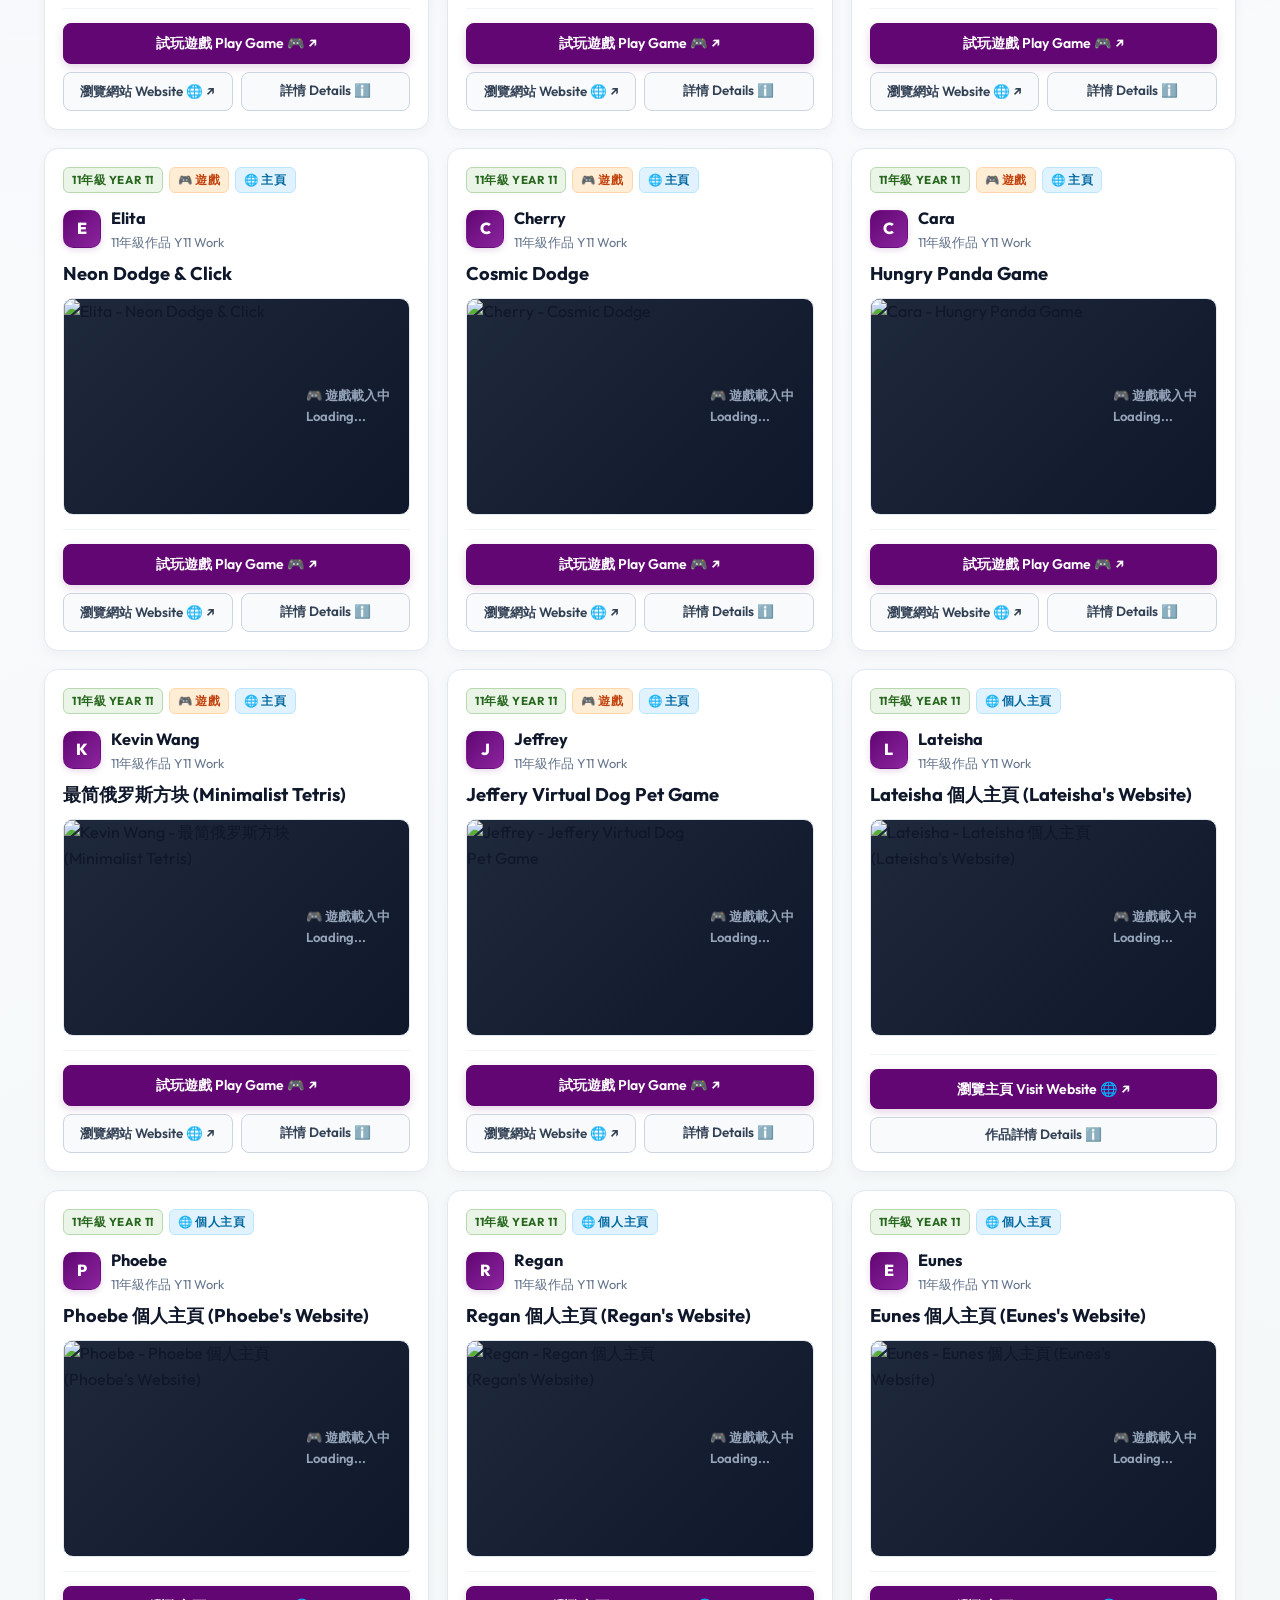
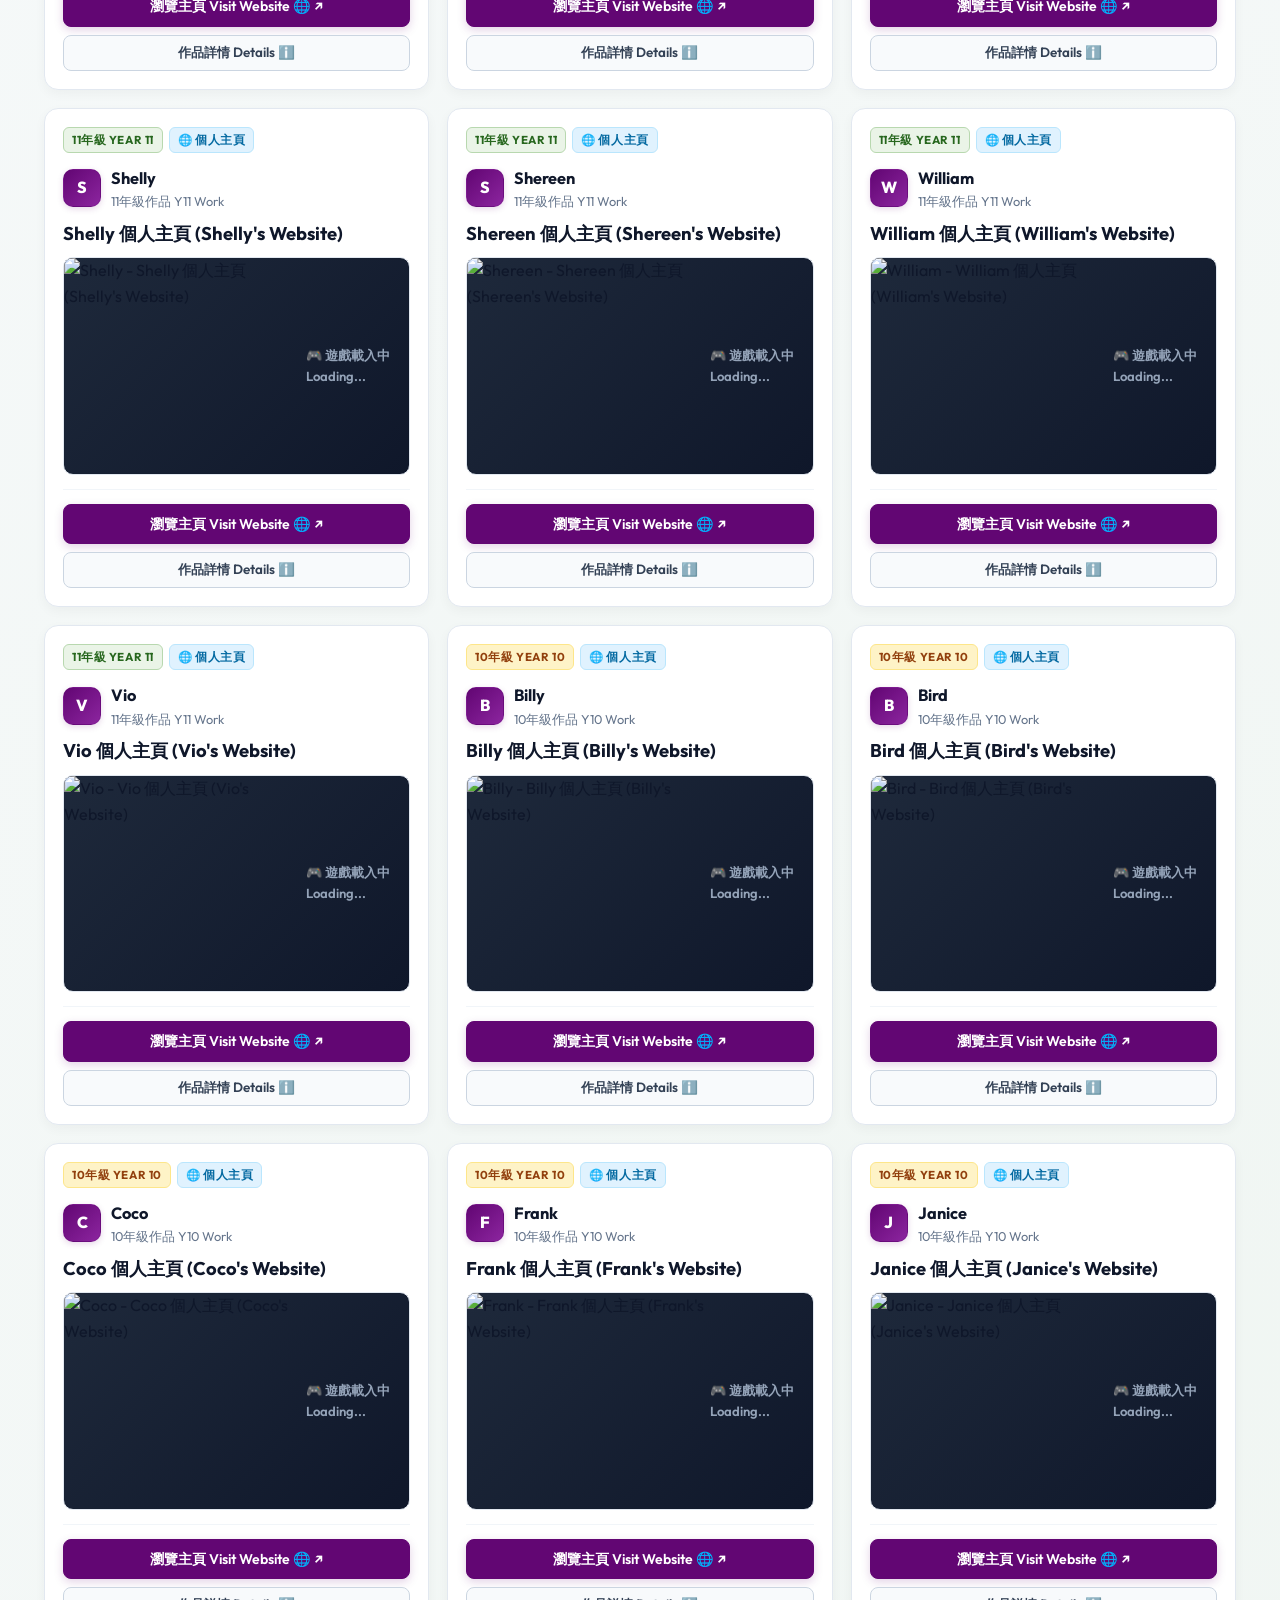
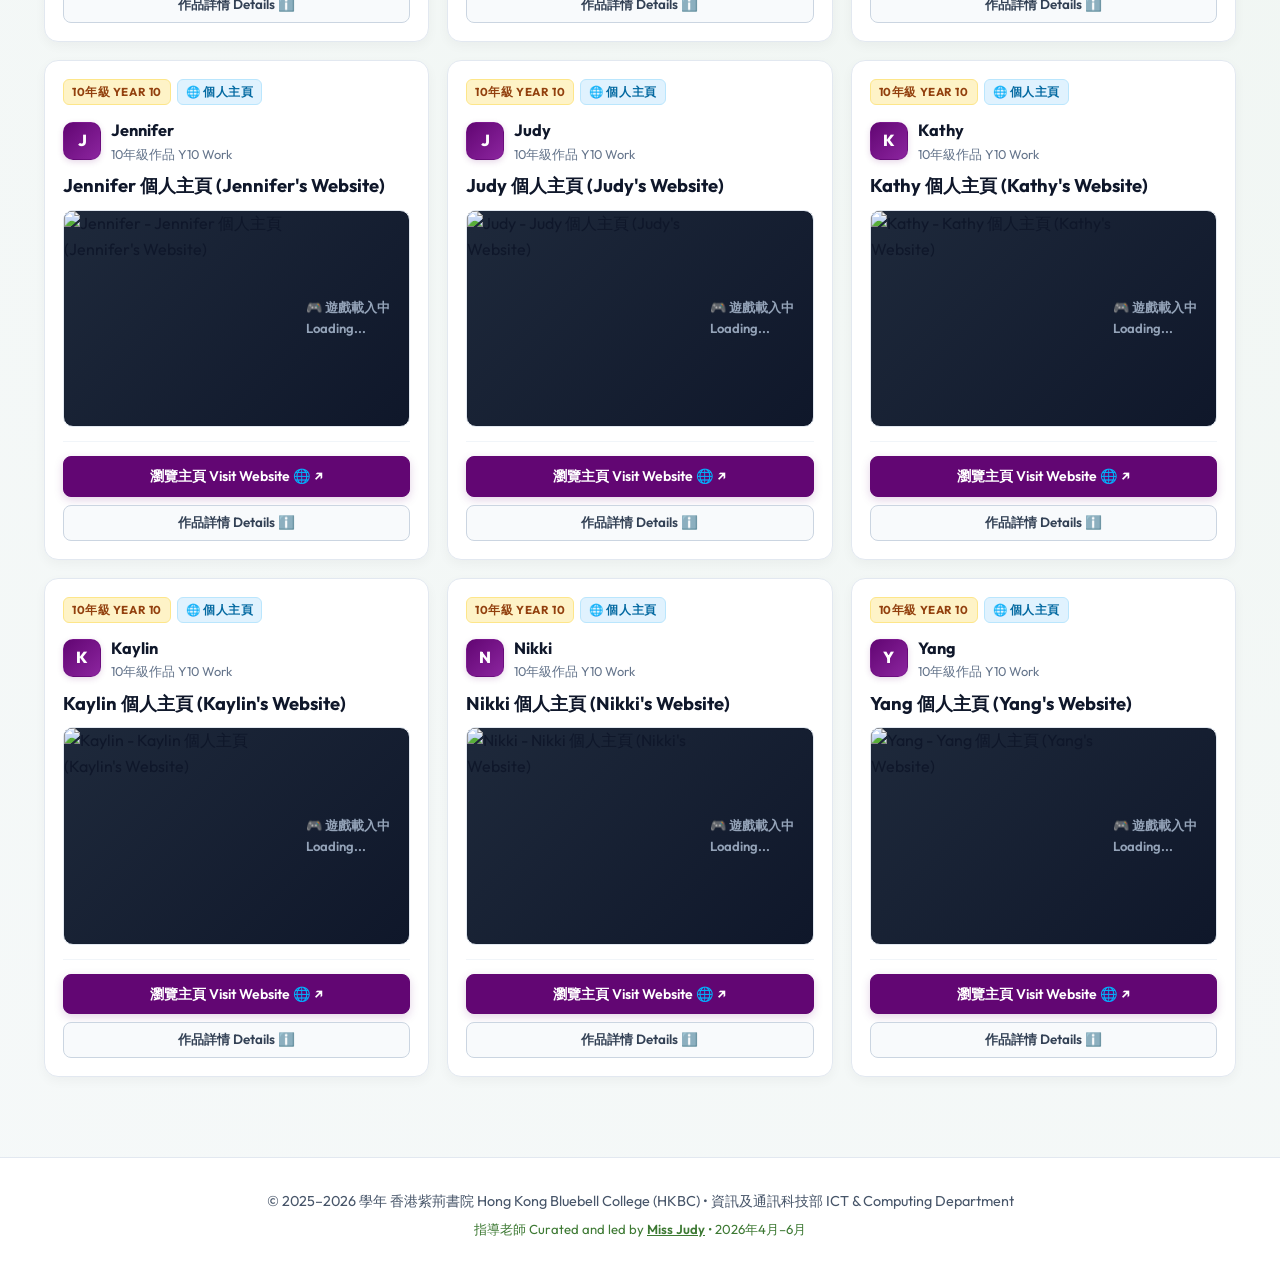
==== commit 0f34aace: "Disable browser caching on json files and add timestamp cache busters to guarantee instant updates" ====
--- a/index.html
+++ b/index.html
@@ -3,9 +3,33 @@
 <head>
   <meta charset="UTF-8" />
   <meta name="viewport" content="width=device-width, initial-scale=1.0" />
-  <title>HKBC Vibe Coding Showcase | Year 10, Year 11 & Year 12 (2025-2026)</title>
-  <meta name="description" content="Showcase of work done by ICT students Year 10, Year 11, and Year 12 during academic year 2025-2026 (Apr-Jun 2026) led by Miss Judy at Hong Kong Bluebell College (HKBC)." />
-  
+  <title>HKBC Vibe Coding & Game Showcase | 香港紫荊書院 (2025–2026)</title>
+  <meta name="title" content="HKBC Vibe Coding & Game Showcase | 香港紫荊書院 (2025–2026)" />
+  <meta name="description" content="Showcase of creative interactive games and personal websites by Year 10, 11 & 12 ICT students at Hong Kong Bluebell College (HKBC) under Miss Judy's guidance. Built with generative AI prompt engineering and modern web technologies." />
+  <meta name="author" content="Miss Judy Wong & HKBC ICT Students" />
+
+  <!-- Open Graph / Facebook / LinkedIn -->
+  <meta property="og:type" content="website" />
+  <meta property="og:url" content="https://hkbc-2025-2026-it.web.app/" />
+  <meta property="og:title" content="HKBC Vibe Coding & Game Showcase | 香港紫荊書院" />
+  <meta property="og:description" content="Explore 39 interactive games and creative personal websites built by HKBC Year 10, 11 & 12 ICT students using AI prompt engineering and modern web technologies." />
+  <meta property="og:image" content="https://hkbc-2025-2026-it.web.app/og-image.png" />
+  <meta property="og:image:secure_url" content="https://hkbc-2025-2026-it.web.app/og-image.png" />
+  <meta property="og:image:type" content="image/png" />
+  <meta property="og:image:width" content="1200" />
+  <meta property="og:image:height" content="630" />
+  <meta property="og:image:alt" content="HKBC Vibe Coding & Game Showcase - Hong Kong Bluebell College" />
+  <meta property="og:site_name" content="Hong Kong Bluebell College (HKBC) ICT" />
+  <meta property="og:locale" content="zh_HK" />
+
+  <!-- Twitter / X -->
+  <meta name="twitter:card" content="summary_large_image" />
+  <meta name="twitter:url" content="https://hkbc-2025-2026-it.web.app/" />
+  <meta name="twitter:title" content="HKBC Vibe Coding & Game Showcase | 香港紫荊書院" />
+  <meta name="twitter:description" content="Explore 39 interactive games and creative personal websites built by HKBC Year 10, 11 & 12 ICT students using AI prompt engineering and modern web technologies." />
+  <meta name="twitter:image" content="https://hkbc-2025-2026-it.web.app/og-image.png" />
+  <meta name="twitter:image:alt" content="HKBC Vibe Coding & Game Showcase - Hong Kong Bluebell College" />
+
   <!-- Favicon -->
   <link rel="icon" type="image/jpeg" href="favicon.jpg" />
   <link rel="icon" type="image/png" href="favicon.png" />
@@ -16,7 +40,7 @@
   <link rel="preconnect" href="https://fonts.googleapis.com">
   <link rel="preconnect" href="https://fonts.gstatic.com" crossorigin>
   <link href="https://fonts.googleapis.com/css2?family=Outfit:wght@300;400;500;600;700;800&family=JetBrains+Mono:wght@400;600&display=swap" rel="stylesheet">
-  <link rel="stylesheet" href="style.css?v=20260914-1600" />
+  <link rel="stylesheet" href="style.css?v=20260915-1906" />
 </head>
 <body>
 
@@ -160,6 +184,6 @@
     </div>
   </footer>
 
-  <script src="app.js?v=20260914-1546"></script>
+  <script src="app.js?v=20260915-1906"></script>
 </body>
 </html>
